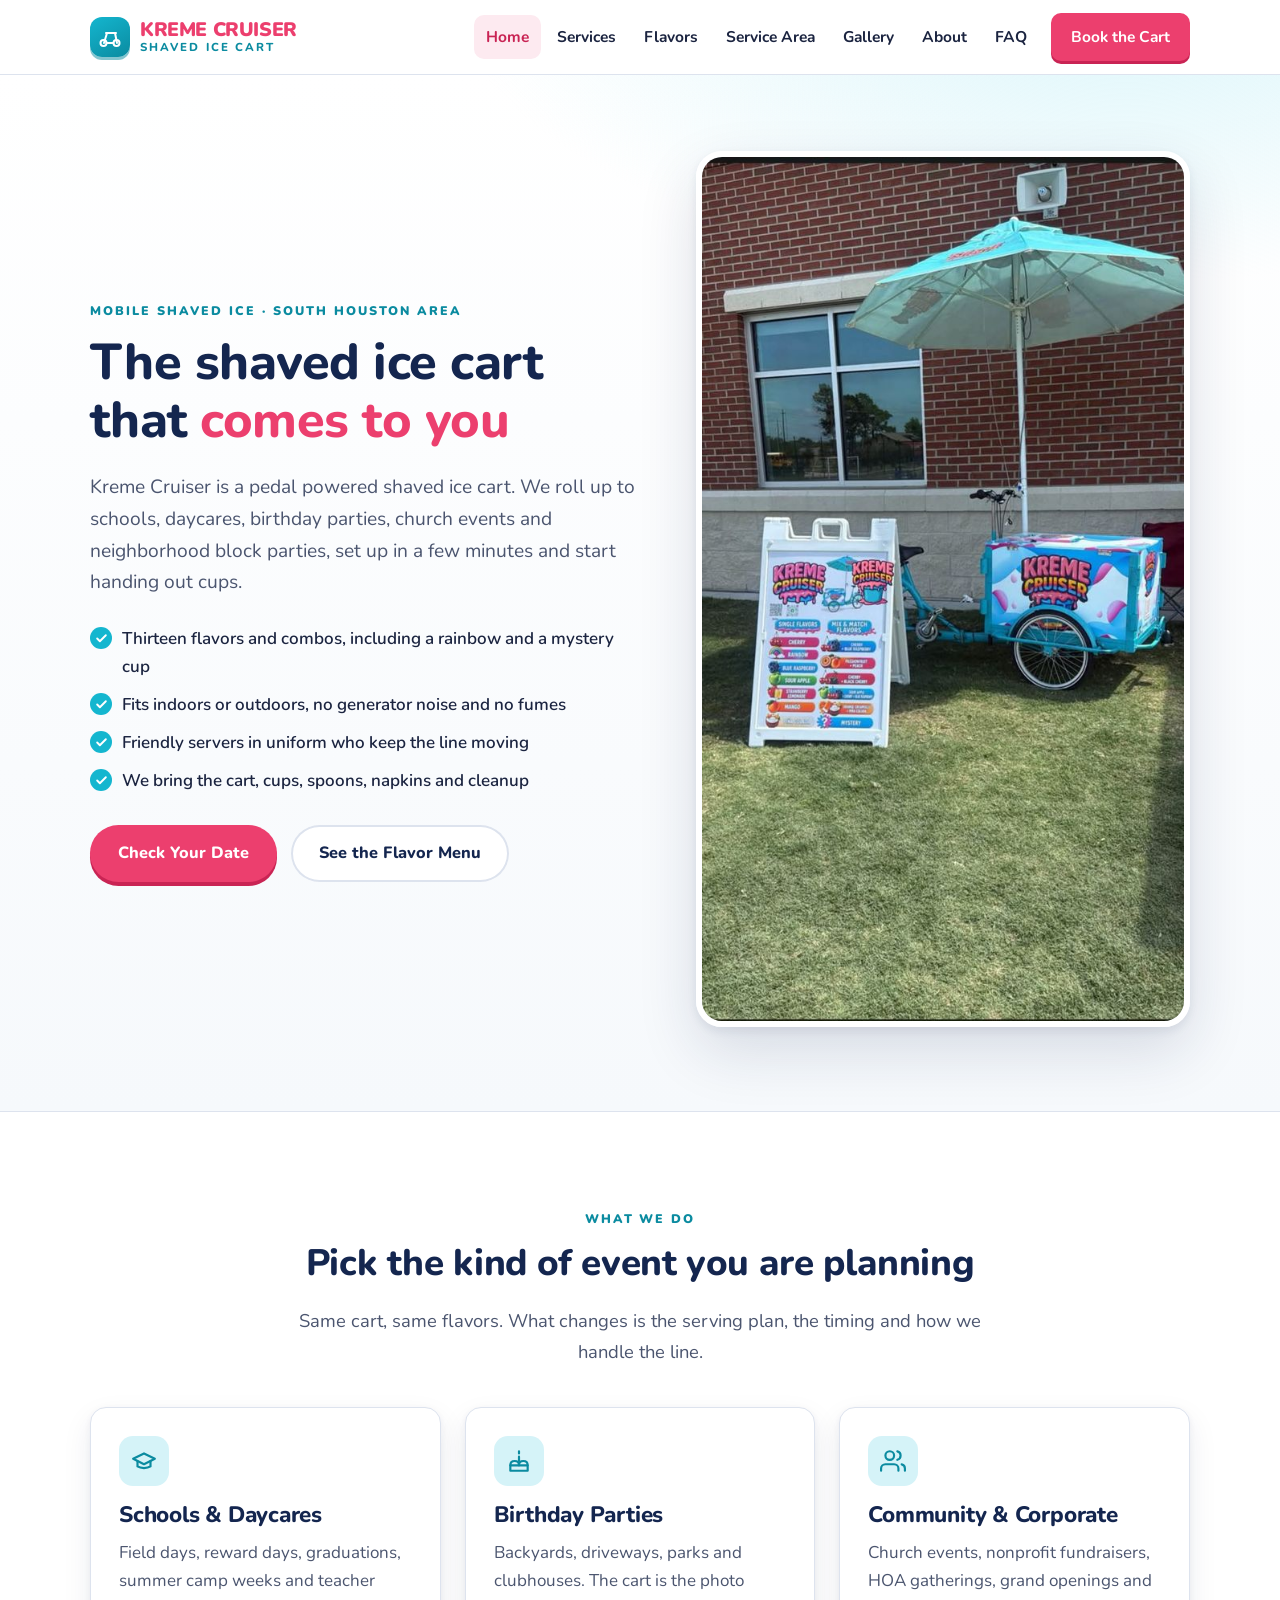
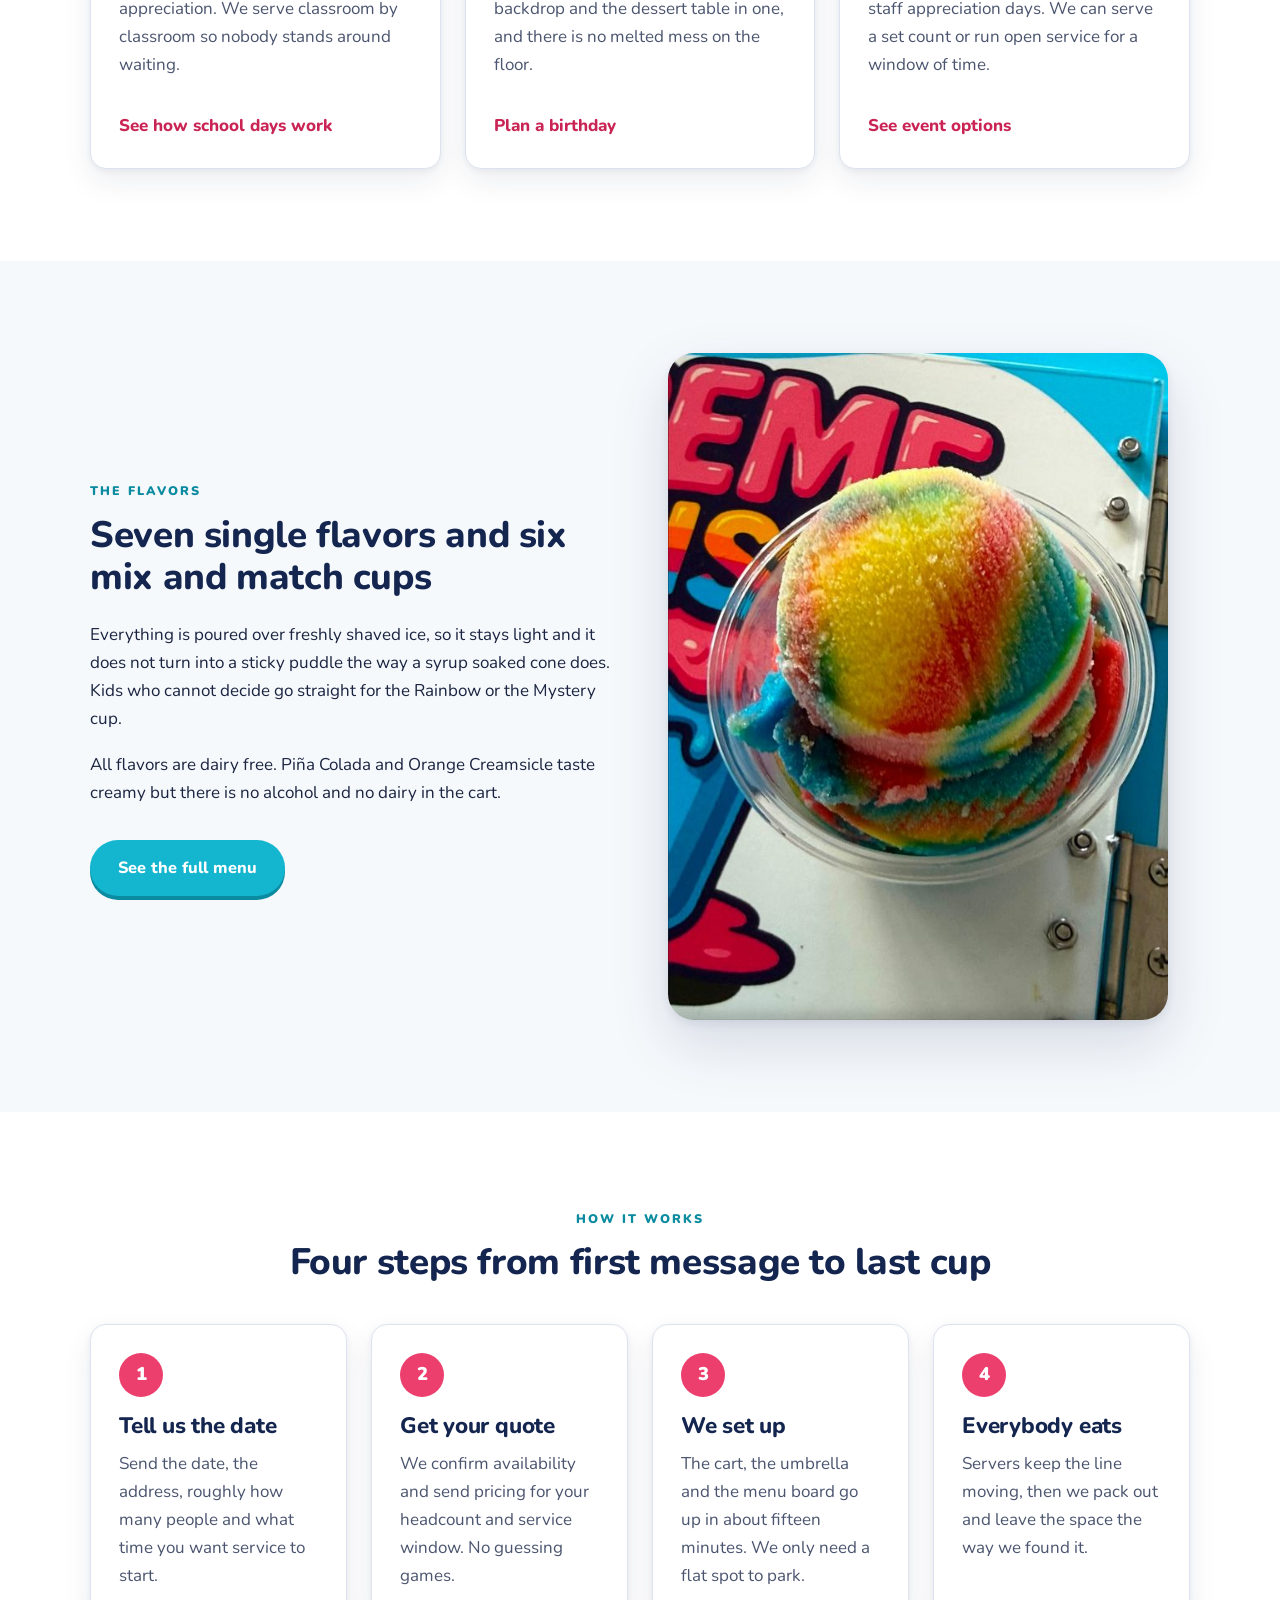
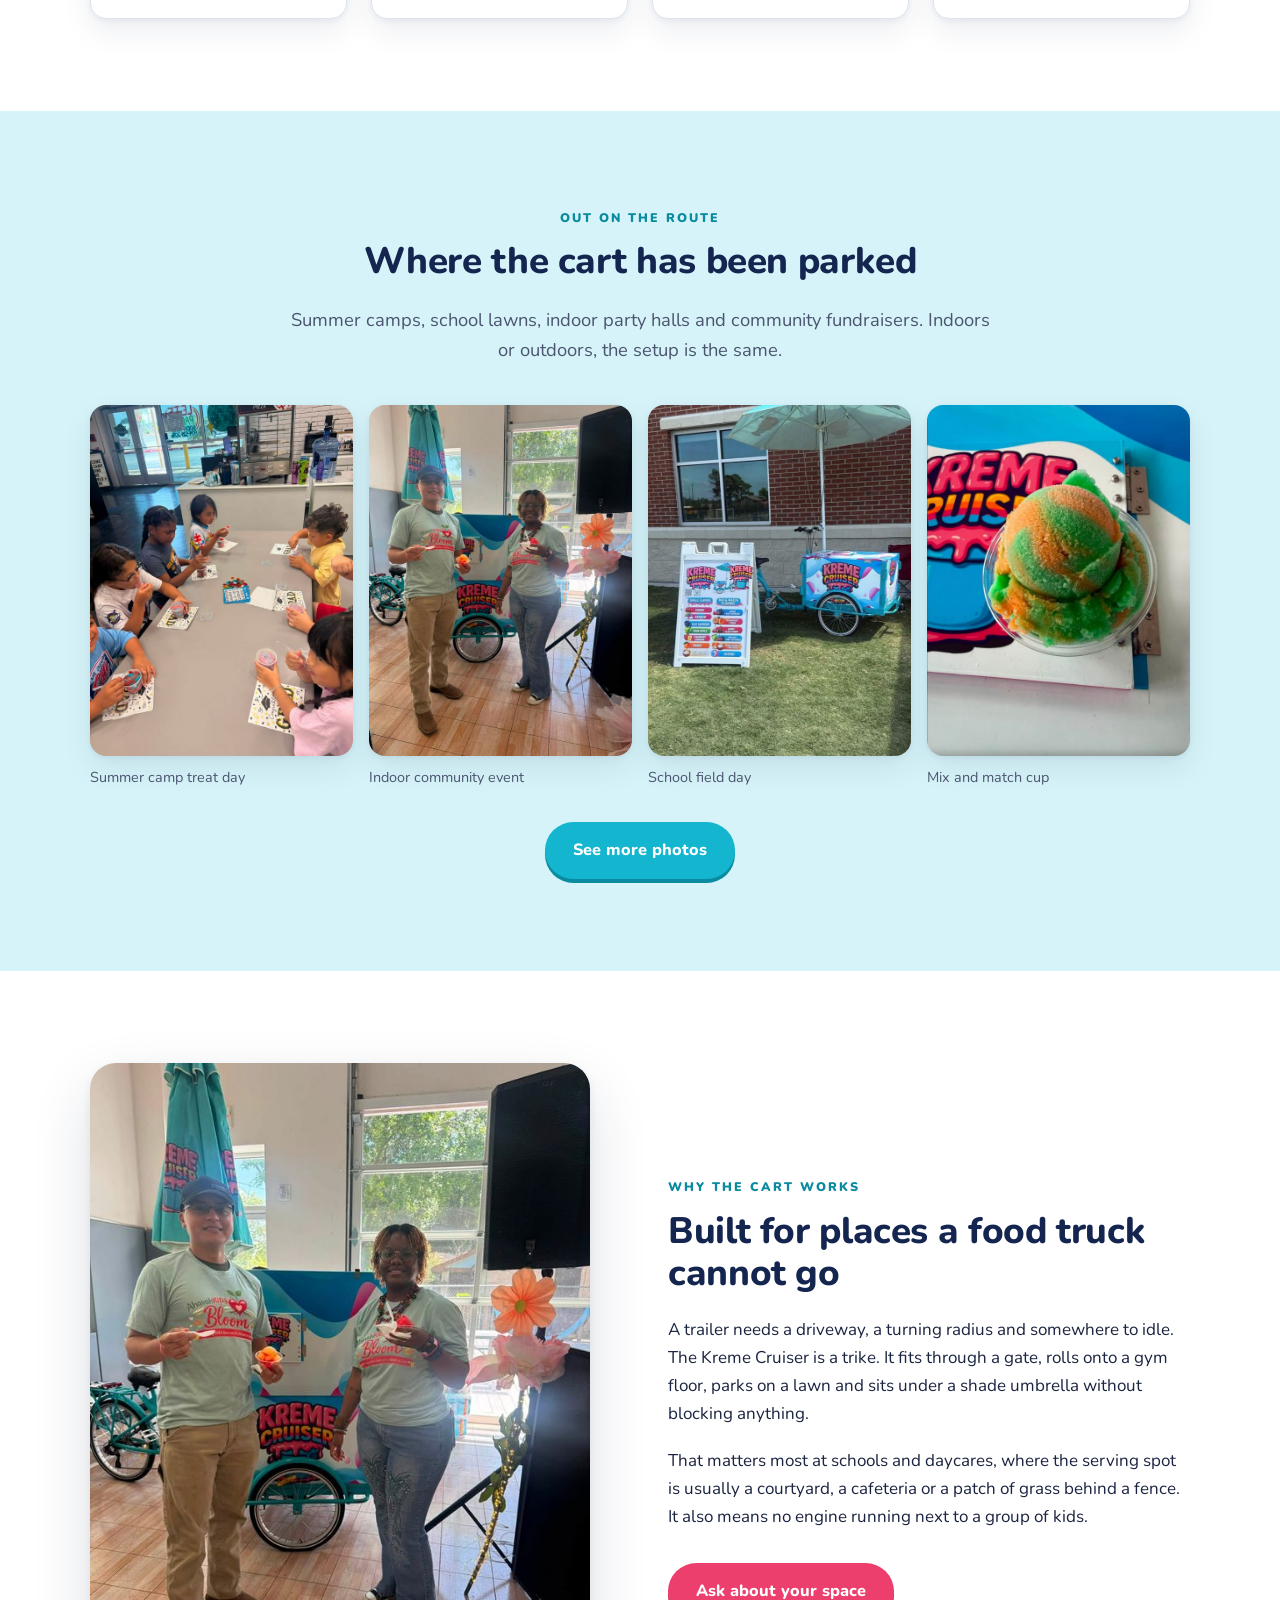
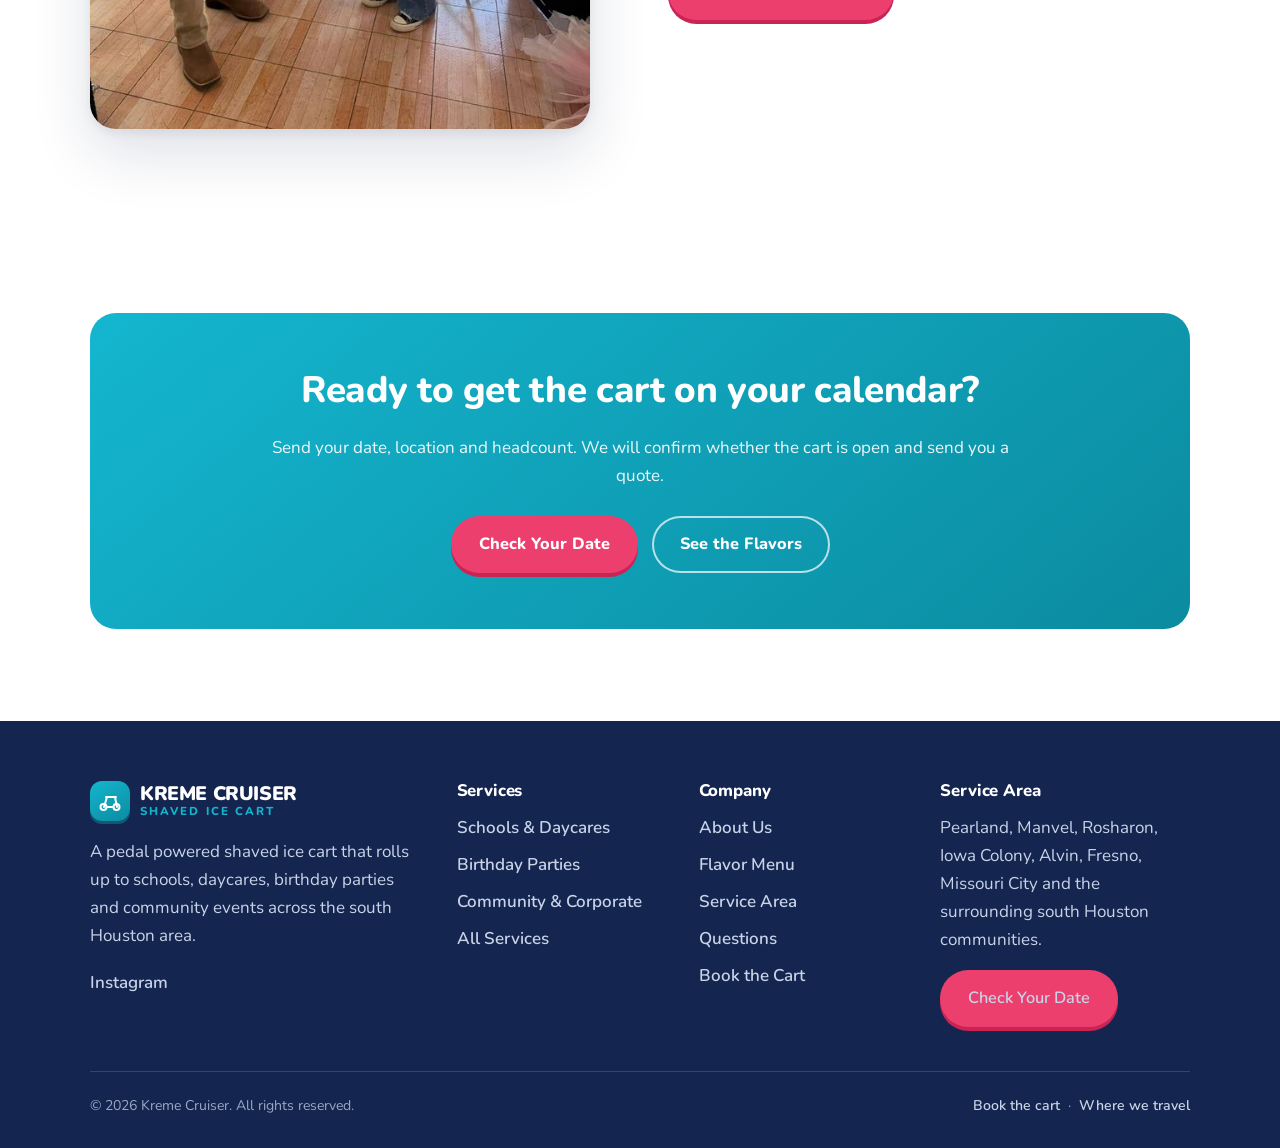
==== index.html @ 11ab8da5 "Point canonical URLs at the live Netlify URL The custom domain is not attached yet, so canonicals, O" ====
<!doctype html>
<html lang="en">
<head>
<meta charset="utf-8">
<meta name="viewport" content="width=device-width, initial-scale=1">
<title>Kreme Cruiser | Mobile Shaved Ice Cart, South Houston</title>
<meta name="description" content="A pedal powered shaved ice cart for schools, daycares, birthdays and community events around Pearland, Manvel and Rosharon. Check your date.">
<link rel="canonical" href="https://kreme-cruiser.netlify.app/">
<meta name="robots" content="index, follow">
<meta property="og:type" content="website">
<meta property="og:site_name" content="Kreme Cruiser">
<meta property="og:title" content="Kreme Cruiser | Mobile Shaved Ice Cart, South Houston">
<meta property="og:description" content="A pedal powered shaved ice cart for schools, daycares, birthdays and community events around Pearland, Manvel and Rosharon. Check your date.">
<meta property="og:url" content="https://kreme-cruiser.netlify.app/">
<meta property="og:image" content="https://kreme-cruiser.netlify.app/assets/img/og-kreme-cruiser.jpg">
<meta property="og:image:width" content="1200">
<meta property="og:image:height" content="630">
<meta property="og:image:alt" content="The Kreme Cruiser shaved ice cart parked under a teal umbrella beside its flavor menu board">
<meta name="twitter:card" content="summary_large_image">
<meta name="theme-color" content="#14b6cf">
<link rel="preconnect" href="https://fonts.googleapis.com">
<link rel="preconnect" href="https://fonts.gstatic.com" crossorigin>
<link rel="stylesheet" href="https://fonts.googleapis.com/css2?family=Nunito:wght@400;600;700;800;900&display=swap">
<link rel="stylesheet" href="assets/css/style.css">
<link rel="icon" href="assets/img/favicon.svg" type="image/svg+xml">
<link rel="apple-touch-icon" href="assets/img/apple-touch-icon.png">
<link rel="manifest" href="site.webmanifest">
<script type="application/ld+json">{
  "@context": "https://schema.org",
  "@type": "FoodEstablishment",
  "@id": "https://kreme-cruiser.netlify.app/#business",
  "name": "Kreme Cruiser",
  "alternateName": "Kreme Cruiser Shaved Ice",
  "description": "Kreme Cruiser is a mobile shaved ice cart serving schools, daycares, birthday parties, church events and community gatherings in the south Houston area of Texas.",
  "url": "https://kreme-cruiser.netlify.app/",
  "image": "https://kreme-cruiser.netlify.app/assets/img/og-kreme-cruiser.jpg",
  "servesCuisine": "Shaved ice",
  "priceRange": "$$",
  "areaServed": [{"@type":"City","name":"Pearland, TX"}, {"@type":"City","name":"Manvel, TX"}, {"@type":"City","name":"Rosharon, TX"}, {"@type":"City","name":"Iowa Colony, TX"}, {"@type":"City","name":"Alvin, TX"}, {"@type":"City","name":"Friendswood, TX"}, {"@type":"City","name":"Fresno, TX"}, {"@type":"City","name":"Missouri City, TX"}, {"@type":"City","name":"Sienna, TX"}, {"@type":"City","name":"Arcola, TX"}, {"@type":"City","name":"League City, TX"}, {"@type":"City","name":"South Houston, TX"}],
  "knowsAbout": ["Shaved ice catering", "School event catering", "Daycare treat days", "Birthday party catering"],
  "makesOffer": {
    "@type": "Offer",
    "itemOffered": {
      "@type": "Service",
      "name": "Mobile shaved ice cart service",
      "serviceType": "Event catering"
    }
  }
}</script>
</head>
<body>
<a class="skip" href="#main">Skip to content</a>
  <header class="site-header">
    <div class="wrap header-inner">
      <a class="logo" href="index.html" aria-label="Kreme Cruiser home">
        <span class="logo-mark" aria-hidden="true">
          <svg viewBox="0 0 24 24" fill="none" stroke="#fff" stroke-width="2" stroke-linecap="round" stroke-linejoin="round">
            <circle cx="5.5" cy="18" r="3"/><circle cx="18.5" cy="18" r="3"/>
            <path d="M8.5 18h7"/><path d="M6 18 9 8h8l2 10"/><path d="M8 8h10"/>
          </svg>
        </span>
        <span class="logo-type"><b>Kreme Cruiser</b><span>Shaved Ice Cart</span></span>
      </a>
      <button class="nav-toggle" type="button" aria-expanded="false" aria-controls="site-nav">
        <svg width="18" height="18" viewBox="0 0 24 24" fill="none" stroke="currentColor" stroke-width="2.5" stroke-linecap="round" aria-hidden="true"><path d="M3 6h18M3 12h18M3 18h18"/></svg>
        Menu
      </button>
      <nav class="site-nav" id="site-nav" aria-label="Main">
        <ul>
            <li><a href="index.html" aria-current="page">Home</a></li>
            <li><a href="services.html">Services</a></li>
            <li><a href="flavors.html">Flavors</a></li>
            <li><a href="service-area.html">Service Area</a></li>
            <li><a href="gallery.html">Gallery</a></li>
            <li><a href="about.html">About</a></li>
            <li><a href="faq.html">FAQ</a></li>
            <li class="nav-cta"><a href="contact.html">Book the Cart</a></li>
        </ul>
      </nav>
    </div>
  </header>
<main id="main">

  <section class="hero">
    <div class="wrap hero-grid">
      <div>
        <span class="eyebrow">Mobile shaved ice &middot; South Houston area</span>
        <h1>The shaved ice cart that <span class="accent">comes to you</span></h1>
        <p class="hero-lede">Kreme Cruiser is a pedal powered shaved ice cart. We roll up to schools, daycares, birthday parties, church events and neighborhood block parties, set up in a few minutes and start handing out cups.</p>
        <ul class="hero-points">
          <li>Thirteen flavors and combos, including a rainbow and a mystery cup</li>
          <li>Fits indoors or outdoors, no generator noise and no fumes</li>
          <li>Friendly servers in uniform who keep the line moving</li>
          <li>We bring the cart, cups, spoons, napkins and cleanup</li>
        </ul>
        <div class="btn-row">
          <a class="btn btn-primary" href="contact.html">Check Your Date</a>
          <a class="btn btn-ghost" href="flavors.html">See the Flavor Menu</a>
        </div>
      </div>
      <div class="hero-photo">
        <img src="assets/img/cart-menu-board-1179.jpg" srcset="assets/img/cart-menu-board-600.jpg 600w, assets/img/cart-menu-board-1000.jpg 1000w, assets/img/cart-menu-board-1179.jpg 1179w" sizes="(max-width: 860px) 90vw, 500px" alt="The Kreme Cruiser shaved ice cart set up on a school lawn under a teal umbrella next to its flavor menu board" loading="eager" decoding="async">
      </div>
    </div>
  </section>

  <section class="section">
    <div class="wrap">
      <div class="section-head center">
        <span class="eyebrow">What we do</span>
        <h2>Pick the kind of event you are planning</h2>
        <p class="lede">Same cart, same flavors. What changes is the serving plan, the timing and how we handle the line.</p>
      </div>
      <div class="grid grid-3">
        <a class="card card-link" href="schools-and-daycares.html">
          <span class="icon-badge" aria-hidden="true"><svg viewBox="0 0 24 24" fill="none" stroke-width="2" stroke-linecap="round" stroke-linejoin="round"><path d="M22 10 12 5 2 10l10 5 10-5Z"/><path d="M6 12v5c3 2 9 2 12 0v-5"/></svg></span>
          <h3>Schools &amp; Daycares</h3>
          <p>Field days, reward days, graduations, summer camp weeks and teacher appreciation. We serve classroom by classroom so nobody stands around waiting.</p>
          <span class="more">See how school days work</span>
        </a>
        <a class="card card-link" href="birthday-parties.html">
          <span class="icon-badge" aria-hidden="true"><svg viewBox="0 0 24 24" fill="none" stroke-width="2" stroke-linecap="round" stroke-linejoin="round"><path d="M4 16h16v5H4z"/><path d="M4 16c0-3 2-4 4-4s4 1 4 4c0-3 2-4 4-4s4 1 4 4"/><path d="M12 8v4M12 3v2"/></svg></span>
          <h3>Birthday Parties</h3>
          <p>Backyards, driveways, parks and clubhouses. The cart is the photo backdrop and the dessert table in one, and there is no melted mess on the floor.</p>
          <span class="more">Plan a birthday</span>
        </a>
        <a class="card card-link" href="community-and-corporate-events.html">
          <span class="icon-badge" aria-hidden="true"><svg viewBox="0 0 24 24" fill="none" stroke-width="2" stroke-linecap="round" stroke-linejoin="round"><path d="M17 21v-2a4 4 0 0 0-4-4H5a4 4 0 0 0-4 4v2"/><circle cx="9" cy="7" r="4"/><path d="M23 21v-2a4 4 0 0 0-3-3.87"/><path d="M16 3.13a4 4 0 0 1 0 7.75"/></svg></span>
          <h3>Community &amp; Corporate</h3>
          <p>Church events, nonprofit fundraisers, HOA gatherings, grand openings and staff appreciation days. We can serve a set count or run open service for a window of time.</p>
          <span class="more">See event options</span>
        </a>
      </div>
    </div>
  </section>

  <section class="section section-shell">
    <div class="wrap">
      <div class="split">
        <div>
          <span class="eyebrow">The flavors</span>
          <h2>Seven single flavors and six mix and match cups</h2>
          <p>Everything is poured over freshly shaved ice, so it stays light and it does not turn into a sticky puddle the way a syrup soaked cone does. Kids who cannot decide go straight for the Rainbow or the Mystery cup.</p>
          <p>All flavors are dairy free. Pi&ntilde;a Colada and Orange Creamsicle taste creamy but there is no alcohol and no dairy in the cart.</p>
          <div class="btn-row mt-32">
            <a class="btn btn-secondary" href="flavors.html">See the full menu</a>
          </div>
        </div>
        <div><img src="assets/img/rainbow-shaved-ice-1179.jpg" srcset="assets/img/rainbow-shaved-ice-600.jpg 600w, assets/img/rainbow-shaved-ice-1000.jpg 1000w, assets/img/rainbow-shaved-ice-1179.jpg 1179w" sizes="(max-width: 860px) 90vw, 500px" alt="A cup of rainbow shaved ice with red, yellow, green and blue layers on the Kreme Cruiser cart" loading="lazy" decoding="async"></div>
      </div>
    </div>
  </section>

  <section class="section">
    <div class="wrap">
      <div class="section-head center">
        <span class="eyebrow">How it works</span>
        <h2>Four steps from first message to last cup</h2>
      </div>
      <div class="grid grid-4">
        <div class="card step"><div class="step-num">1</div><h3>Tell us the date</h3><p>Send the date, the address, roughly how many people and what time you want service to start.</p></div>
        <div class="card step"><div class="step-num">2</div><h3>Get your quote</h3><p>We confirm availability and send pricing for your headcount and service window. No guessing games.</p></div>
        <div class="card step"><div class="step-num">3</div><h3>We set up</h3><p>The cart, the umbrella and the menu board go up in about fifteen minutes. We only need a flat spot to park.</p></div>
        <div class="card step"><div class="step-num">4</div><h3>Everybody eats</h3><p>Servers keep the line moving, then we pack out and leave the space the way we found it.</p></div>
      </div>
    </div>
  </section>

  <section class="section section-teal">
    <div class="wrap">
      <div class="section-head center">
        <span class="eyebrow">Out on the route</span>
        <h2>Where the cart has been parked</h2>
        <p class="lede">Summer camps, school lawns, indoor party halls and community fundraisers. Indoors or outdoors, the setup is the same.</p>
      </div>
      <div class="photo-strip">
        <figure><img src="assets/img/daycare-shaved-ice-party-1000.jpg" srcset="assets/img/daycare-shaved-ice-party-600.jpg 600w, assets/img/daycare-shaved-ice-party-1000.jpg 1000w" sizes="(max-width: 860px) 45vw, 260px" alt="Children seated around a table at a daycare eating cups of shaved ice" loading="lazy" decoding="async"><figcaption>Summer camp treat day</figcaption></figure>
        <figure><img src="assets/img/kreme-cruiser-team-event-1000.jpg" srcset="assets/img/kreme-cruiser-team-event-600.jpg 600w, assets/img/kreme-cruiser-team-event-1000.jpg 1000w" sizes="(max-width: 860px) 45vw, 260px" alt="Two Kreme Cruiser servers in matching shirts holding cups of shaved ice in front of the cart at an indoor event" loading="lazy" decoding="async"><figcaption>Indoor community event</figcaption></figure>
        <figure><img src="assets/img/cart-menu-board-1000.jpg" srcset="assets/img/cart-menu-board-600.jpg 600w, assets/img/cart-menu-board-1000.jpg 1000w" sizes="(max-width: 860px) 45vw, 260px" alt="The Kreme Cruiser cart and A frame flavor menu set up outside a school building" loading="lazy" decoding="async"><figcaption>School field day</figcaption></figure>
        <figure><img src="assets/img/sour-apple-orange-shaved-ice-1000.jpg" srcset="assets/img/sour-apple-orange-shaved-ice-600.jpg 600w, assets/img/sour-apple-orange-shaved-ice-1000.jpg 1000w" sizes="(max-width: 860px) 45vw, 260px" alt="A cup of orange and green shaved ice sitting on the Kreme Cruiser cart" loading="lazy" decoding="async"><figcaption>Mix and match cup</figcaption></figure>
      </div>
      <div class="btn-row mt-32" style="justify-content:center;">
        <a class="btn btn-secondary" href="gallery.html">See more photos</a>
      </div>
    </div>
  </section>

  <section class="section">
    <div class="wrap">
      <div class="split">
        <div><img src="assets/img/kreme-cruiser-team-event-1179.jpg" srcset="assets/img/kreme-cruiser-team-event-600.jpg 600w, assets/img/kreme-cruiser-team-event-1000.jpg 1000w, assets/img/kreme-cruiser-team-event-1179.jpg 1179w" sizes="(max-width: 860px) 90vw, 500px" alt="Kreme Cruiser servers in branded shirts serving shaved ice at an indoor event" loading="lazy" decoding="async"></div>
        <div>
          <span class="eyebrow">Why the cart works</span>
          <h2>Built for places a food truck cannot go</h2>
          <p>A trailer needs a driveway, a turning radius and somewhere to idle. The Kreme Cruiser is a trike. It fits through a gate, rolls onto a gym floor, parks on a lawn and sits under a shade umbrella without blocking anything.</p>
          <p>That matters most at schools and daycares, where the serving spot is usually a courtyard, a cafeteria or a patch of grass behind a fence. It also means no engine running next to a group of kids.</p>
          <div class="btn-row mt-32">
            <a class="btn btn-primary" href="contact.html">Ask about your space</a>
          </div>
        </div>
      </div>
    </div>
  </section>

  <section class="section">
    <div class="wrap">
      <div class="callout">
        <h2>Ready to get the cart on your calendar?</h2>
        <p>Send your date, location and headcount. We will confirm whether the cart is open and send you a quote.</p>
        <div class="btn-row">
          <a class="btn btn-primary" href="contact.html">Check Your Date</a>
          <a class="btn btn-ghost" href="flavors.html">See the Flavors</a>
        </div>
      </div>
    </div>
  </section>

</main>
  <footer class="site-footer">
    <div class="wrap">
      <div class="footer-grid">
        <div>
          <a class="logo" href="index.html" aria-label="Kreme Cruiser home">
        <span class="logo-mark" aria-hidden="true">
          <svg viewBox="0 0 24 24" fill="none" stroke="#fff" stroke-width="2" stroke-linecap="round" stroke-linejoin="round">
            <circle cx="5.5" cy="18" r="3"/><circle cx="18.5" cy="18" r="3"/>
            <path d="M8.5 18h7"/><path d="M6 18 9 8h8l2 10"/><path d="M8 8h10"/>
          </svg>
        </span>
        <span class="logo-type"><b>Kreme Cruiser</b><span>Shaved Ice Cart</span></span>
      </a>
          <p style="margin-top:16px;max-width:34ch;">A pedal powered shaved ice cart that rolls up to schools, daycares, birthday parties and community events across the south Houston area.</p>
          <ul style="margin-top:18px;">
            <li data-contact-item hidden><a data-contact="phone" href="#">Phone</a></li>
            <li data-contact-item hidden><a data-contact="email" href="#">Email</a></li>
            <li data-contact-item hidden><a data-contact="facebook" href="#" rel="noopener">Facebook</a></li>
            <li data-contact-item hidden><a data-contact="instagram" href="#" rel="noopener">Instagram</a></li>
            <li data-contact-item hidden><a data-contact="tiktok" href="#" rel="noopener">TikTok</a></li>
          </ul>
        </div>
        <div>
          <h3>Services</h3>
          <ul><li><a href="schools-and-daycares.html">Schools &amp; Daycares</a></li><li><a href="birthday-parties.html">Birthday Parties</a></li><li><a href="community-and-corporate-events.html">Community &amp; Corporate</a></li><li><a href="services.html">All Services</a></li></ul>
        </div>
        <div>
          <h3>Company</h3>
          <ul><li><a href="about.html">About Us</a></li><li><a href="flavors.html">Flavor Menu</a></li><li><a href="service-area.html">Service Area</a></li><li><a href="faq.html">Questions</a></li><li><a href="contact.html">Book the Cart</a></li></ul>
        </div>
        <div>
          <h3>Service Area</h3>
          <p style="margin-bottom:10px;">Pearland, Manvel, Rosharon, Iowa Colony, Alvin, Fresno, Missouri City and the surrounding south Houston communities.</p>
          <a class="btn btn-primary" href="contact.html" style="margin-top:6px;">Check Your Date</a>
        </div>
      </div>
      <div class="footer-bottom">
        <p class="mb-0">&copy; <span data-year>2026</span> Kreme Cruiser. All rights reserved.</p>
        <p class="mb-0"><a href="contact.html">Book the cart</a> &nbsp;&middot;&nbsp; <a href="service-area.html">Where we travel</a></p>
      </div>
    </div>
  </footer>
<script src="assets/js/site.js"></script>
</body>
</html>
---- assets/css/style.css ----
/* Kreme Cruiser - site styles
   Brand palette taken from the cart wrap and menu board. */

:root {
  --teal:       #14b6cf;
  --teal-deep:  #0b8ba0;
  --teal-soft:  #d5f3f8;
  --pink:       #ec3f6e;
  --pink-deep:  #c92454;
  --orange:     #f58220;
  --yellow:     #ffc629;
  --navy:       #14264f;
  --ink:        #1b2440;
  --ink-soft:   #4b556f;
  --line:       #dde3ee;
  --paper:      #ffffff;
  --shell:      #f6f9fc;

  --radius:     16px;
  --radius-lg:  26px;
  --shadow:     0 2px 6px rgba(20,38,79,.06), 0 12px 30px rgba(20,38,79,.08);
  --shadow-lg:  0 4px 10px rgba(20,38,79,.08), 0 24px 60px rgba(20,38,79,.14);
  --wrap:       1140px;
  --font:       "Nunito", "Trebuchet MS", "Segoe UI", system-ui, -apple-system, sans-serif;
}

*, *::before, *::after { box-sizing: border-box; }

html { scroll-behavior: smooth; }
@media (prefers-reduced-motion: reduce) {
  html { scroll-behavior: auto; }
  * { animation: none !important; transition: none !important; }
}

body {
  margin: 0;
  font-family: var(--font);
  font-size: 1.0625rem;
  line-height: 1.65;
  color: var(--ink);
  background: var(--paper);
  -webkit-font-smoothing: antialiased;
}

img { max-width: 100%; height: auto; display: block; }

h1, h2, h3, h4 {
  font-family: var(--font);
  color: var(--navy);
  line-height: 1.15;
  letter-spacing: -0.01em;
  margin: 0 0 .6em;
  font-weight: 800;
}
h1 { font-size: clamp(2rem, 5.2vw, 3.15rem); }
h2 { font-size: clamp(1.55rem, 3.6vw, 2.3rem); }
h3 { font-size: clamp(1.18rem, 2.2vw, 1.4rem); }
p  { margin: 0 0 1.1em; }
p:last-child, ul:last-child, ol:last-child { margin-bottom: 0; }

a { color: var(--teal-deep); text-decoration-thickness: 2px; text-underline-offset: 3px; }
a:hover { color: var(--pink-deep); }

:focus-visible {
  outline: 3px solid var(--orange);
  outline-offset: 3px;
  border-radius: 4px;
}

.wrap { width: 100%; max-width: var(--wrap); margin: 0 auto; padding: 0 20px; }
.narrow { max-width: 760px; }

.skip {
  position: absolute; left: -9999px; top: 0;
  background: var(--navy); color: #fff; padding: 12px 20px; z-index: 200;
  border-radius: 0 0 10px 0; font-weight: 700;
}
.skip:focus { left: 0; }

/* ---------- Header ---------- */
.site-header {
  position: sticky; top: 0; z-index: 100;
  background: #fff;
  border-bottom: 1px solid var(--line);
}
.header-inner {
  display: flex; align-items: center; justify-content: space-between;
  gap: 16px; min-height: 74px;
}
.logo { display: inline-flex; align-items: center; gap: 10px; text-decoration: none; }
.logo-mark {
  width: 40px; height: 40px; flex: none;
  border-radius: 12px;
  background: linear-gradient(150deg, var(--teal) 0%, var(--teal-deep) 100%);
  display: grid; place-items: center;
  box-shadow: 0 3px 0 rgba(11,139,160,.5);
}
.logo-mark svg { width: 24px; height: 24px; }
.logo-type { display: block; line-height: 1; }
.logo-type b {
  display: block; font-size: 1.22rem; font-weight: 900; letter-spacing: -.02em;
  color: var(--pink); text-transform: uppercase;
}
.logo-type span {
  display: block; font-size: .72rem; font-weight: 800; letter-spacing: .18em;
  color: var(--teal-deep); text-transform: uppercase; margin-top: 2px;
}

.nav-toggle {
  display: none; align-items: center; gap: 8px;
  background: var(--shell); border: 1px solid var(--line); color: var(--navy);
  font: inherit; font-weight: 800; padding: 9px 14px; border-radius: 10px; cursor: pointer;
}
.nav-toggle:hover { background: var(--teal-soft); }

.site-nav ul {
  list-style: none; display: flex; align-items: center; gap: 4px; margin: 0; padding: 0;
}
.site-nav a {
  display: block; padding: 9px 12px; border-radius: 10px;
  font-weight: 700; font-size: .97rem; color: var(--ink); text-decoration: none;
}
.site-nav a:hover { background: var(--teal-soft); color: var(--teal-deep); }
.site-nav a[aria-current="page"] { color: var(--pink-deep); background: #fdeaf0; }
.site-nav .nav-cta a {
  background: var(--pink); color: #fff; margin-left: 8px; padding: 11px 20px;
  box-shadow: 0 3px 0 var(--pink-deep);
}
.site-nav .nav-cta a:hover { background: var(--pink-deep); color: #fff; }

@media (max-width: 900px) {
  .nav-toggle { display: inline-flex; }
  .site-nav {
    display: none; position: absolute; left: 0; right: 0; top: 100%;
    background: #fff; border-bottom: 1px solid var(--line); box-shadow: var(--shadow);
    padding: 10px 20px 18px;
  }
  .site-nav.open { display: block; }
  .site-nav ul { flex-direction: column; align-items: stretch; gap: 2px; }
  .site-nav a { padding: 13px 12px; font-size: 1.05rem; }
  .site-nav .nav-cta a { margin: 8px 0 0; text-align: center; }
  .header-inner { position: relative; }
}

/* ---------- Buttons ---------- */
.btn {
  display: inline-flex; align-items: center; justify-content: center; gap: 8px;
  font-weight: 800; font-size: 1.02rem; text-decoration: none;
  padding: 15px 28px; border-radius: 999px; border: 0; cursor: pointer;
  transition: transform .12s ease, background .12s ease;
}
.btn:hover { transform: translateY(-1px); }
.btn:active { transform: translateY(1px); }
.btn-primary { background: var(--pink); color: #fff; box-shadow: 0 4px 0 var(--pink-deep); }
.btn-primary:hover { background: var(--pink-deep); color: #fff; }
.btn-secondary { background: var(--teal); color: #fff; box-shadow: 0 4px 0 var(--teal-deep); }
.btn-secondary:hover { background: var(--teal-deep); color: #fff; }
.btn-ghost { background: #fff; color: var(--navy); box-shadow: inset 0 0 0 2px var(--line); }
.btn-ghost:hover { background: var(--shell); color: var(--navy); box-shadow: inset 0 0 0 2px var(--teal); }
.btn-row { display: flex; flex-wrap: wrap; gap: 14px; }

/* ---------- Sections ---------- */
.section { padding: clamp(52px, 8vw, 92px) 0; }
.section-shell { background: var(--shell); }
.section-teal { background: var(--teal-soft); }
.section-head { max-width: 720px; margin-bottom: 40px; }
.section-head.center { margin-left: auto; margin-right: auto; text-align: center; }
.eyebrow {
  display: inline-block; font-size: .78rem; font-weight: 900; letter-spacing: .16em;
  text-transform: uppercase; color: var(--teal-deep); margin-bottom: 12px;
}
.lede { font-size: 1.15rem; color: var(--ink-soft); }

/* ---------- Hero ---------- */
.hero {
  background:
    radial-gradient(1100px 500px at 88% -10%, #d9f5fa 0%, rgba(217,245,250,0) 62%),
    linear-gradient(180deg, #ffffff 0%, var(--shell) 100%);
  padding: clamp(44px, 6vw, 76px) 0 clamp(52px, 7vw, 84px);
  border-bottom: 1px solid var(--line);
}
.hero-grid {
  display: grid; grid-template-columns: 1.05fr .95fr; gap: clamp(28px, 5vw, 60px);
  align-items: center;
}
.hero h1 { margin-bottom: .45em; }
.hero h1 .accent { color: var(--pink); }
.hero-lede { font-size: 1.2rem; color: var(--ink-soft); max-width: 34em; }
.hero-photo {
  border-radius: var(--radius-lg); overflow: hidden;
  box-shadow: var(--shadow-lg); border: 6px solid #fff;
}
.hero-points { list-style: none; margin: 26px 0 30px; padding: 0; display: grid; gap: 10px; }
.hero-points li { display: flex; gap: 10px; align-items: flex-start; font-weight: 600; }
.hero-points li::before {
  content: ""; flex: none; width: 22px; height: 22px; margin-top: 2px; border-radius: 50%;
  background: var(--teal) url("data:image/svg+xml,%3Csvg xmlns='http://www.w3.org/2000/svg' viewBox='0 0 24 24' fill='none' stroke='%23fff' stroke-width='3.5' stroke-linecap='round' stroke-linejoin='round'%3E%3Cpolyline points='20 6 9 17 4 12'/%3E%3C/svg%3E") center/13px no-repeat;
}
@media (max-width: 860px) {
  .hero-grid { grid-template-columns: 1fr; }
  .hero-photo { max-width: 460px; margin: 0 auto; }
}

/* ---------- Cards ---------- */
.grid { display: grid; gap: 24px; }
.grid-2 { grid-template-columns: repeat(2, 1fr); }
.grid-3 { grid-template-columns: repeat(3, 1fr); }
.grid-4 { grid-template-columns: repeat(4, 1fr); }
@media (max-width: 900px) { .grid-3, .grid-4 { grid-template-columns: repeat(2, 1fr); } }
@media (max-width: 620px) { .grid-2, .grid-3, .grid-4 { grid-template-columns: 1fr; } }

.card {
  background: #fff; border: 1px solid var(--line); border-radius: var(--radius);
  padding: 28px; box-shadow: var(--shadow);
}
.card h3 { margin-bottom: .5em; }
.card p { color: var(--ink-soft); }
.card-link {
  display: block; text-decoration: none; color: inherit;
  transition: transform .14s ease, box-shadow .14s ease;
}
.card-link:hover { transform: translateY(-3px); box-shadow: var(--shadow-lg); color: inherit; }
.card-link .more { display: inline-block; margin-top: 14px; font-weight: 800; color: var(--pink-deep); }
.card-link:hover .more { text-decoration: underline; }

.icon-badge {
  width: 50px; height: 50px; border-radius: 14px; display: grid; place-items: center;
  background: var(--teal-soft); margin-bottom: 16px;
}
.icon-badge svg { width: 26px; height: 26px; stroke: var(--teal-deep); }

.step { counter-increment: step; }
.step-num {
  width: 44px; height: 44px; border-radius: 50%; display: grid; place-items: center;
  background: var(--pink); color: #fff; font-weight: 900; font-size: 1.15rem; margin-bottom: 16px;
}

/* ---------- Flavor menu ---------- */
.flavor-cols { display: grid; grid-template-columns: 1fr 1fr; gap: 28px; }
@media (max-width: 760px) { .flavor-cols { grid-template-columns: 1fr; } }
.flavor-list { list-style: none; margin: 0; padding: 0; display: grid; gap: 10px; }
.flavor-list li {
  display: flex; align-items: center; gap: 12px;
  background: #fff; border: 1px solid var(--line); border-radius: 999px;
  padding: 12px 20px; font-weight: 800; color: var(--navy);
  box-shadow: 0 1px 3px rgba(20,38,79,.05);
}
.flavor-list li .dot {
  width: 18px; height: 18px; border-radius: 50%; flex: none;
  box-shadow: inset 0 0 0 2px rgba(255,255,255,.65);
}
.flavor-list li small { display: block; font-weight: 600; color: var(--ink-soft); font-size: .84rem; }

/* ---------- Photo strip ---------- */
.photo-strip { display: grid; grid-template-columns: repeat(4, 1fr); gap: 16px; }
@media (max-width: 860px) { .photo-strip { grid-template-columns: repeat(2, 1fr); } }
.photo-strip figure { margin: 0; }
.photo-strip img {
  border-radius: var(--radius); box-shadow: var(--shadow);
  aspect-ratio: 3 / 4; object-fit: cover; width: 100%;
}
.photo-strip figcaption { font-size: .9rem; color: var(--ink-soft); margin-top: 10px; }

/* ---------- Split ---------- */
.split { display: grid; grid-template-columns: 1fr 1fr; gap: clamp(28px, 5vw, 56px); align-items: center; }
@media (max-width: 860px) { .split { grid-template-columns: 1fr; } }
.split img { border-radius: var(--radius-lg); box-shadow: var(--shadow-lg); }

/* ---------- FAQ ---------- */
.faq { display: grid; gap: 14px; }
.faq details {
  background: #fff; border: 1px solid var(--line); border-radius: var(--radius); padding: 4px 24px;
  box-shadow: var(--shadow);
}
.faq summary {
  cursor: pointer; font-weight: 800; color: var(--navy); padding: 18px 30px 18px 0;
  list-style: none; position: relative; font-size: 1.06rem;
}
.faq summary::-webkit-details-marker { display: none; }
.faq summary::after {
  content: "+"; position: absolute; right: 0; top: 50%; transform: translateY(-50%);
  font-size: 1.6rem; color: var(--teal-deep); font-weight: 700; line-height: 1;
}
.faq details[open] summary::after { content: "\2212"; }
.faq details > div { padding-bottom: 20px; color: var(--ink-soft); }

/* ---------- Callout ---------- */
.callout {
  background: linear-gradient(140deg, var(--teal) 0%, var(--teal-deep) 100%);
  color: #fff; border-radius: var(--radius-lg); padding: clamp(32px, 5vw, 56px);
  text-align: center;
}
.callout h2 { color: #fff; }
.callout p { color: rgba(255,255,255,.92); max-width: 46em; margin-left: auto; margin-right: auto; }
.callout .btn-row { justify-content: center; margin-top: 26px; }
.callout .btn-ghost { box-shadow: inset 0 0 0 2px rgba(255,255,255,.7); background: transparent; color: #fff; }
.callout .btn-ghost:hover { background: rgba(255,255,255,.14); color: #fff; box-shadow: inset 0 0 0 2px #fff; }

/* ---------- Forms ---------- */
.form-grid { display: grid; grid-template-columns: 1fr 1fr; gap: 20px; }
@media (max-width: 700px) { .form-grid { grid-template-columns: 1fr; } }
.field { display: grid; gap: 7px; }
.field.full { grid-column: 1 / -1; }
.field label { font-weight: 800; color: var(--navy); font-size: .95rem; }
.field .hint { font-size: .85rem; color: var(--ink-soft); font-weight: 600; }
.field input, .field select, .field textarea {
  font: inherit; color: var(--ink); background: #fff;
  border: 2px solid var(--line); border-radius: 12px; padding: 13px 15px; width: 100%;
}
.field input:focus, .field select:focus, .field textarea:focus {
  border-color: var(--teal); outline: none; box-shadow: 0 0 0 4px var(--teal-soft);
}
.field textarea { min-height: 130px; resize: vertical; }
.req { color: var(--pink-deep); }
.hp { position: absolute; left: -9999px; }

/* ---------- Areas ---------- */
.area-list { list-style: none; margin: 0; padding: 0; display: flex; flex-wrap: wrap; gap: 10px; }
.area-list li {
  background: #fff; border: 1px solid var(--line); border-radius: 999px;
  padding: 9px 18px; font-weight: 700; color: var(--navy); font-size: .96rem;
}

/* ---------- Tables ---------- */
.table-wrap { overflow-x: auto; }
table { border-collapse: collapse; width: 100%; background: #fff; }
th, td { text-align: left; padding: 14px 16px; border-bottom: 1px solid var(--line); }
th { background: var(--shell); color: var(--navy); font-weight: 800; }

/* ---------- Breadcrumbs ---------- */
.crumbs { padding: 16px 0 0; font-size: .9rem; color: var(--ink-soft); }
.crumbs ol { list-style: none; display: flex; flex-wrap: wrap; gap: 8px; margin: 0; padding: 0; }
.crumbs li + li::before { content: "/"; margin-right: 8px; color: var(--line); }

/* ---------- Page header ---------- */
.page-head {
  background: linear-gradient(180deg, #fff 0%, var(--shell) 100%);
  padding: 10px 0 clamp(40px, 6vw, 64px);
  border-bottom: 1px solid var(--line);
}
.page-head h1 { margin-top: 18px; }
.page-head .lede { max-width: 46em; }

/* ---------- Footer ---------- */
.site-footer { background: var(--navy); color: #c9d3e8; padding: 60px 0 30px; margin-top: 0; }
.site-footer h2, .site-footer h3 { color: #fff; font-size: 1.05rem; margin-bottom: 14px; }
.footer-grid { display: grid; grid-template-columns: 1.6fr 1fr 1fr 1.2fr; gap: 34px; }
@media (max-width: 900px) { .footer-grid { grid-template-columns: 1fr 1fr; } }
@media (max-width: 560px) { .footer-grid { grid-template-columns: 1fr; } }
.site-footer ul { list-style: none; margin: 0; padding: 0; display: grid; gap: 9px; }
.site-footer a { color: #c9d3e8; text-decoration: none; font-weight: 600; }
.site-footer a:hover { color: #fff; text-decoration: underline; }
.site-footer .logo-type b { color: #fff; }
.site-footer .logo-type span { color: var(--teal); }
.footer-bottom {
  margin-top: 44px; padding-top: 22px; border-top: 1px solid rgba(255,255,255,.14);
  display: flex; flex-wrap: wrap; gap: 12px; justify-content: space-between;
  font-size: .88rem; color: #9aa7c4;
}

/* ---------- Utilities ---------- */
.center { text-align: center; }
.mt-0 { margin-top: 0; }
.mt-32 { margin-top: 32px; }
.mb-0 { margin-bottom: 0; }
.visually-hidden {
  position: absolute; width: 1px; height: 1px; overflow: hidden;
  clip: rect(0 0 0 0); white-space: nowrap;
}
.note {
  background: #fff8e6; border: 1px solid #f5dfa5; border-left: 5px solid var(--yellow);
  border-radius: 12px; padding: 18px 22px; color: #6b5410;
}
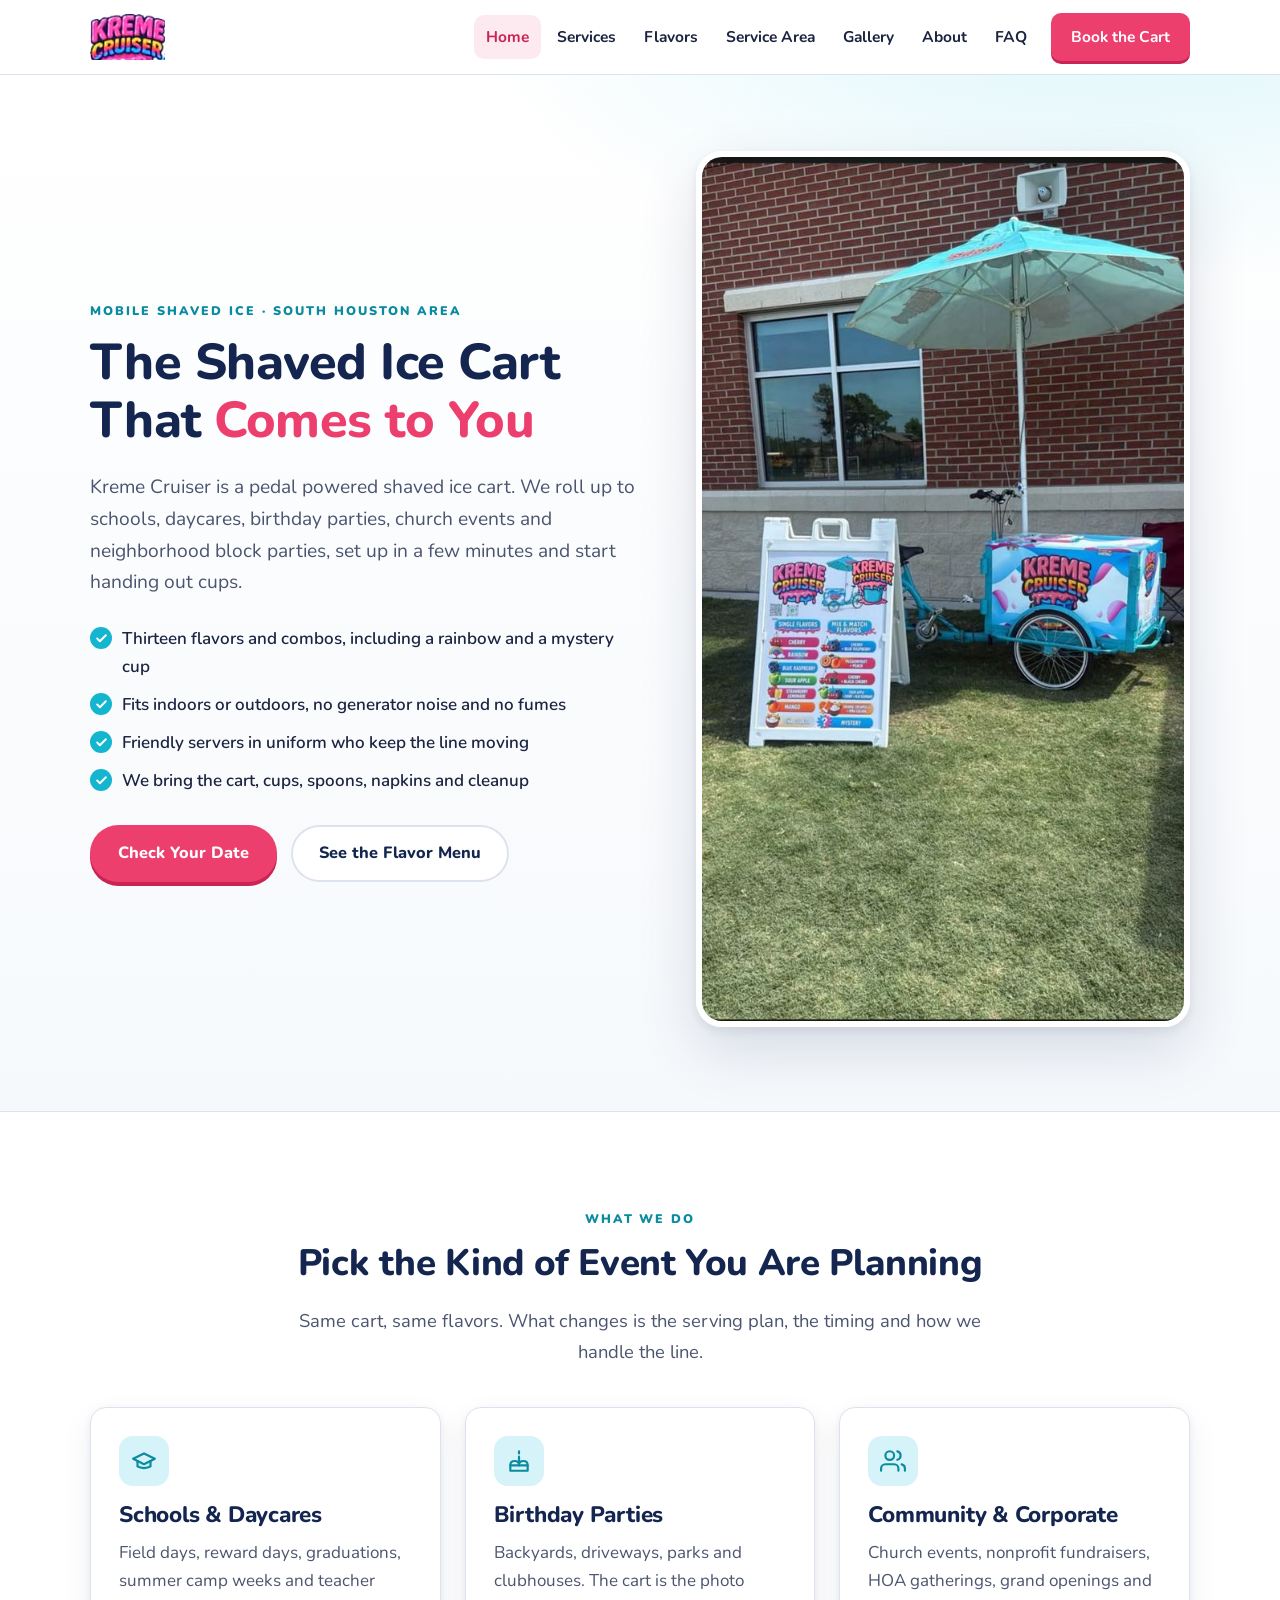
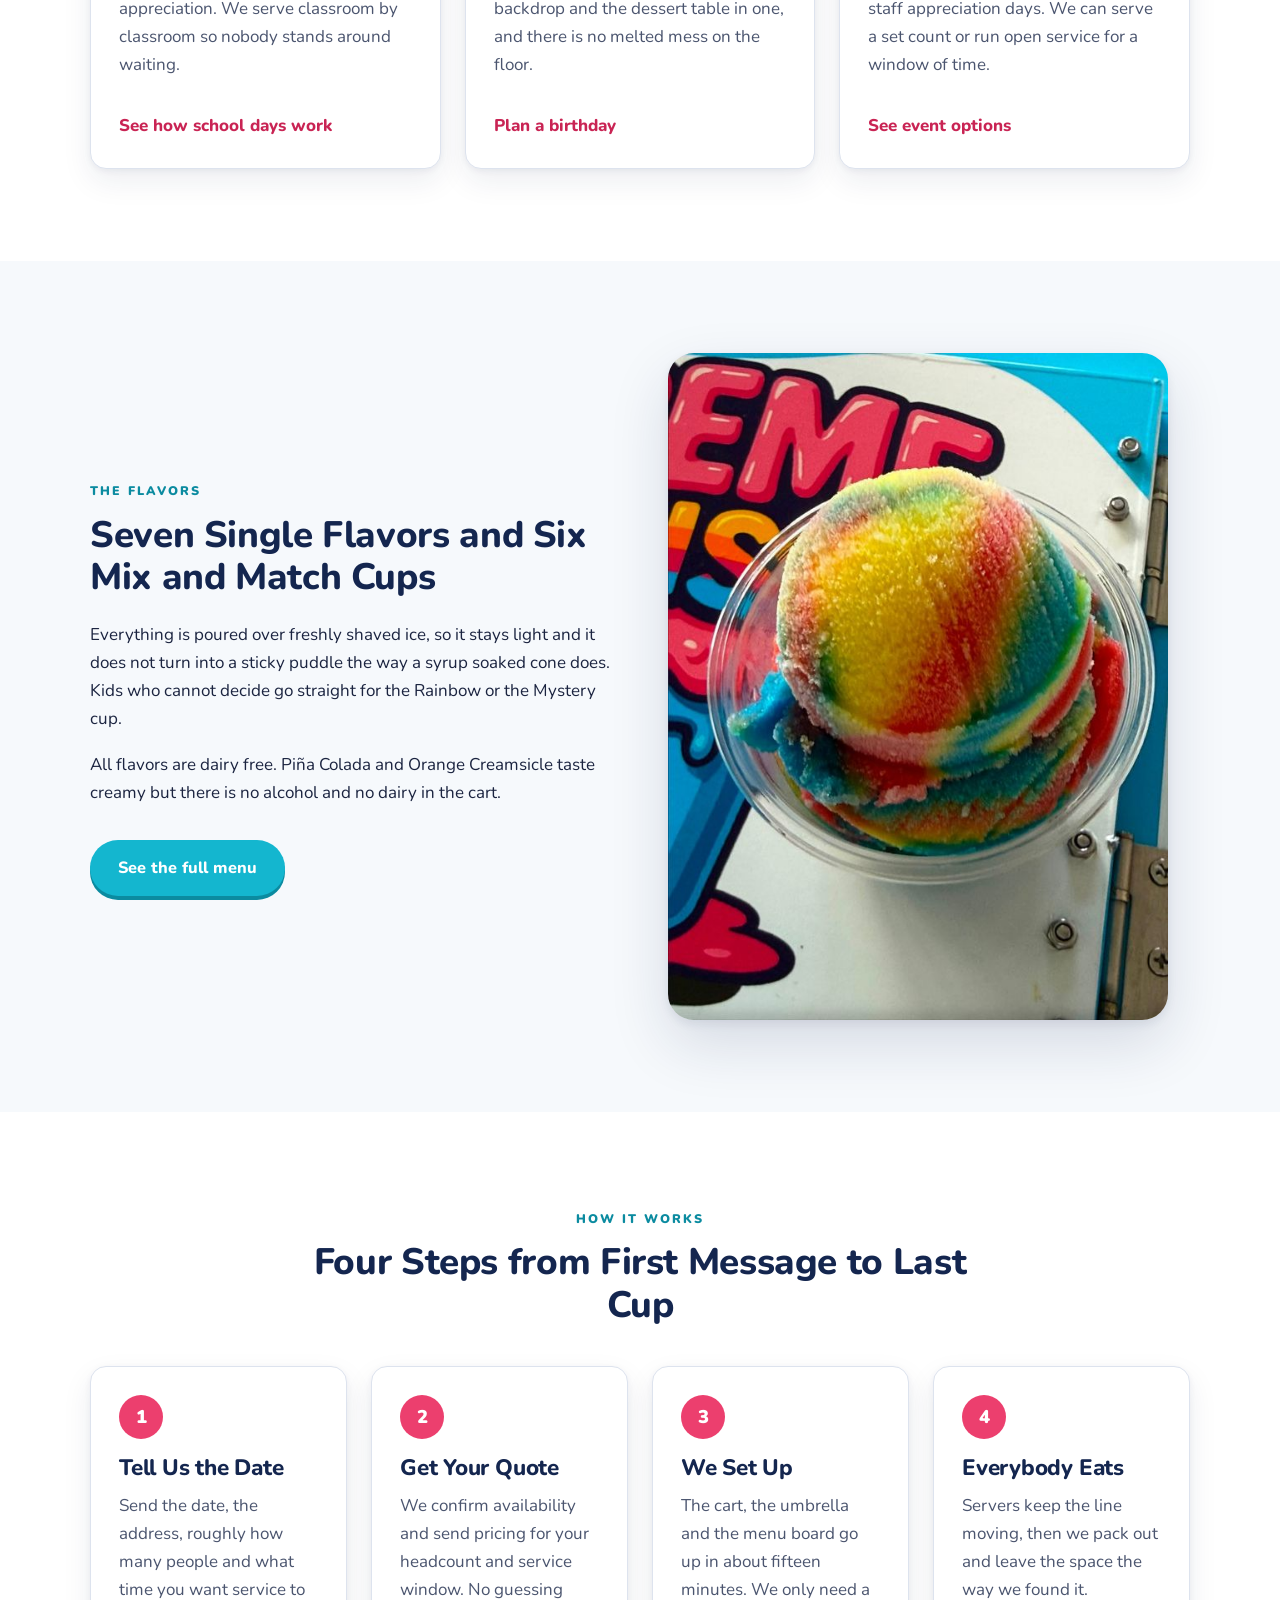
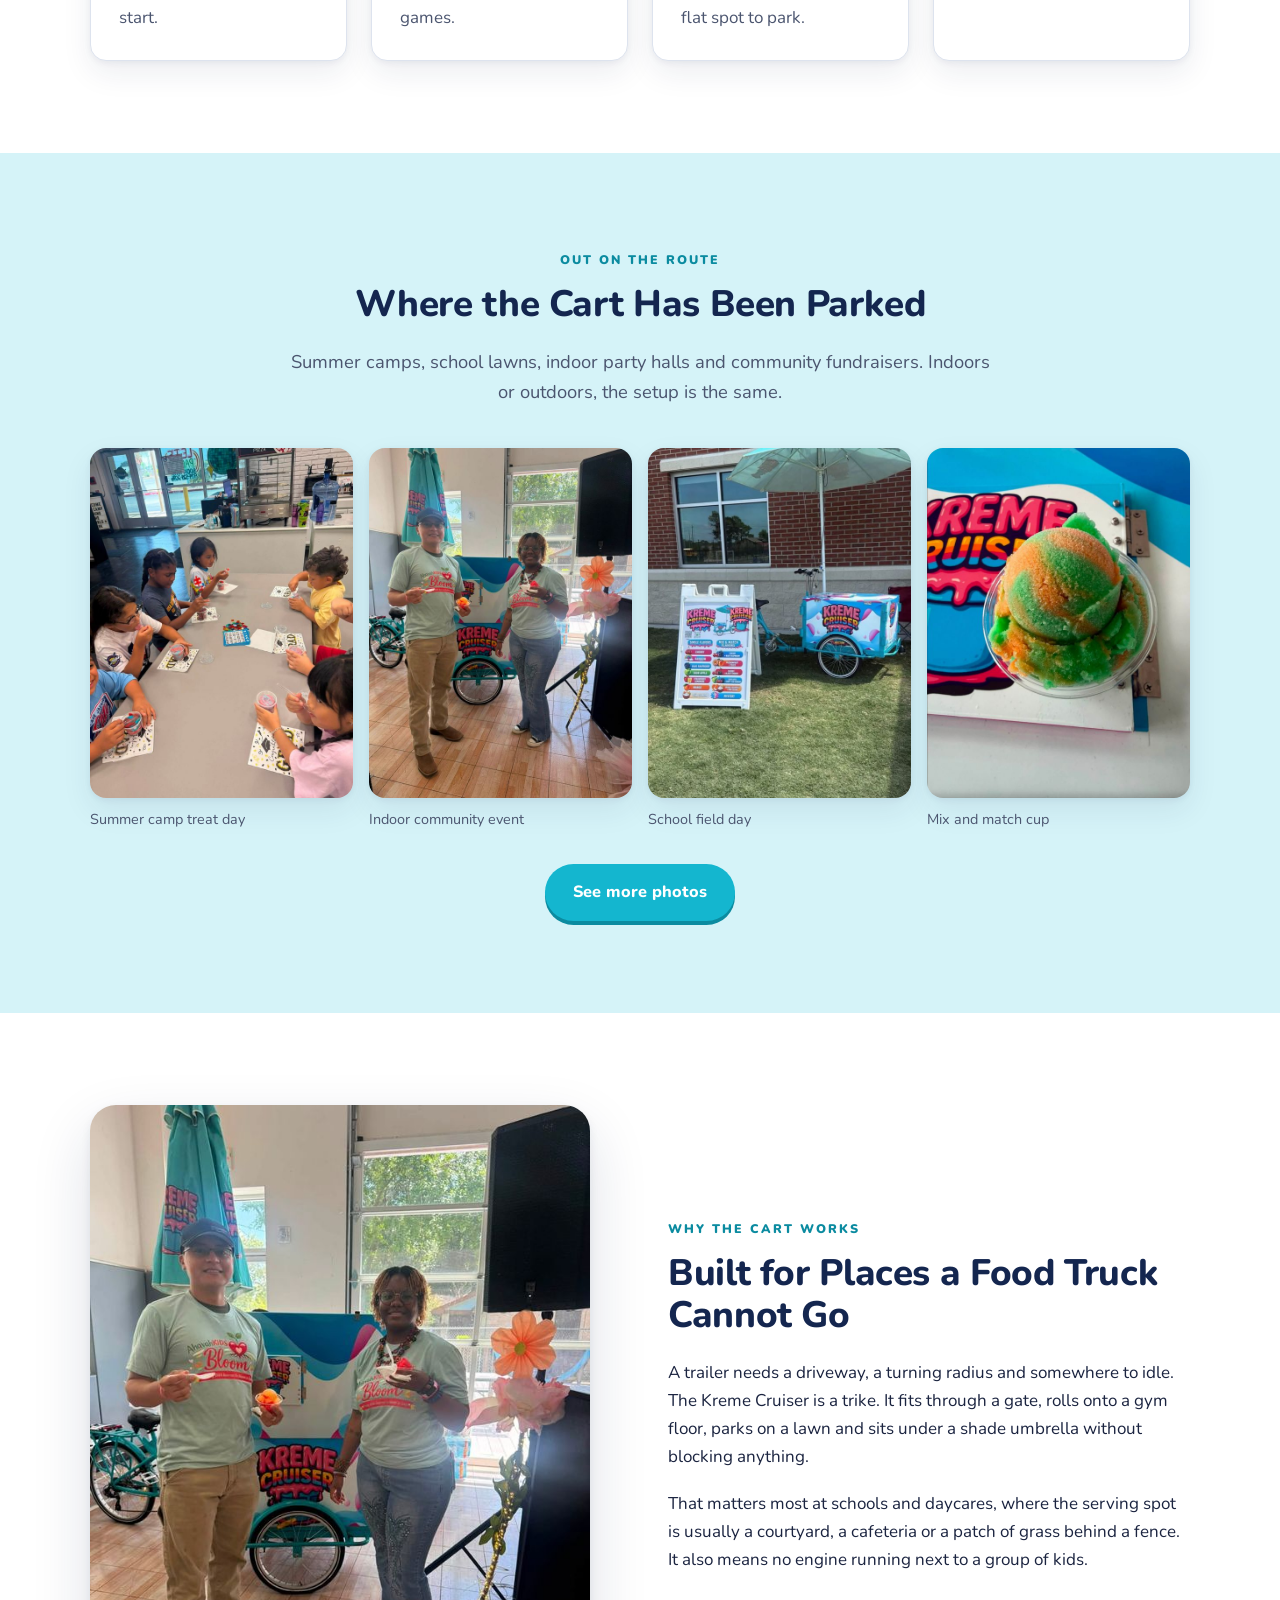
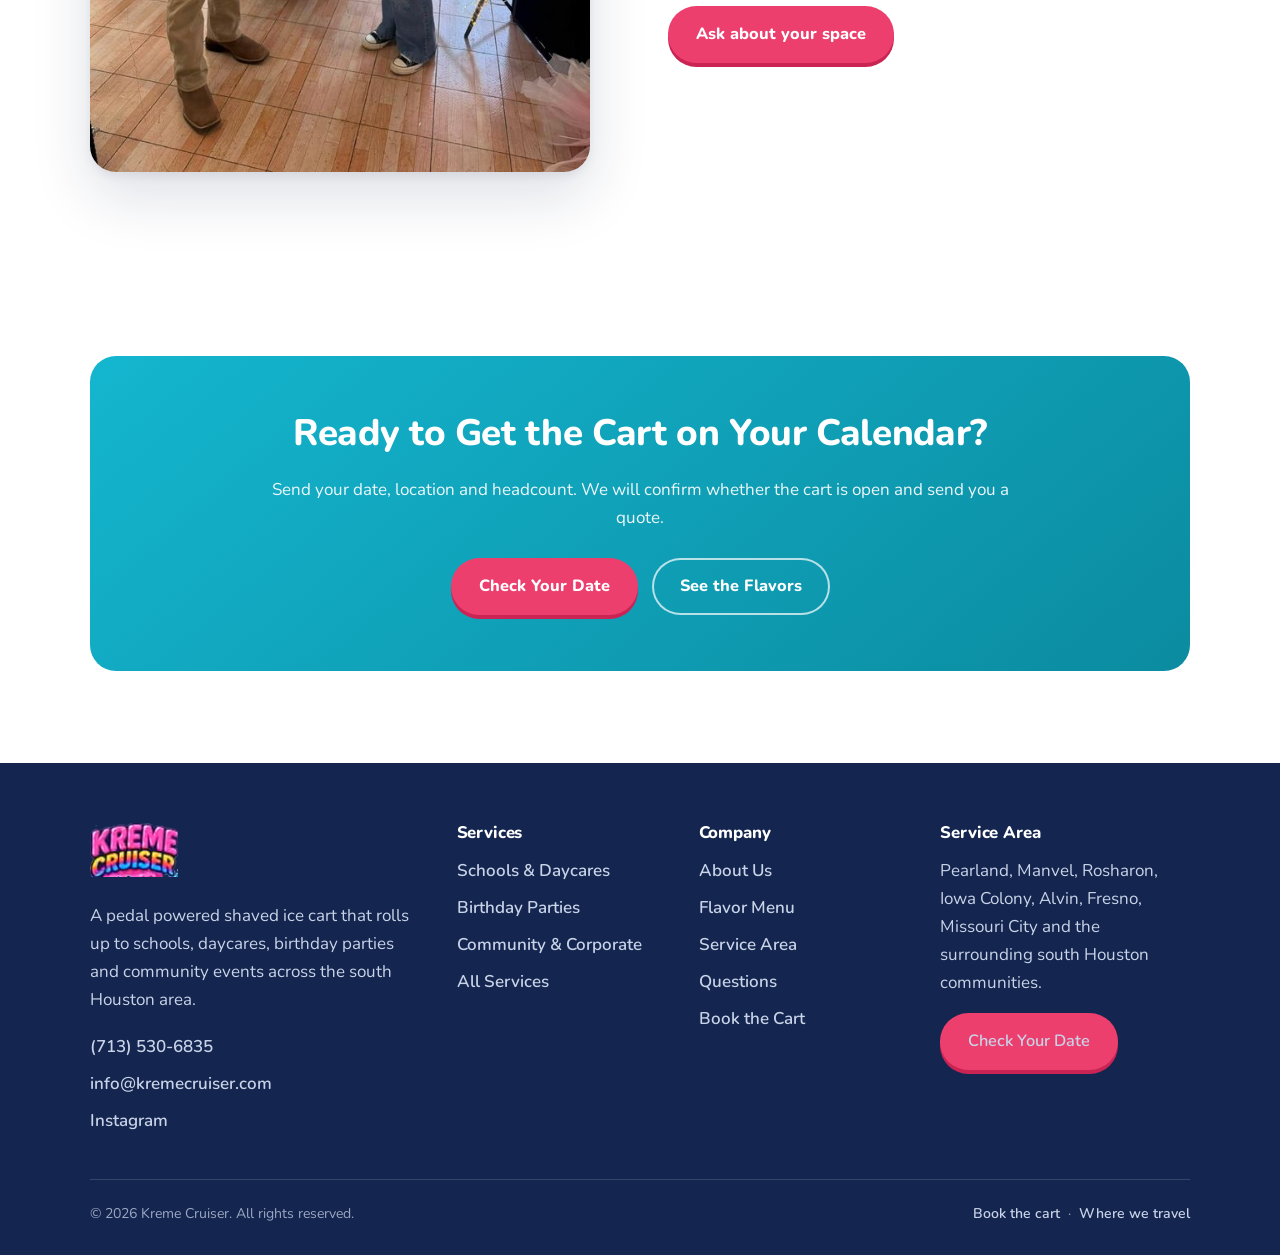
==== commit 12c9b125: "Use the real logo in the header and title case all headings - Replace the placeholder trike icon and" ====
--- a/index.html
+++ b/index.html
@@ -33,6 +33,9 @@
   "alternateName": "Kreme Cruiser Shaved Ice",
   "description": "Kreme Cruiser is a mobile shaved ice cart serving schools, daycares, birthday parties, church events and community gatherings in the south Houston area of Texas.",
   "url": "https://kreme-cruiser.netlify.app/",
+  "telephone": "+1-713-530-6835",
+  "email": "info@kremecruiser.com",
+  "sameAs": ["https://www.instagram.com/kreme_cruiser/"],
   "image": "https://kreme-cruiser.netlify.app/assets/img/og-kreme-cruiser.jpg",
   "servesCuisine": "Shaved ice",
   "priceRange": "$$",
@@ -52,14 +55,10 @@
 <a class="skip" href="#main">Skip to content</a>
   <header class="site-header">
     <div class="wrap header-inner">
-      <a class="logo" href="index.html" aria-label="Kreme Cruiser home">
-        <span class="logo-mark" aria-hidden="true">
-          <svg viewBox="0 0 24 24" fill="none" stroke="#fff" stroke-width="2" stroke-linecap="round" stroke-linejoin="round">
-            <circle cx="5.5" cy="18" r="3"/><circle cx="18.5" cy="18" r="3"/>
-            <path d="M8.5 18h7"/><path d="M6 18 9 8h8l2 10"/><path d="M8 8h10"/>
-          </svg>
-        </span>
-        <span class="logo-type"><b>Kreme Cruiser</b><span>Shaved Ice Cart</span></span>
+      <a class="logo" href="index.html">
+        <img src="assets/img/kreme-cruiser-logo.png"
+             srcset="assets/img/kreme-cruiser-logo.png 1x, assets/img/kreme-cruiser-logo@2x.png 2x, assets/img/kreme-cruiser-logo@3x.png 3x"
+             width="91" height="56" alt="Kreme Cruiser" decoding="async">
       </a>
       <button class="nav-toggle" type="button" aria-expanded="false" aria-controls="site-nav">
         <svg width="18" height="18" viewBox="0 0 24 24" fill="none" stroke="currentColor" stroke-width="2.5" stroke-linecap="round" aria-hidden="true"><path d="M3 6h18M3 12h18M3 18h18"/></svg>
@@ -85,7 +84,7 @@
     <div class="wrap hero-grid">
       <div>
         <span class="eyebrow">Mobile shaved ice &middot; South Houston area</span>
-        <h1>The shaved ice cart that <span class="accent">comes to you</span></h1>
+        <h1>The Shaved Ice Cart That <span class="accent">Comes to You</span></h1>
         <p class="hero-lede">Kreme Cruiser is a pedal powered shaved ice cart. We roll up to schools, daycares, birthday parties, church events and neighborhood block parties, set up in a few minutes and start handing out cups.</p>
         <ul class="hero-points">
           <li>Thirteen flavors and combos, including a rainbow and a mystery cup</li>
@@ -108,7 +107,7 @@
     <div class="wrap">
       <div class="section-head center">
         <span class="eyebrow">What we do</span>
-        <h2>Pick the kind of event you are planning</h2>
+        <h2>Pick the Kind of Event You Are Planning</h2>
         <p class="lede">Same cart, same flavors. What changes is the serving plan, the timing and how we handle the line.</p>
       </div>
       <div class="grid grid-3">
@@ -139,7 +138,7 @@
       <div class="split">
         <div>
           <span class="eyebrow">The flavors</span>
-          <h2>Seven single flavors and six mix and match cups</h2>
+          <h2>Seven Single Flavors and Six Mix and Match Cups</h2>
           <p>Everything is poured over freshly shaved ice, so it stays light and it does not turn into a sticky puddle the way a syrup soaked cone does. Kids who cannot decide go straight for the Rainbow or the Mystery cup.</p>
           <p>All flavors are dairy free. Pi&ntilde;a Colada and Orange Creamsicle taste creamy but there is no alcohol and no dairy in the cart.</p>
           <div class="btn-row mt-32">
@@ -155,13 +154,13 @@
     <div class="wrap">
       <div class="section-head center">
         <span class="eyebrow">How it works</span>
-        <h2>Four steps from first message to last cup</h2>
+        <h2>Four Steps from First Message to Last Cup</h2>
       </div>
       <div class="grid grid-4">
-        <div class="card step"><div class="step-num">1</div><h3>Tell us the date</h3><p>Send the date, the address, roughly how many people and what time you want service to start.</p></div>
-        <div class="card step"><div class="step-num">2</div><h3>Get your quote</h3><p>We confirm availability and send pricing for your headcount and service window. No guessing games.</p></div>
-        <div class="card step"><div class="step-num">3</div><h3>We set up</h3><p>The cart, the umbrella and the menu board go up in about fifteen minutes. We only need a flat spot to park.</p></div>
-        <div class="card step"><div class="step-num">4</div><h3>Everybody eats</h3><p>Servers keep the line moving, then we pack out and leave the space the way we found it.</p></div>
+        <div class="card step"><div class="step-num">1</div><h3>Tell Us the Date</h3><p>Send the date, the address, roughly how many people and what time you want service to start.</p></div>
+        <div class="card step"><div class="step-num">2</div><h3>Get Your Quote</h3><p>We confirm availability and send pricing for your headcount and service window. No guessing games.</p></div>
+        <div class="card step"><div class="step-num">3</div><h3>We Set Up</h3><p>The cart, the umbrella and the menu board go up in about fifteen minutes. We only need a flat spot to park.</p></div>
+        <div class="card step"><div class="step-num">4</div><h3>Everybody Eats</h3><p>Servers keep the line moving, then we pack out and leave the space the way we found it.</p></div>
       </div>
     </div>
   </section>
@@ -170,7 +169,7 @@
     <div class="wrap">
       <div class="section-head center">
         <span class="eyebrow">Out on the route</span>
-        <h2>Where the cart has been parked</h2>
+        <h2>Where the Cart Has Been Parked</h2>
         <p class="lede">Summer camps, school lawns, indoor party halls and community fundraisers. Indoors or outdoors, the setup is the same.</p>
       </div>
       <div class="photo-strip">
@@ -191,7 +190,7 @@
         <div><img src="assets/img/kreme-cruiser-team-event-1179.jpg" srcset="assets/img/kreme-cruiser-team-event-600.jpg 600w, assets/img/kreme-cruiser-team-event-1000.jpg 1000w, assets/img/kreme-cruiser-team-event-1179.jpg 1179w" sizes="(max-width: 860px) 90vw, 500px" alt="Kreme Cruiser servers in branded shirts serving shaved ice at an indoor event" loading="lazy" decoding="async"></div>
         <div>
           <span class="eyebrow">Why the cart works</span>
-          <h2>Built for places a food truck cannot go</h2>
+          <h2>Built for Places a Food Truck Cannot Go</h2>
           <p>A trailer needs a driveway, a turning radius and somewhere to idle. The Kreme Cruiser is a trike. It fits through a gate, rolls onto a gym floor, parks on a lawn and sits under a shade umbrella without blocking anything.</p>
           <p>That matters most at schools and daycares, where the serving spot is usually a courtyard, a cafeteria or a patch of grass behind a fence. It also means no engine running next to a group of kids.</p>
           <div class="btn-row mt-32">
@@ -205,7 +204,7 @@
   <section class="section">
     <div class="wrap">
       <div class="callout">
-        <h2>Ready to get the cart on your calendar?</h2>
+        <h2>Ready to Get the Cart on Your Calendar?</h2>
         <p>Send your date, location and headcount. We will confirm whether the cart is open and send you a quote.</p>
         <div class="btn-row">
           <a class="btn btn-primary" href="contact.html">Check Your Date</a>
@@ -220,14 +219,10 @@
     <div class="wrap">
       <div class="footer-grid">
         <div>
-          <a class="logo" href="index.html" aria-label="Kreme Cruiser home">
-        <span class="logo-mark" aria-hidden="true">
-          <svg viewBox="0 0 24 24" fill="none" stroke="#fff" stroke-width="2" stroke-linecap="round" stroke-linejoin="round">
-            <circle cx="5.5" cy="18" r="3"/><circle cx="18.5" cy="18" r="3"/>
-            <path d="M8.5 18h7"/><path d="M6 18 9 8h8l2 10"/><path d="M8 8h10"/>
-          </svg>
-        </span>
-        <span class="logo-type"><b>Kreme Cruiser</b><span>Shaved Ice Cart</span></span>
+          <a class="logo" href="index.html">
+        <img src="assets/img/kreme-cruiser-logo.png"
+             srcset="assets/img/kreme-cruiser-logo.png 1x, assets/img/kreme-cruiser-logo@2x.png 2x, assets/img/kreme-cruiser-logo@3x.png 3x"
+             width="91" height="56" alt="Kreme Cruiser" decoding="async">
       </a>
           <p style="margin-top:16px;max-width:34ch;">A pedal powered shaved ice cart that rolls up to schools, daycares, birthday parties and community events across the south Houston area.</p>
           <ul style="margin-top:18px;">
--- a/assets/css/style.css
+++ b/assets/css/style.css
@@ -87,24 +87,9 @@
   display: flex; align-items: center; justify-content: space-between;
   gap: 16px; min-height: 74px;
 }
-.logo { display: inline-flex; align-items: center; gap: 10px; text-decoration: none; }
-.logo-mark {
-  width: 40px; height: 40px; flex: none;
-  border-radius: 12px;
-  background: linear-gradient(150deg, var(--teal) 0%, var(--teal-deep) 100%);
-  display: grid; place-items: center;
-  box-shadow: 0 3px 0 rgba(11,139,160,.5);
-}
-.logo-mark svg { width: 24px; height: 24px; }
-.logo-type { display: block; line-height: 1; }
-.logo-type b {
-  display: block; font-size: 1.22rem; font-weight: 900; letter-spacing: -.02em;
-  color: var(--pink); text-transform: uppercase;
-}
-.logo-type span {
-  display: block; font-size: .72rem; font-weight: 800; letter-spacing: .18em;
-  color: var(--teal-deep); text-transform: uppercase; margin-top: 2px;
-}
+.logo { display: inline-flex; align-items: center; text-decoration: none; }
+.logo img { display: block; height: 46px; width: auto; }
+@media (max-width: 520px) { .logo img { height: 38px; } }
 
 .nav-toggle {
   display: none; align-items: center; gap: 8px;
@@ -350,8 +335,7 @@
 .site-footer ul { list-style: none; margin: 0; padding: 0; display: grid; gap: 9px; }
 .site-footer a { color: #c9d3e8; text-decoration: none; font-weight: 600; }
 .site-footer a:hover { color: #fff; text-decoration: underline; }
-.site-footer .logo-type b { color: #fff; }
-.site-footer .logo-type span { color: var(--teal); }
+.site-footer .logo img { height: 54px; }
 .footer-bottom {
   margin-top: 44px; padding-top: 22px; border-top: 1px solid rgba(255,255,255,.14);
   display: flex; flex-wrap: wrap; gap: 12px; justify-content: space-between;
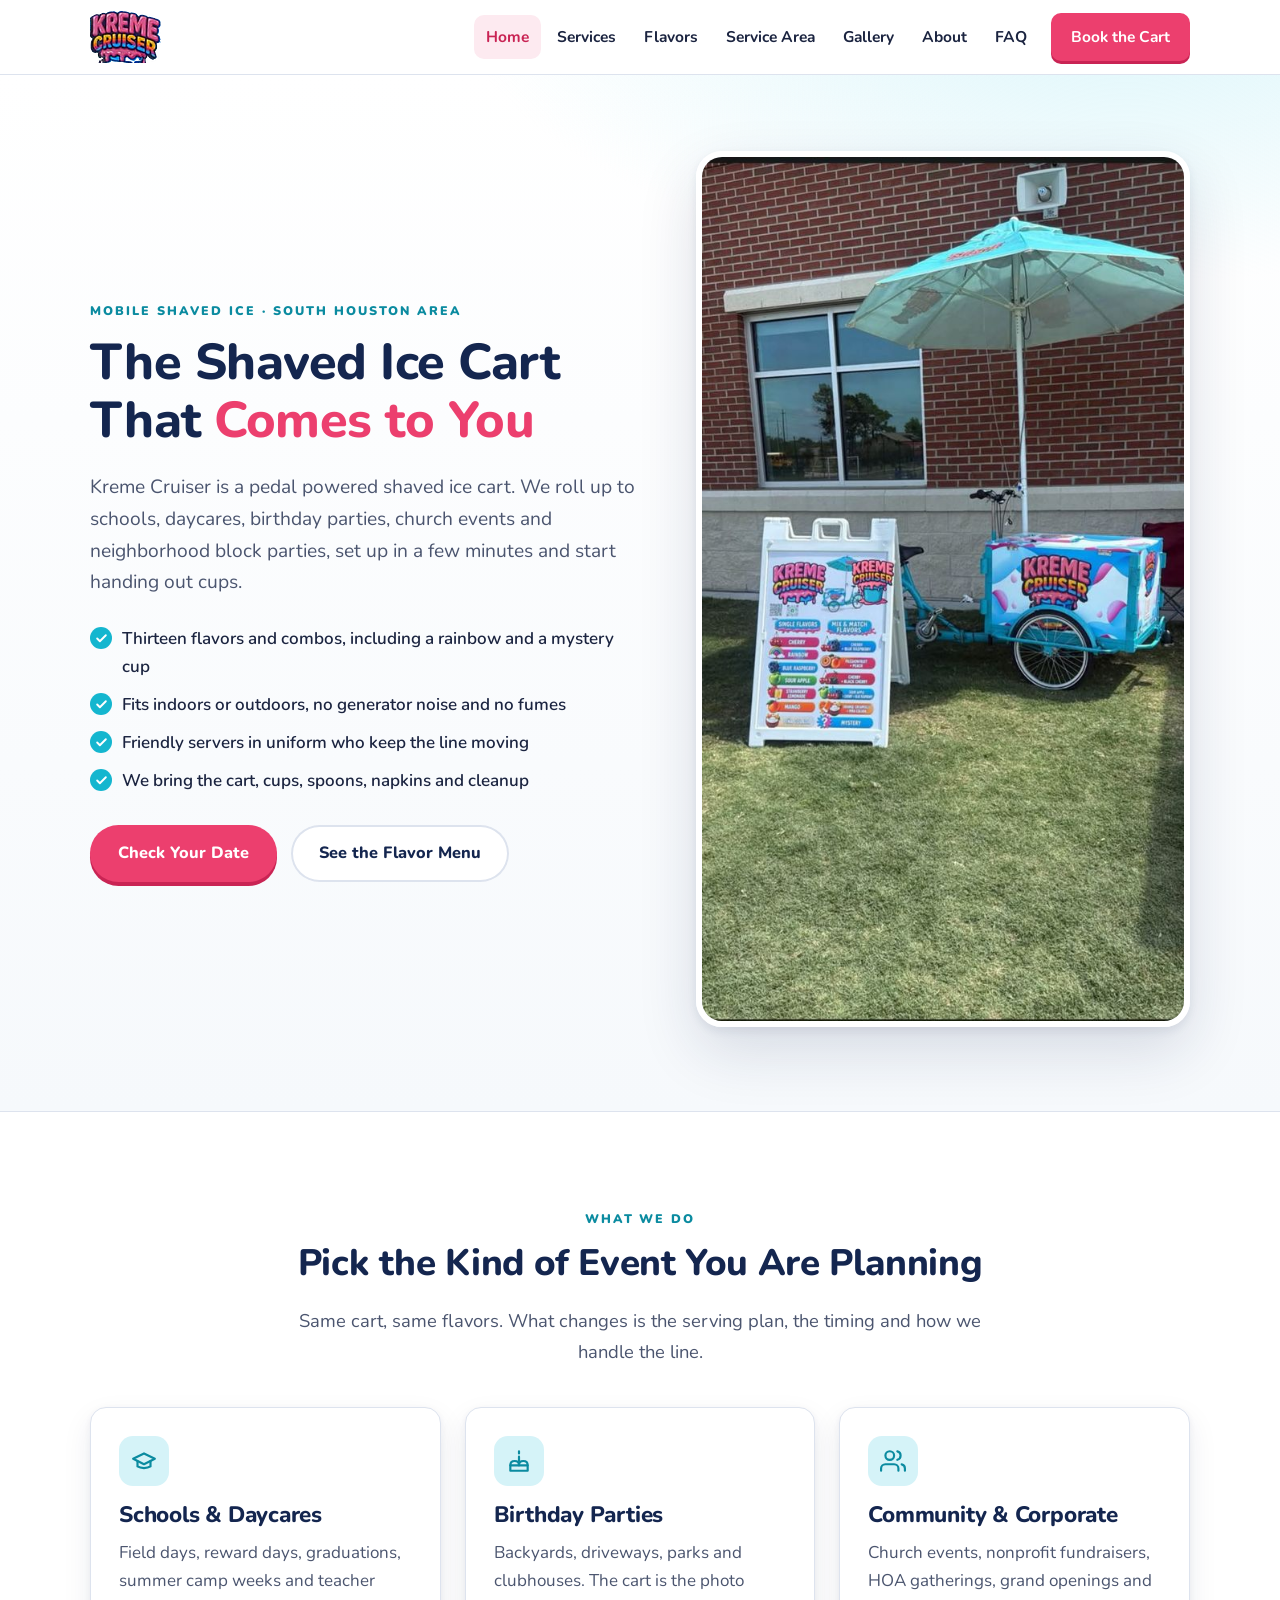
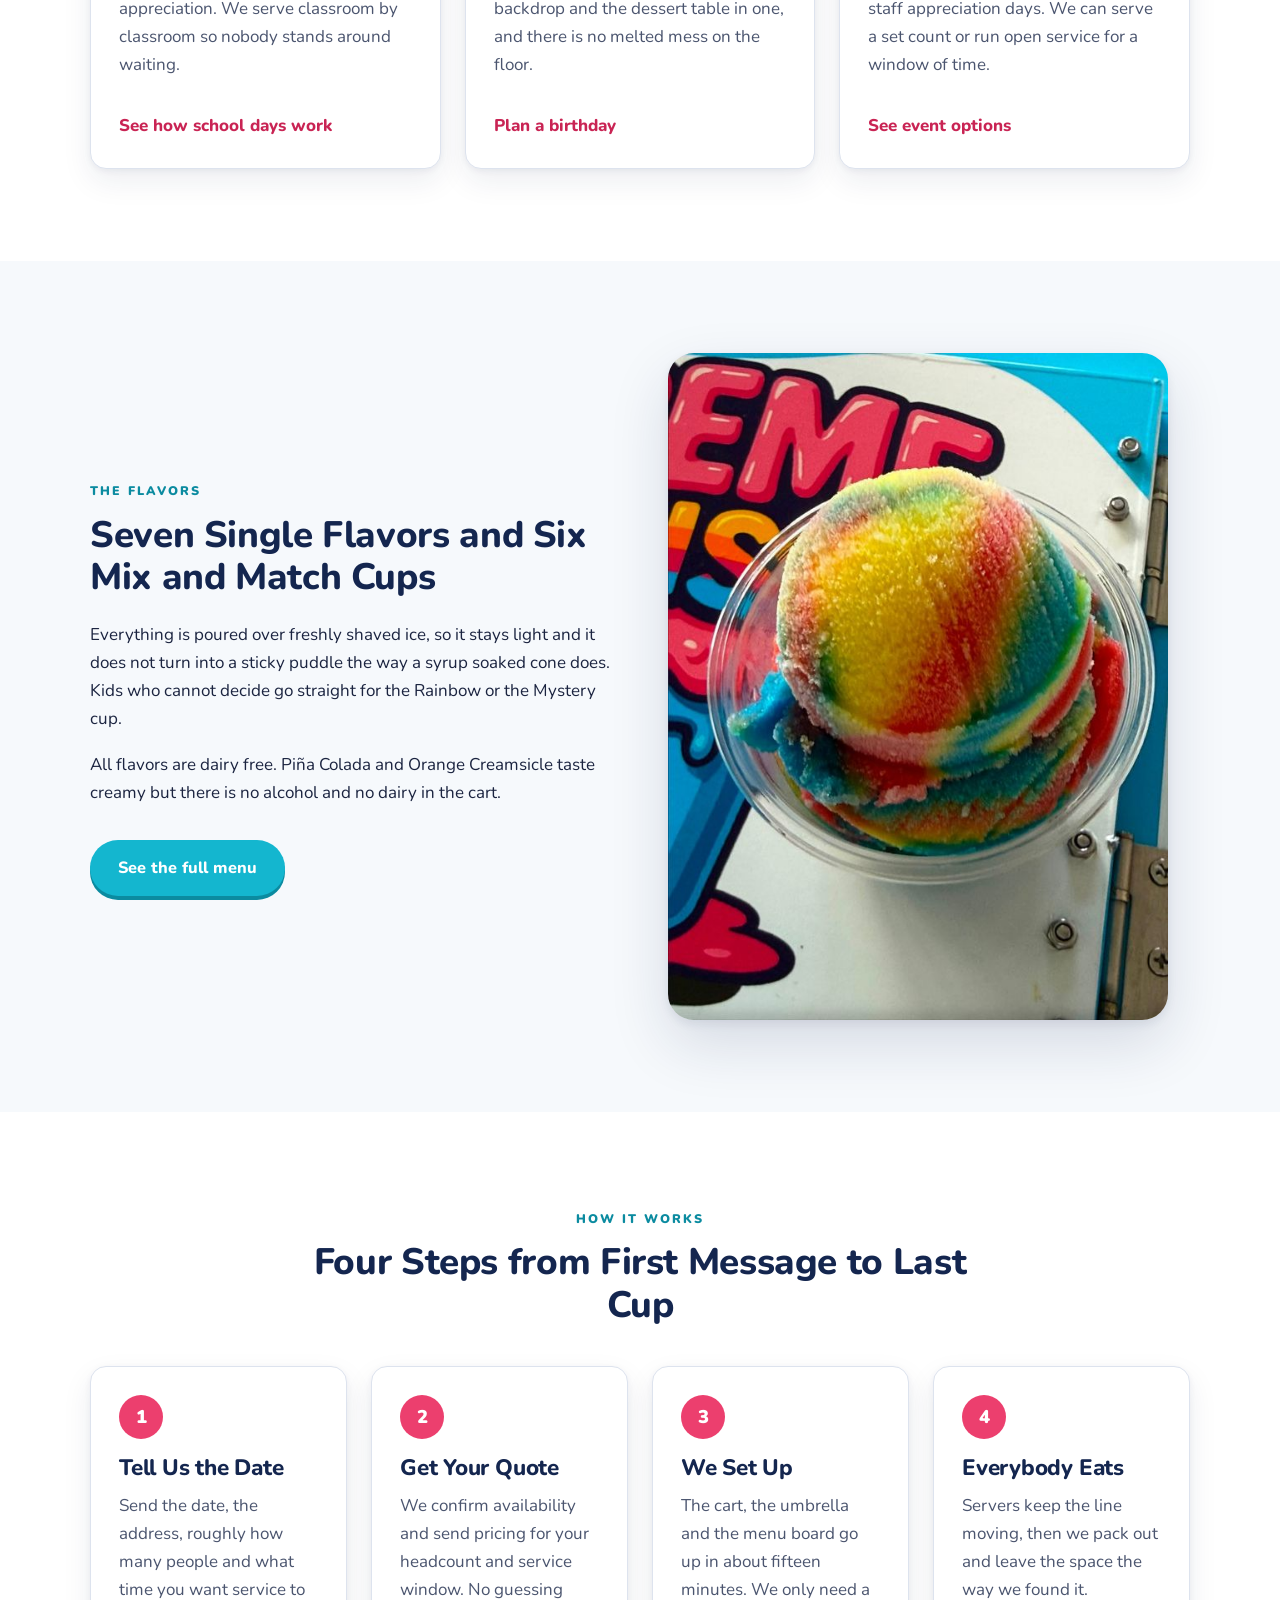
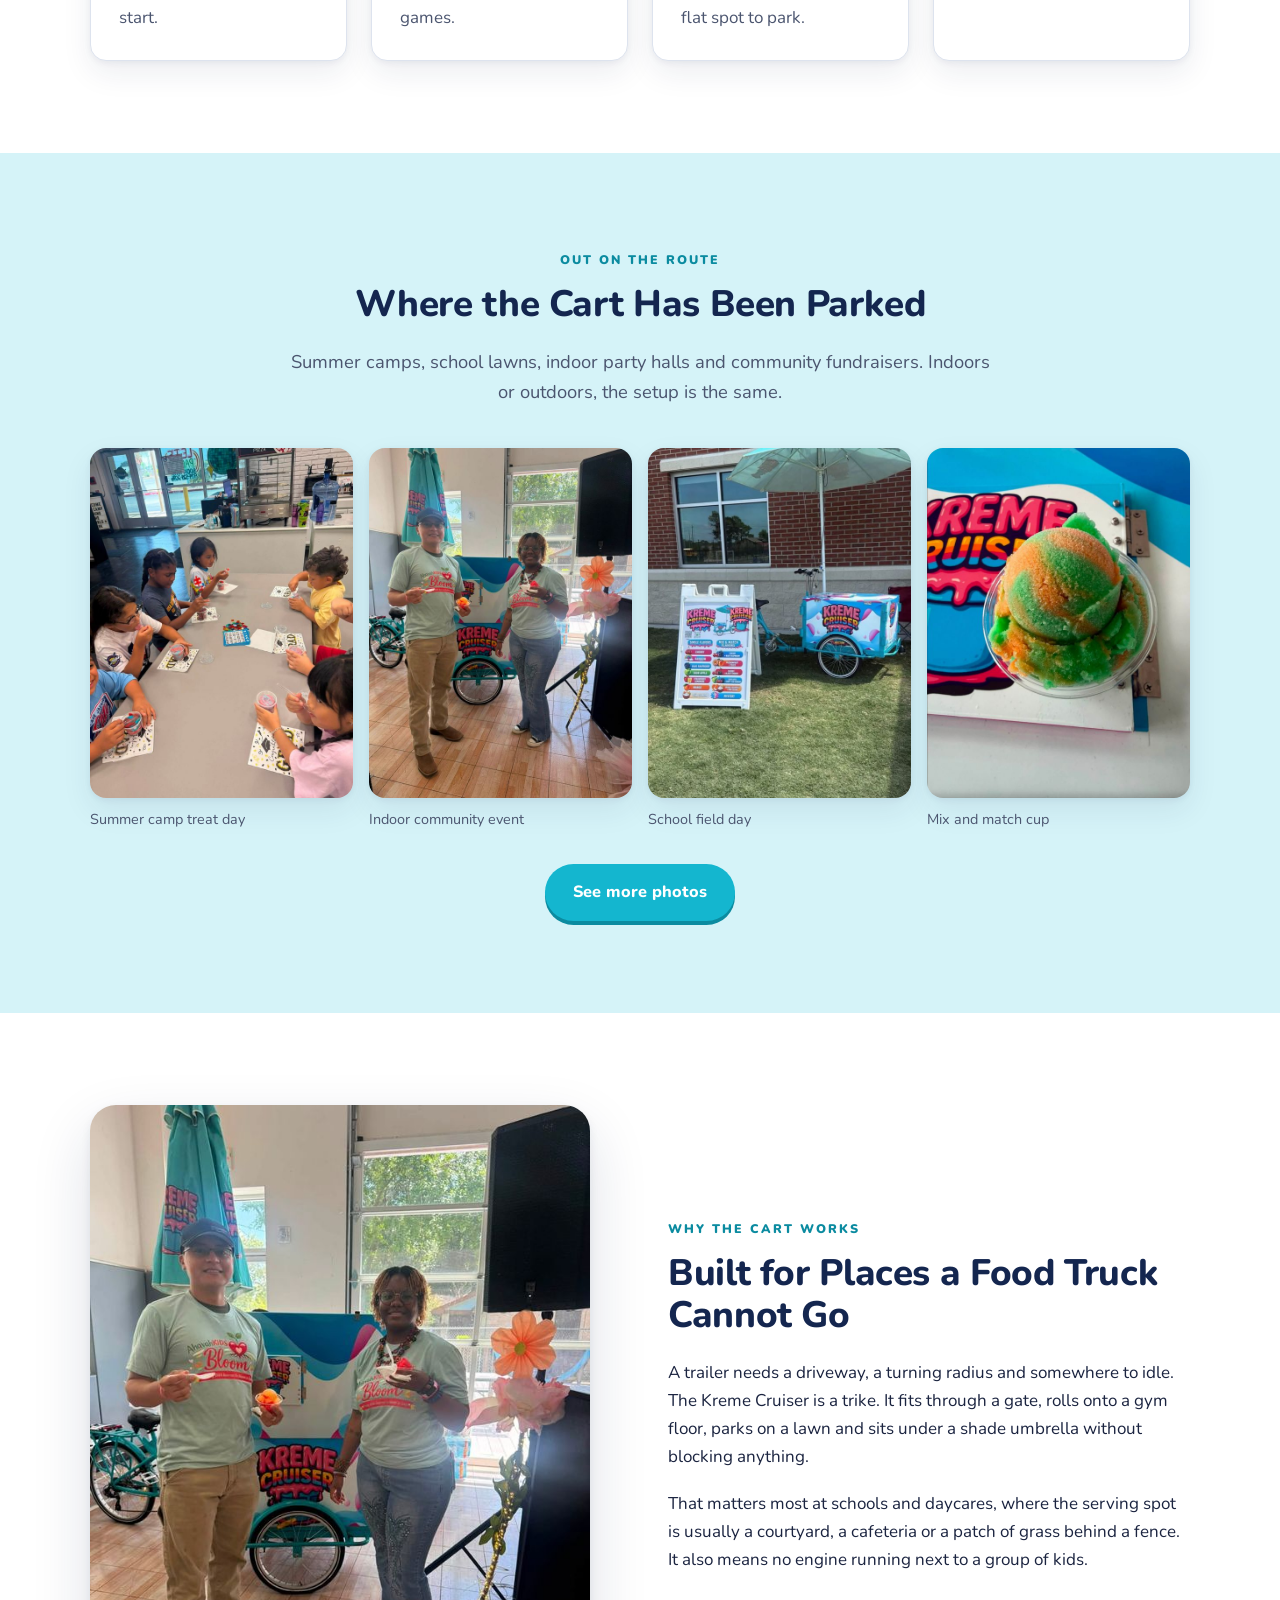
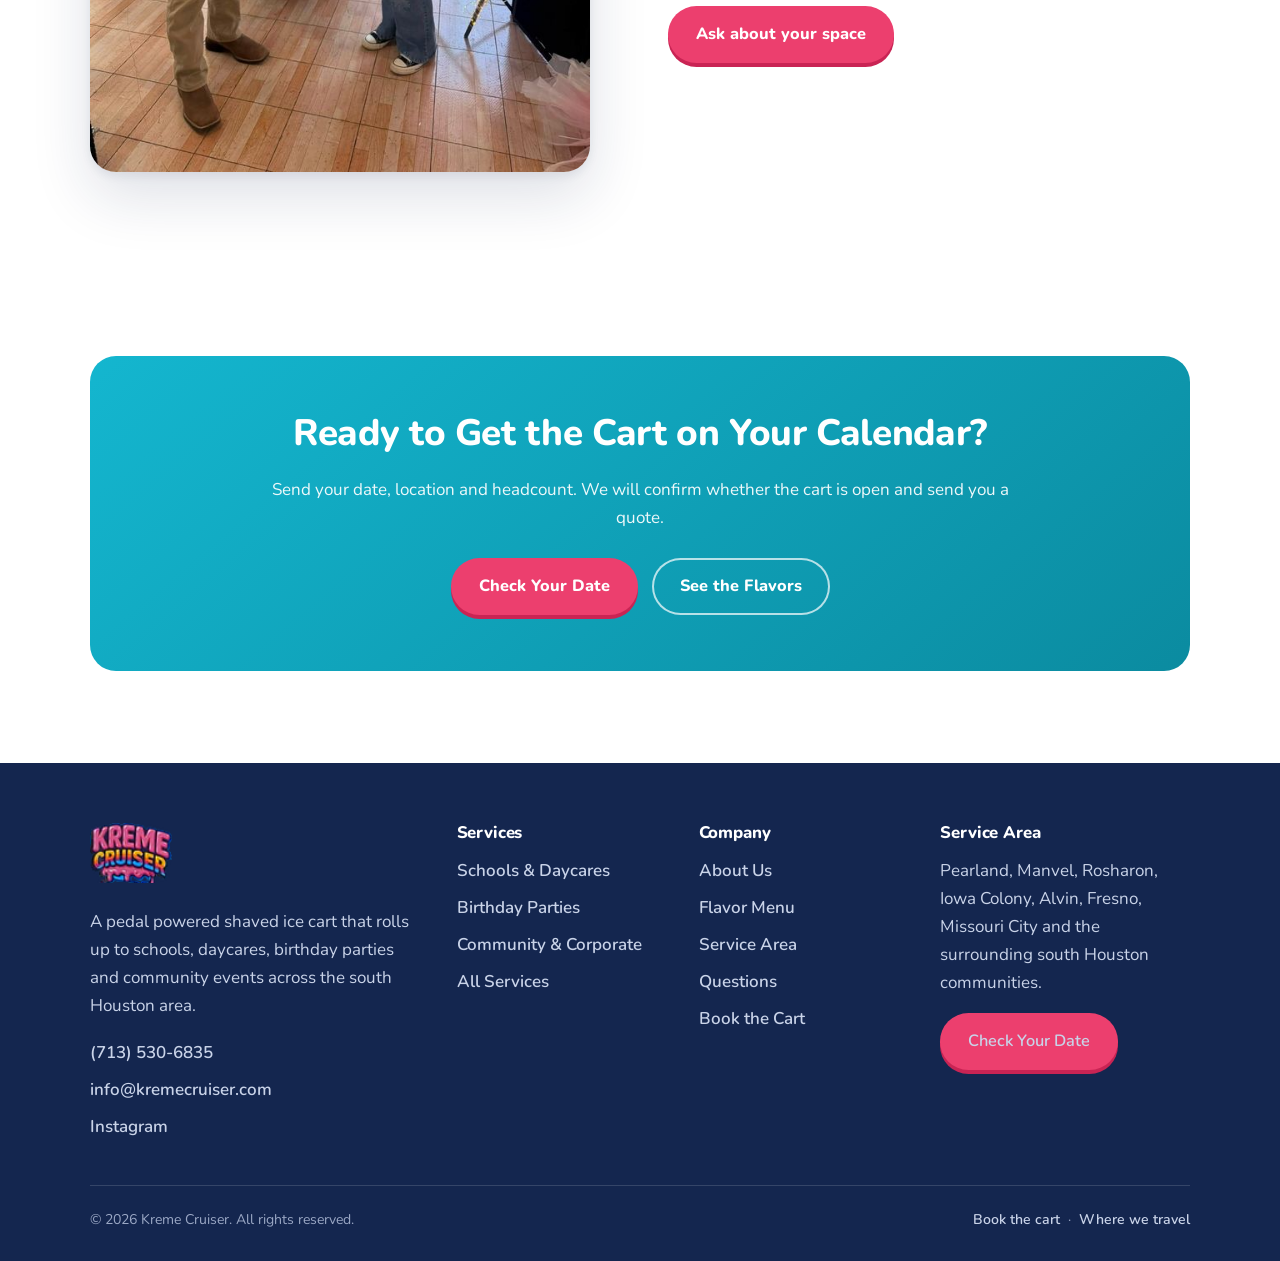
==== commit 26fa2075: "Match the catering inquiry form, real flavors and pricing - Rebuild the booking page as a catering i" ====
--- a/index.html
+++ b/index.html
@@ -58,7 +58,7 @@
       <a class="logo" href="index.html">
         <img src="assets/img/kreme-cruiser-logo.png"
              srcset="assets/img/kreme-cruiser-logo.png 1x, assets/img/kreme-cruiser-logo@2x.png 2x, assets/img/kreme-cruiser-logo@3x.png 3x"
-             width="91" height="56" alt="Kreme Cruiser" decoding="async">
+             width="71" height="52" alt="Kreme Cruiser" decoding="async">
       </a>
       <button class="nav-toggle" type="button" aria-expanded="false" aria-controls="site-nav">
         <svg width="18" height="18" viewBox="0 0 24 24" fill="none" stroke="currentColor" stroke-width="2.5" stroke-linecap="round" aria-hidden="true"><path d="M3 6h18M3 12h18M3 18h18"/></svg>
@@ -222,7 +222,7 @@
           <a class="logo" href="index.html">
         <img src="assets/img/kreme-cruiser-logo.png"
              srcset="assets/img/kreme-cruiser-logo.png 1x, assets/img/kreme-cruiser-logo@2x.png 2x, assets/img/kreme-cruiser-logo@3x.png 3x"
-             width="91" height="56" alt="Kreme Cruiser" decoding="async">
+             width="71" height="52" alt="Kreme Cruiser" decoding="async">
       </a>
           <p style="margin-top:16px;max-width:34ch;">A pedal powered shaved ice cart that rolls up to schools, daycares, birthday parties and community events across the south Houston area.</p>
           <ul style="margin-top:18px;">
--- a/assets/css/style.css
+++ b/assets/css/style.css
@@ -88,8 +88,8 @@
   gap: 16px; min-height: 74px;
 }
 .logo { display: inline-flex; align-items: center; text-decoration: none; }
-.logo img { display: block; height: 46px; width: auto; }
-@media (max-width: 520px) { .logo img { height: 38px; } }
+.logo img { display: block; height: 52px; width: auto; }
+@media (max-width: 520px) { .logo img { height: 42px; } }
 
 .nav-toggle {
   display: none; align-items: center; gap: 8px;
@@ -335,7 +335,7 @@
 .site-footer ul { list-style: none; margin: 0; padding: 0; display: grid; gap: 9px; }
 .site-footer a { color: #c9d3e8; text-decoration: none; font-weight: 600; }
 .site-footer a:hover { color: #fff; text-decoration: underline; }
-.site-footer .logo img { height: 54px; }
+.site-footer .logo img { height: 60px; }
 .footer-bottom {
   margin-top: 44px; padding-top: 22px; border-top: 1px solid rgba(255,255,255,.14);
   display: flex; flex-wrap: wrap; gap: 12px; justify-content: space-between;
@@ -355,3 +355,45 @@
   background: #fff8e6; border: 1px solid #f5dfa5; border-left: 5px solid var(--yellow);
   border-radius: 12px; padding: 18px 22px; color: #6b5410;
 }
+
+/* ---------- Inquiry form ---------- */
+form fieldset {
+  border: 0; padding: 0; margin: 0 0 34px;
+}
+form > fieldset > legend {
+  font-size: 1.15rem; font-weight: 900; color: var(--navy);
+  padding: 0 0 14px; margin-bottom: 6px; width: 100%;
+  border-bottom: 2px solid var(--line);
+}
+.label-text { font-weight: 800; color: var(--navy); font-size: .95rem; display: block; }
+
+.choice-set { margin: 22px 0 0; }
+.choice-set legend {
+  font-weight: 800; color: var(--navy); font-size: .95rem; padding: 0 0 10px;
+}
+.choice-row { display: flex; flex-wrap: wrap; gap: 10px; }
+
+.choice-grid {
+  display: grid; grid-template-columns: repeat(auto-fill, minmax(190px, 1fr));
+  gap: 8px; margin-top: 12px;
+}
+
+.check {
+  display: flex; align-items: center; gap: 10px;
+  background: #fff; border: 2px solid var(--line); border-radius: 12px;
+  padding: 11px 15px; font-weight: 700; color: var(--ink);
+  cursor: pointer; font-size: .95rem; line-height: 1.35;
+}
+.check.start { align-items: flex-start; font-weight: 600; }
+.check:hover { border-color: var(--teal); background: var(--teal-soft); }
+.check input { accent-color: var(--pink); width: 18px; height: 18px; flex: none; margin: 0; }
+.check.start input { margin-top: 2px; }
+.check:has(input:checked) { border-color: var(--pink); background: #fdeaf0; }
+.check:has(input:focus-visible) { outline: 3px solid var(--orange); outline-offset: 2px; }
+
+.signature-input {
+  font-family: "Brush Script MT", "Segoe Script", cursive;
+  font-size: 1.5rem; letter-spacing: .01em;
+}
+.split-form { grid-template-columns: 1.62fr 1fr; }
+@media (max-width: 940px) { .split-form { grid-template-columns: 1fr; } }
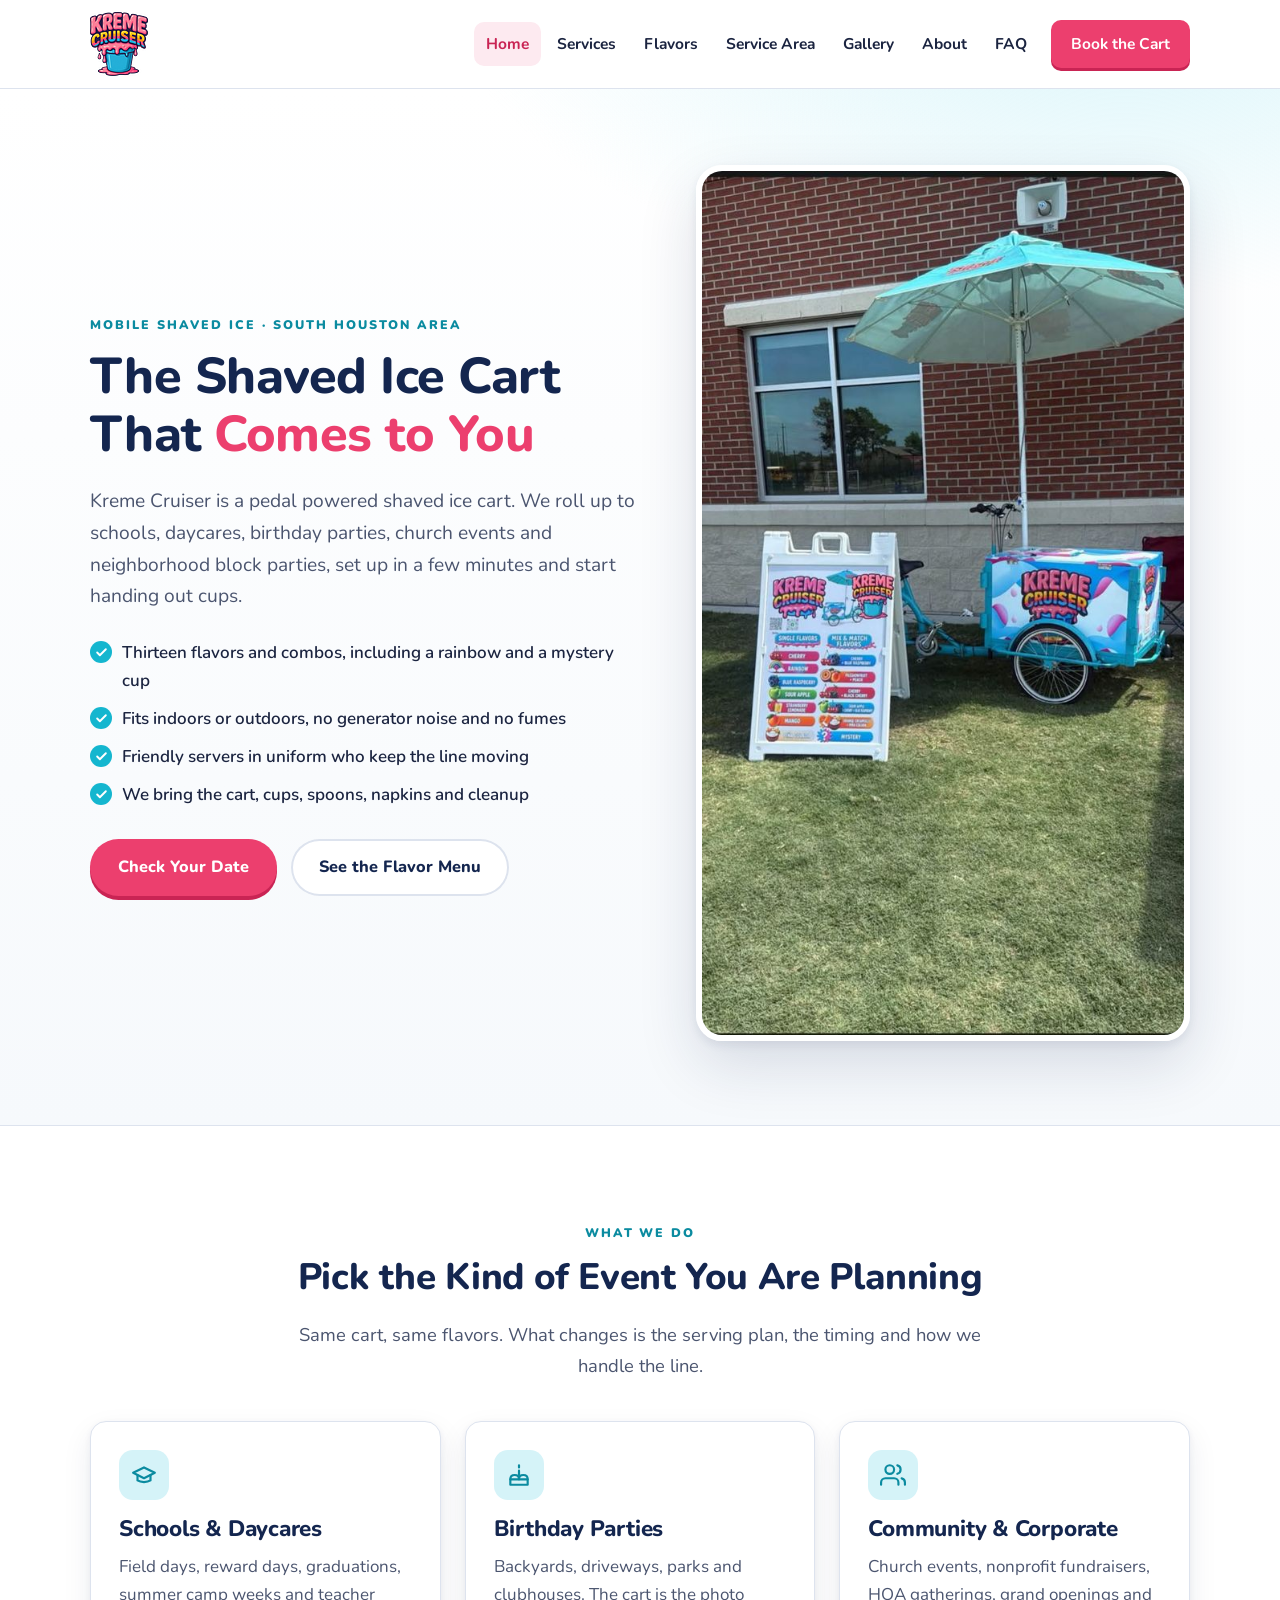
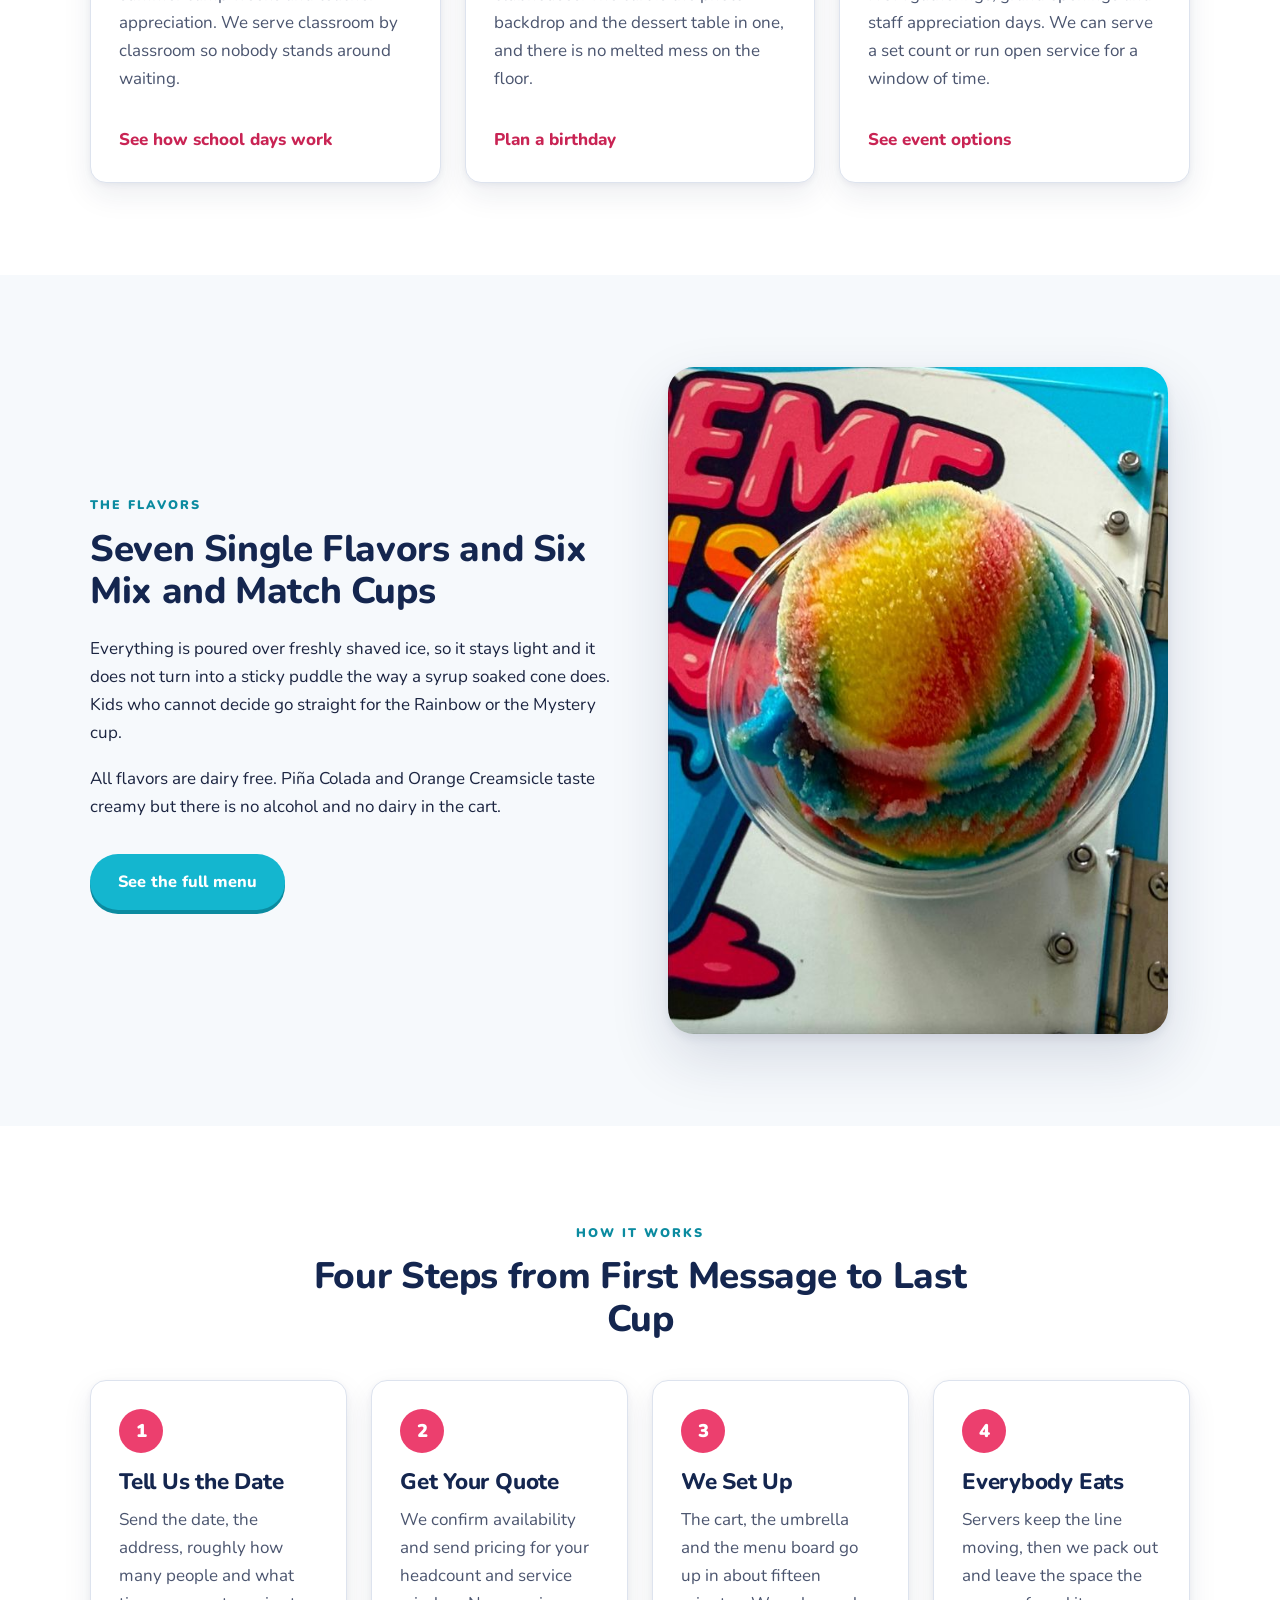
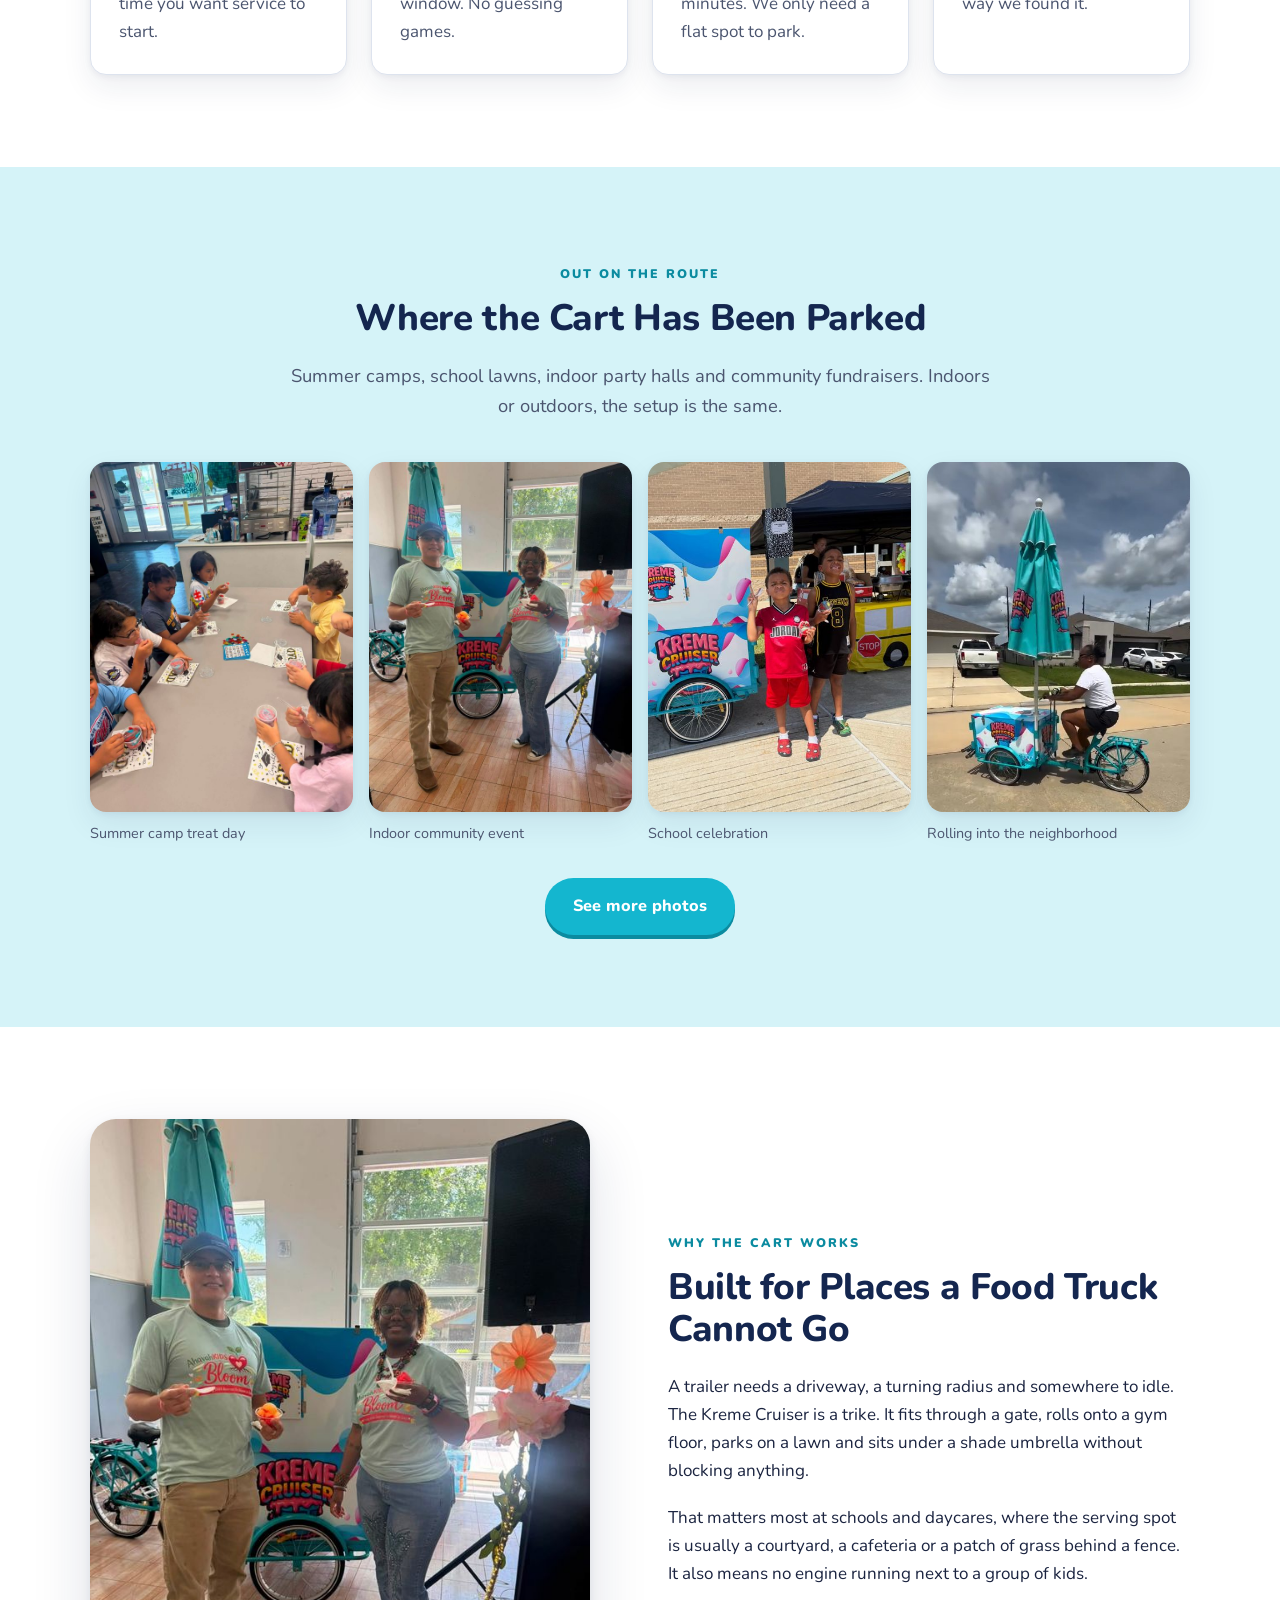
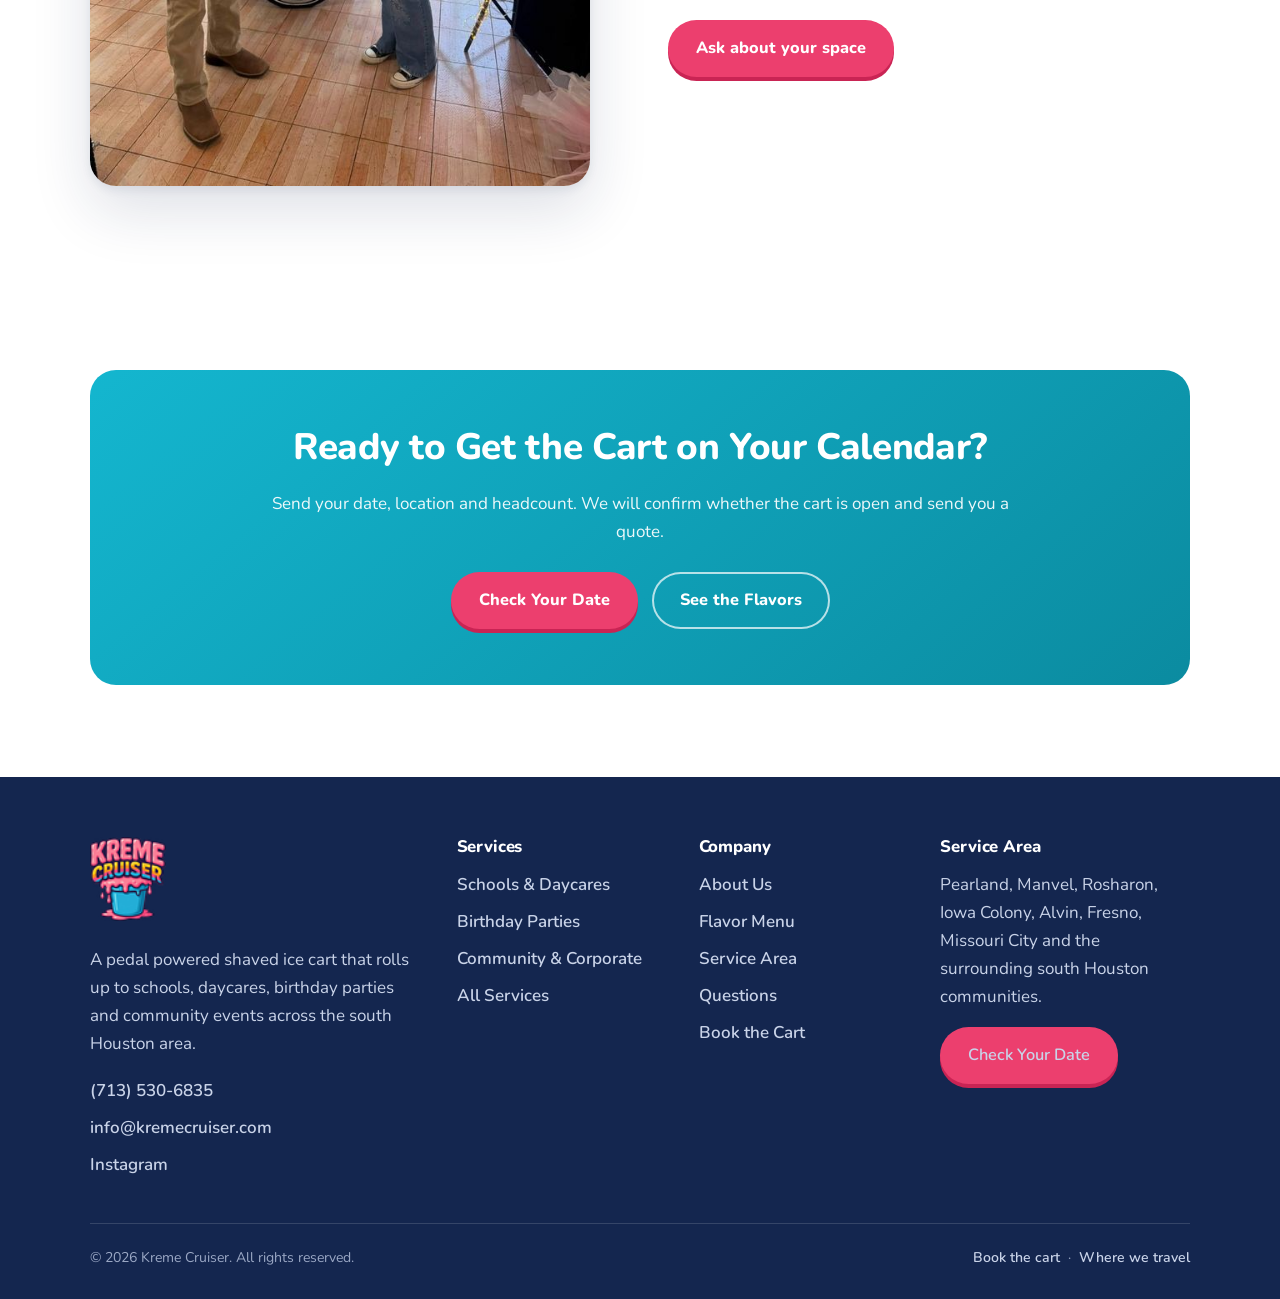
==== commit 47b67071: "Use the real logo artwork, add event photos, fix dropdown options - Swap in the supplied logo, key o" ====
--- a/index.html
+++ b/index.html
@@ -22,7 +22,8 @@
 <link rel="preconnect" href="https://fonts.gstatic.com" crossorigin>
 <link rel="stylesheet" href="https://fonts.googleapis.com/css2?family=Nunito:wght@400;600;700;800;900&display=swap">
 <link rel="stylesheet" href="assets/css/style.css">
-<link rel="icon" href="assets/img/favicon.svg" type="image/svg+xml">
+<link rel="icon" href="assets/img/favicon-32.png" sizes="32x32" type="image/png">
+<link rel="icon" href="assets/img/favicon-192.png" sizes="192x192" type="image/png">
 <link rel="apple-touch-icon" href="assets/img/apple-touch-icon.png">
 <link rel="manifest" href="site.webmanifest">
 <script type="application/ld+json">{
@@ -58,7 +59,7 @@
       <a class="logo" href="index.html">
         <img src="assets/img/kreme-cruiser-logo.png"
              srcset="assets/img/kreme-cruiser-logo.png 1x, assets/img/kreme-cruiser-logo@2x.png 2x, assets/img/kreme-cruiser-logo@3x.png 3x"
-             width="71" height="52" alt="Kreme Cruiser" decoding="async">
+             width="58" height="64" alt="Kreme Cruiser" decoding="async">
       </a>
       <button class="nav-toggle" type="button" aria-expanded="false" aria-controls="site-nav">
         <svg width="18" height="18" viewBox="0 0 24 24" fill="none" stroke="currentColor" stroke-width="2.5" stroke-linecap="round" aria-hidden="true"><path d="M3 6h18M3 12h18M3 18h18"/></svg>
@@ -175,8 +176,8 @@
       <div class="photo-strip">
         <figure><img src="assets/img/daycare-shaved-ice-party-1000.jpg" srcset="assets/img/daycare-shaved-ice-party-600.jpg 600w, assets/img/daycare-shaved-ice-party-1000.jpg 1000w" sizes="(max-width: 860px) 45vw, 260px" alt="Children seated around a table at a daycare eating cups of shaved ice" loading="lazy" decoding="async"><figcaption>Summer camp treat day</figcaption></figure>
         <figure><img src="assets/img/kreme-cruiser-team-event-1000.jpg" srcset="assets/img/kreme-cruiser-team-event-600.jpg 600w, assets/img/kreme-cruiser-team-event-1000.jpg 1000w" sizes="(max-width: 860px) 45vw, 260px" alt="Two Kreme Cruiser servers in matching shirts holding cups of shaved ice in front of the cart at an indoor event" loading="lazy" decoding="async"><figcaption>Indoor community event</figcaption></figure>
-        <figure><img src="assets/img/cart-menu-board-1000.jpg" srcset="assets/img/cart-menu-board-600.jpg 600w, assets/img/cart-menu-board-1000.jpg 1000w" sizes="(max-width: 860px) 45vw, 260px" alt="The Kreme Cruiser cart and A frame flavor menu set up outside a school building" loading="lazy" decoding="async"><figcaption>School field day</figcaption></figure>
-        <figure><img src="assets/img/sour-apple-orange-shaved-ice-1000.jpg" srcset="assets/img/sour-apple-orange-shaved-ice-600.jpg 600w, assets/img/sour-apple-orange-shaved-ice-1000.jpg 1000w" sizes="(max-width: 860px) 45vw, 260px" alt="A cup of orange and green shaved ice sitting on the Kreme Cruiser cart" loading="lazy" decoding="async"><figcaption>Mix and match cup</figcaption></figure>
+        <figure><img src="assets/img/kids-school-event-725.jpg" srcset="assets/img/kids-school-event-600.jpg 600w, assets/img/kids-school-event-725.jpg 725w" sizes="(max-width: 860px) 45vw, 260px" alt="Two boys holding cups of water ice in front of the Kreme Cruiser cart at a school event" loading="lazy" decoding="async"><figcaption>School celebration</figcaption></figure>
+        <figure><img src="assets/img/cart-neighborhood-ride-546.jpg" srcset="assets/img/cart-neighborhood-ride-546.jpg 546w" sizes="(max-width: 860px) 45vw, 260px" alt="The Kreme Cruiser cart being pedaled down a residential street" loading="lazy" decoding="async"><figcaption>Rolling into the neighborhood</figcaption></figure>
       </div>
       <div class="btn-row mt-32" style="justify-content:center;">
         <a class="btn btn-secondary" href="gallery.html">See more photos</a>
@@ -222,7 +223,7 @@
           <a class="logo" href="index.html">
         <img src="assets/img/kreme-cruiser-logo.png"
              srcset="assets/img/kreme-cruiser-logo.png 1x, assets/img/kreme-cruiser-logo@2x.png 2x, assets/img/kreme-cruiser-logo@3x.png 3x"
-             width="71" height="52" alt="Kreme Cruiser" decoding="async">
+             width="58" height="64" alt="Kreme Cruiser" decoding="async">
       </a>
           <p style="margin-top:16px;max-width:34ch;">A pedal powered shaved ice cart that rolls up to schools, daycares, birthday parties and community events across the south Houston area.</p>
           <ul style="margin-top:18px;">
--- a/assets/css/style.css
+++ b/assets/css/style.css
@@ -85,11 +85,11 @@
 }
 .header-inner {
   display: flex; align-items: center; justify-content: space-between;
-  gap: 16px; min-height: 74px;
+  gap: 16px; min-height: 88px;
 }
 .logo { display: inline-flex; align-items: center; text-decoration: none; }
-.logo img { display: block; height: 52px; width: auto; }
-@media (max-width: 520px) { .logo img { height: 42px; } }
+.logo img { display: block; height: 64px; width: auto; }
+@media (max-width: 520px) { .logo img { height: 52px; } }
 
 .nav-toggle {
   display: none; align-items: center; gap: 8px;
@@ -335,7 +335,7 @@
 .site-footer ul { list-style: none; margin: 0; padding: 0; display: grid; gap: 9px; }
 .site-footer a { color: #c9d3e8; text-decoration: none; font-weight: 600; }
 .site-footer a:hover { color: #fff; text-decoration: underline; }
-.site-footer .logo img { height: 60px; }
+.site-footer .logo img { height: 84px; }
 .footer-bottom {
   margin-top: 44px; padding-top: 22px; border-top: 1px solid rgba(255,255,255,.14);
   display: flex; flex-wrap: wrap; gap: 12px; justify-content: space-between;
@@ -397,3 +397,14 @@
 }
 .split-form { grid-template-columns: 1.62fr 1fr; }
 @media (max-width: 940px) { .split-form { grid-template-columns: 1fr; } }
+
+/* ---------- Gallery ---------- */
+.gallery-grid { display: grid; grid-template-columns: repeat(3, 1fr); gap: 26px; }
+@media (max-width: 900px) { .gallery-grid { grid-template-columns: repeat(2, 1fr); } }
+@media (max-width: 560px) { .gallery-grid { grid-template-columns: 1fr; } }
+.gallery-grid figure { margin: 0; }
+.gallery-grid img {
+  width: 100%; aspect-ratio: 4 / 5; object-fit: cover;
+  border-radius: var(--radius); box-shadow: var(--shadow);
+}
+.gallery-grid figcaption { margin-top: 12px; color: var(--ink-soft); font-size: .93rem; }
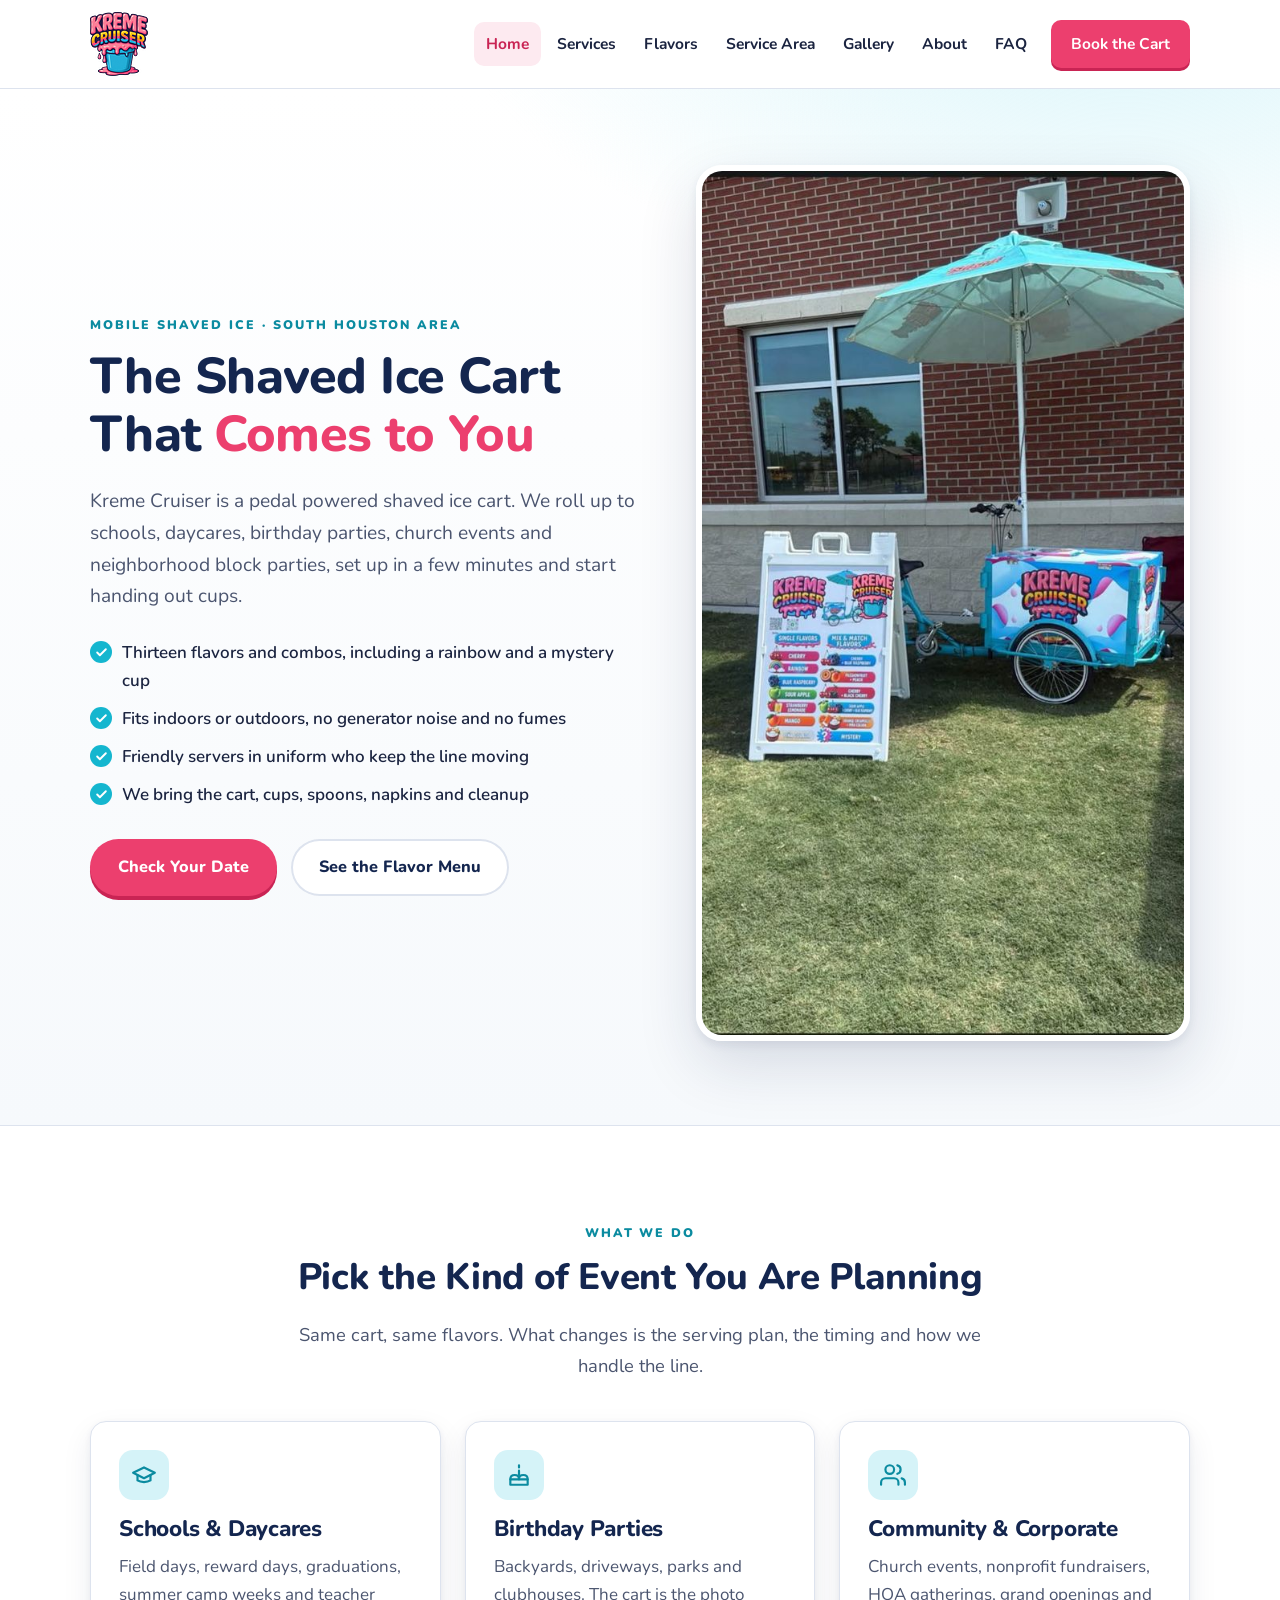
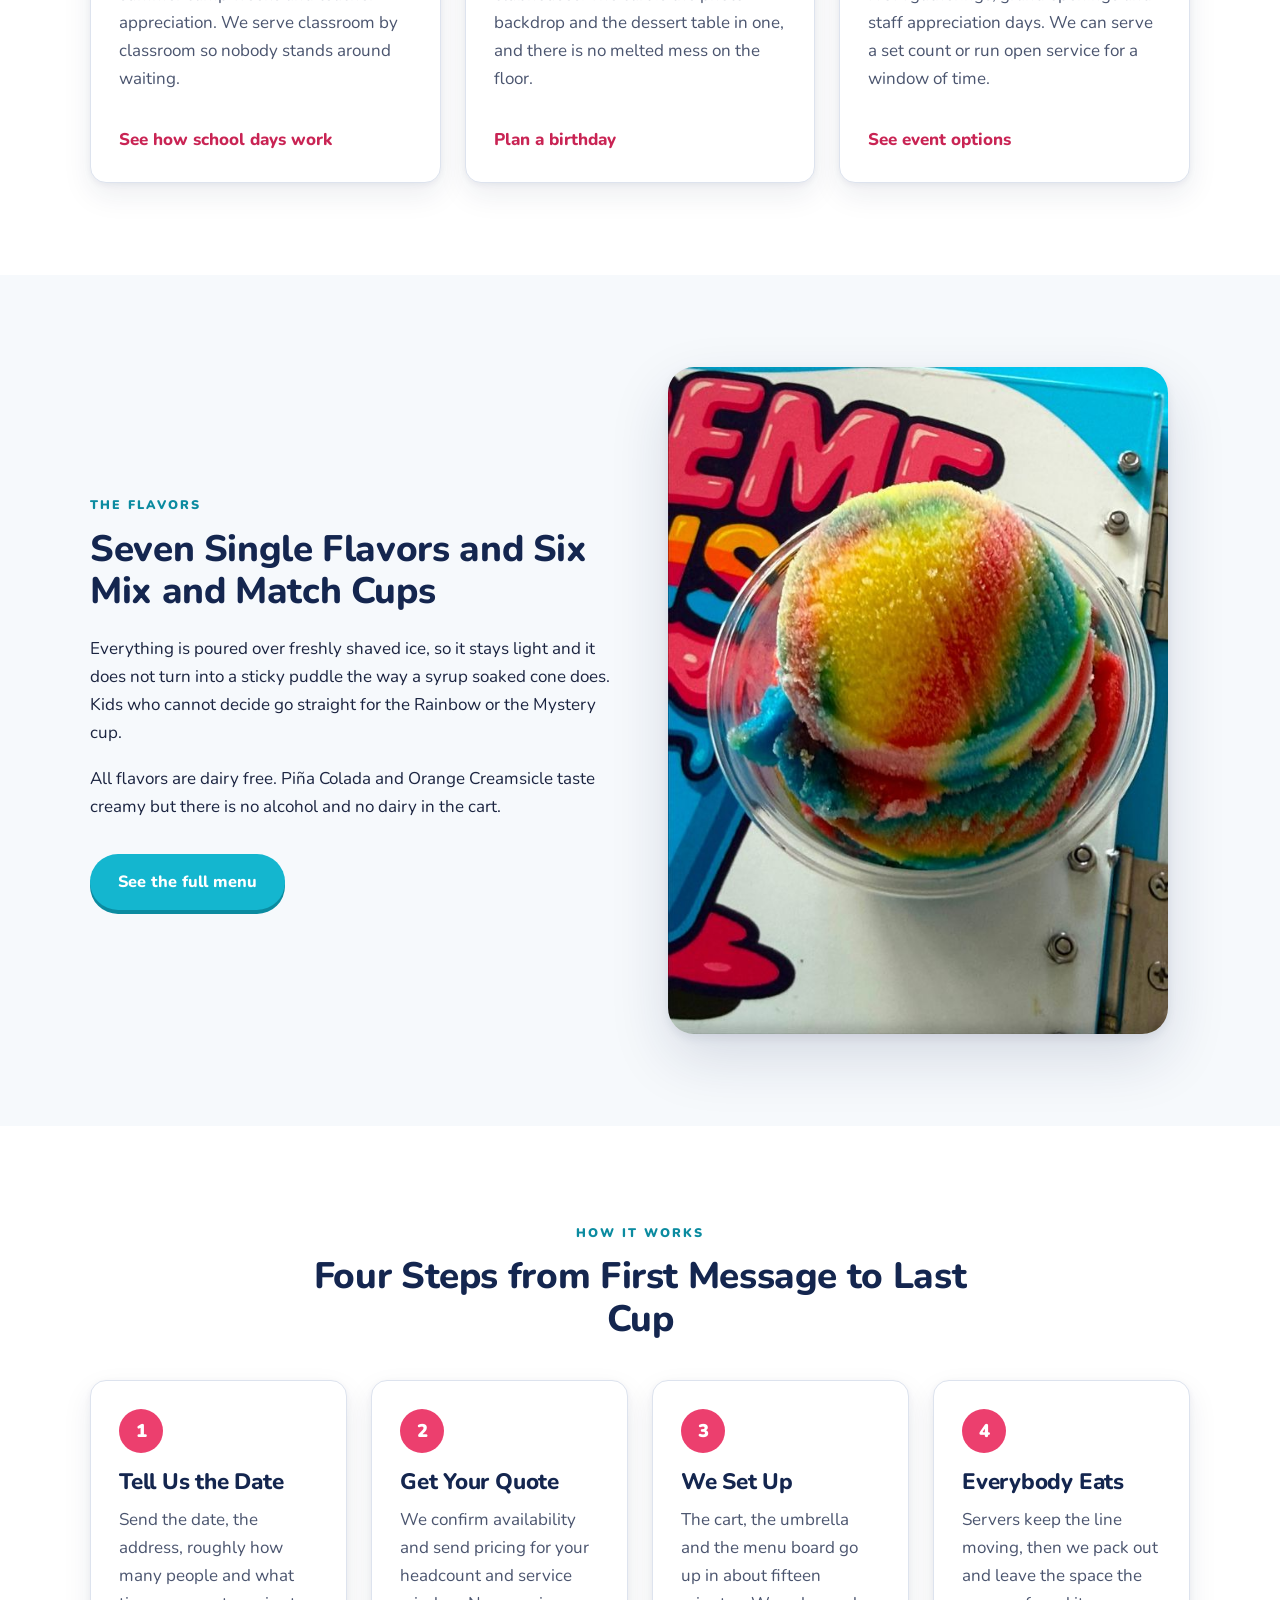
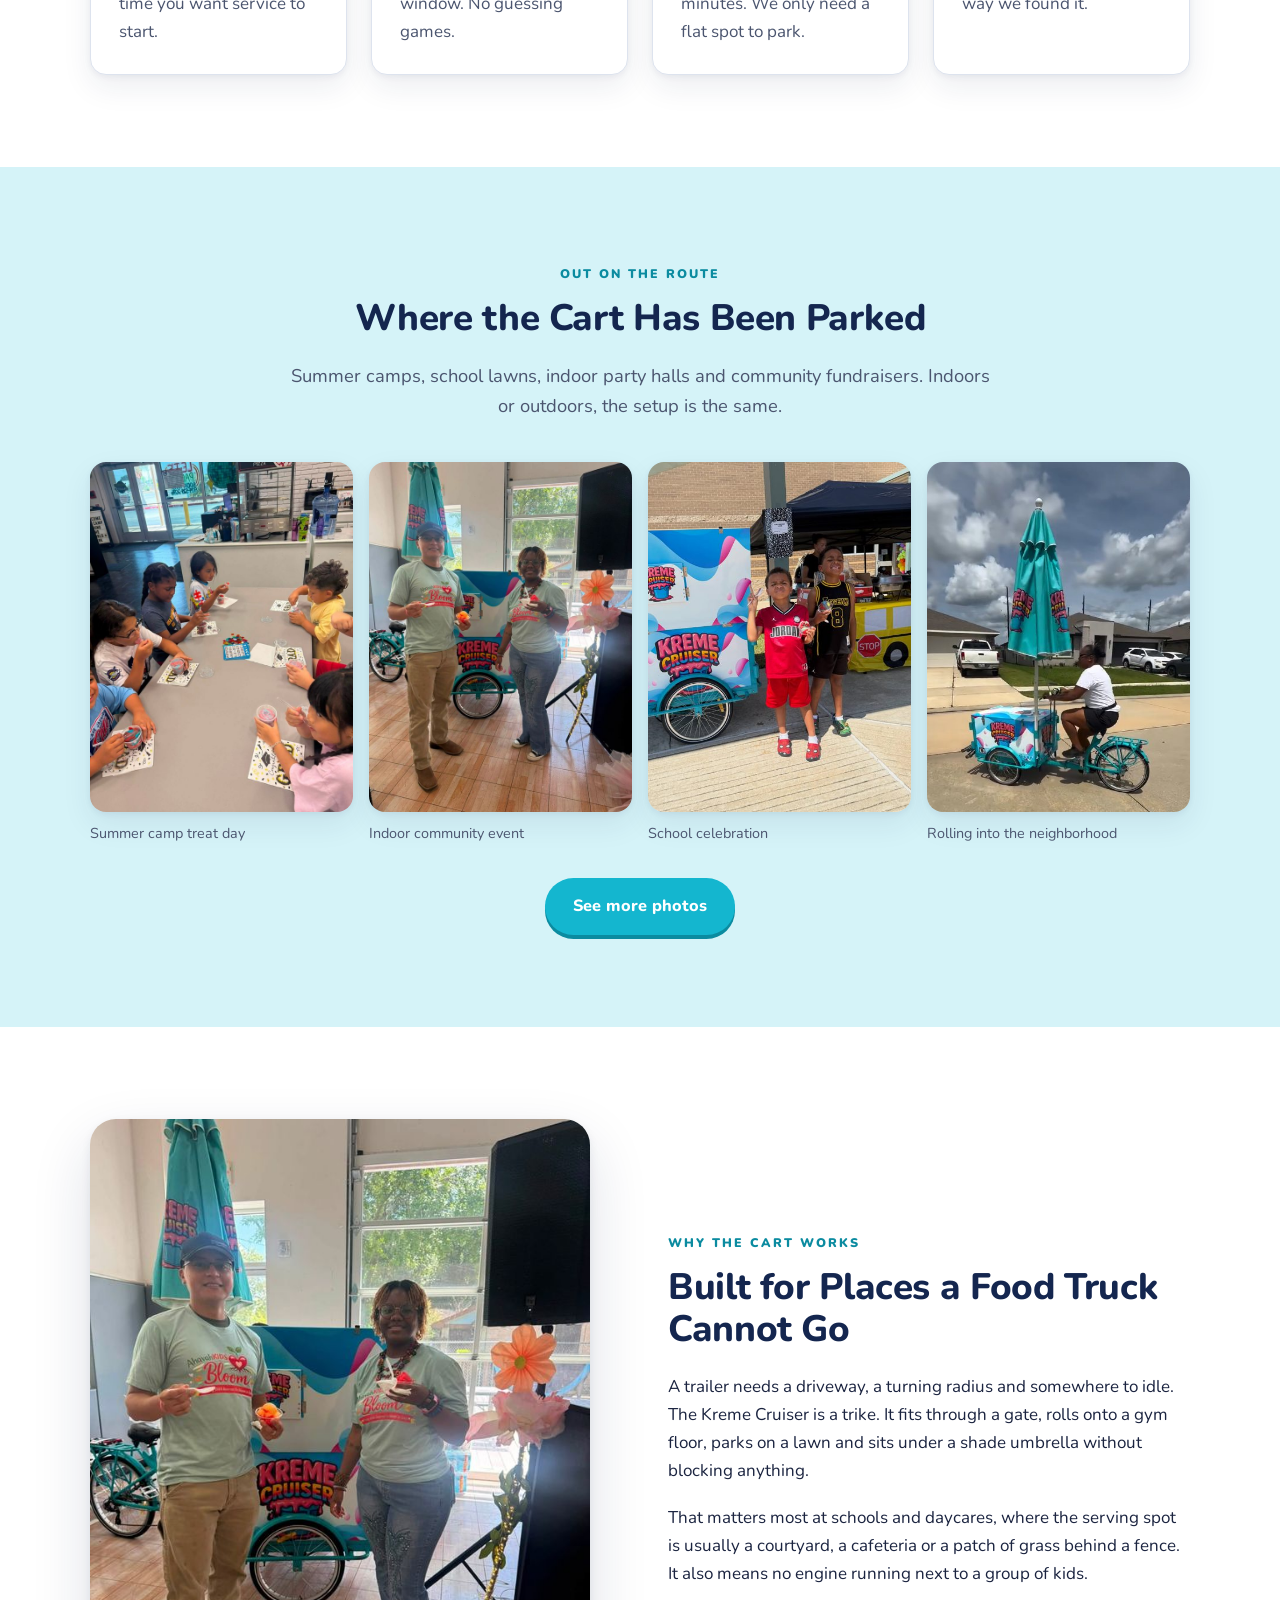
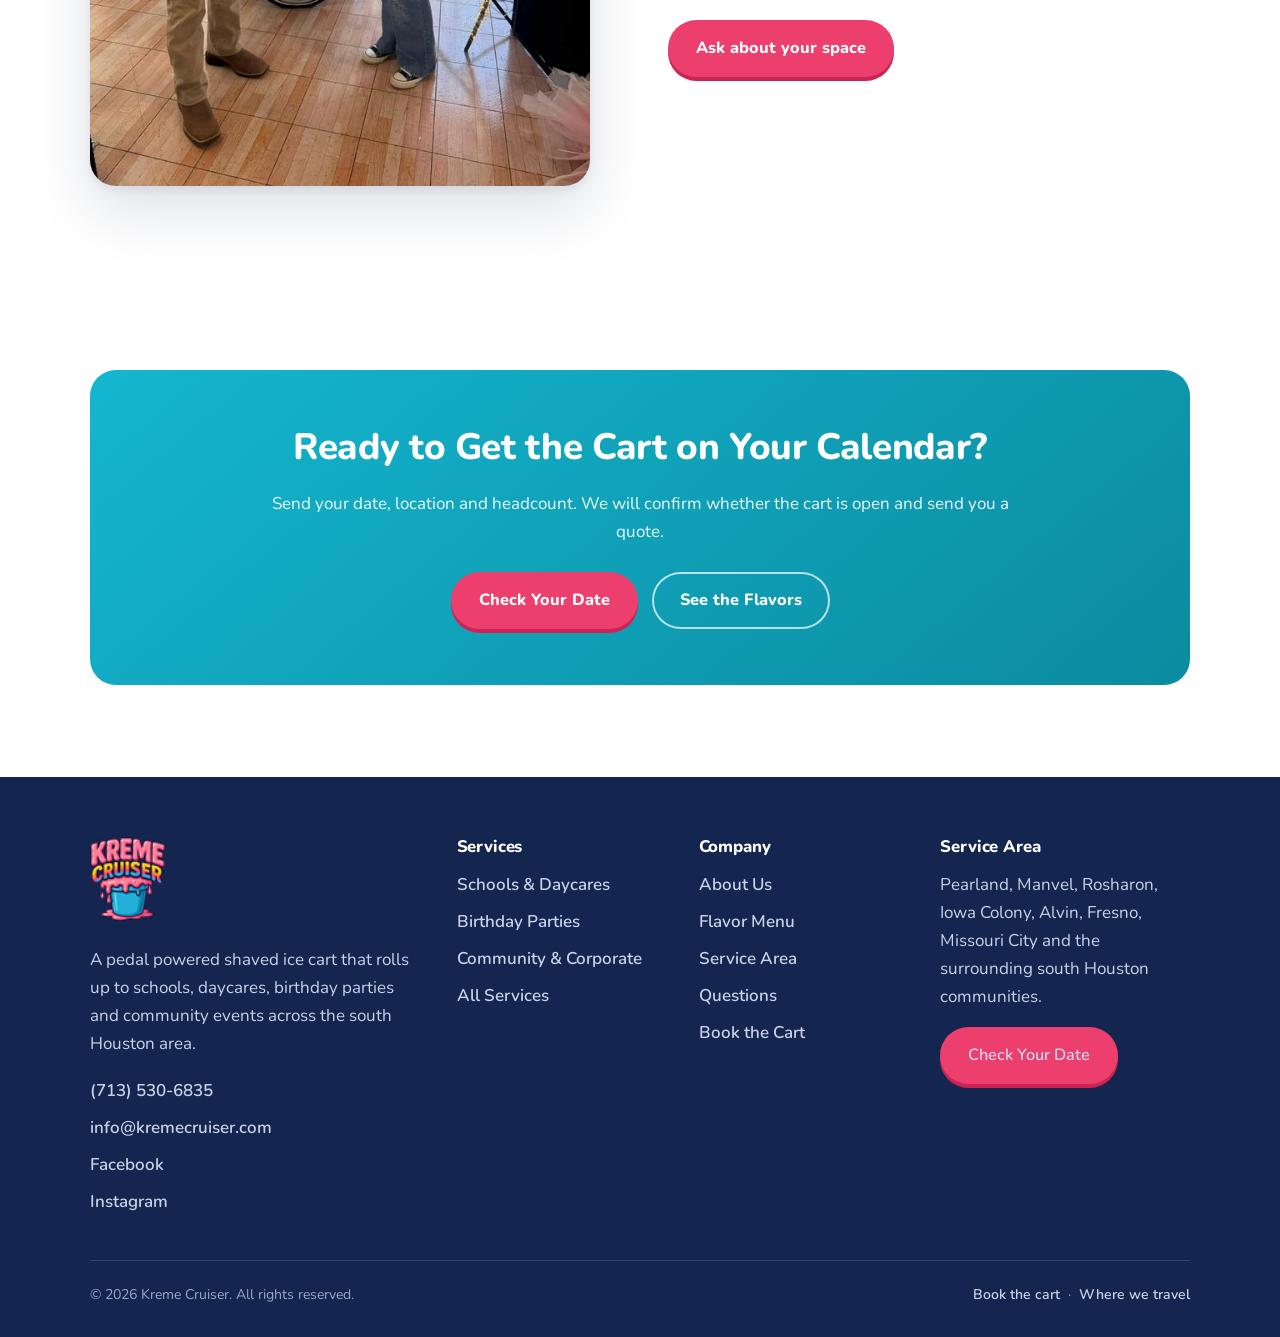
==== commit 0bbfb1e9: "Add the Facebook page and confirm the flavor list - Add the Facebook page URL, which lights up the l" ====
--- a/index.html
+++ b/index.html
@@ -36,7 +36,7 @@
   "url": "https://kreme-cruiser.netlify.app/",
   "telephone": "+1-713-530-6835",
   "email": "info@kremecruiser.com",
-  "sameAs": ["https://www.instagram.com/kreme_cruiser/"],
+  "sameAs": ["https://www.instagram.com/kreme_cruiser/", "https://www.facebook.com/p/Kreme-Cruiser-61588605541964/"],
   "image": "https://kreme-cruiser.netlify.app/assets/img/og-kreme-cruiser.jpg",
   "servesCuisine": "Shaved ice",
   "priceRange": "$$",
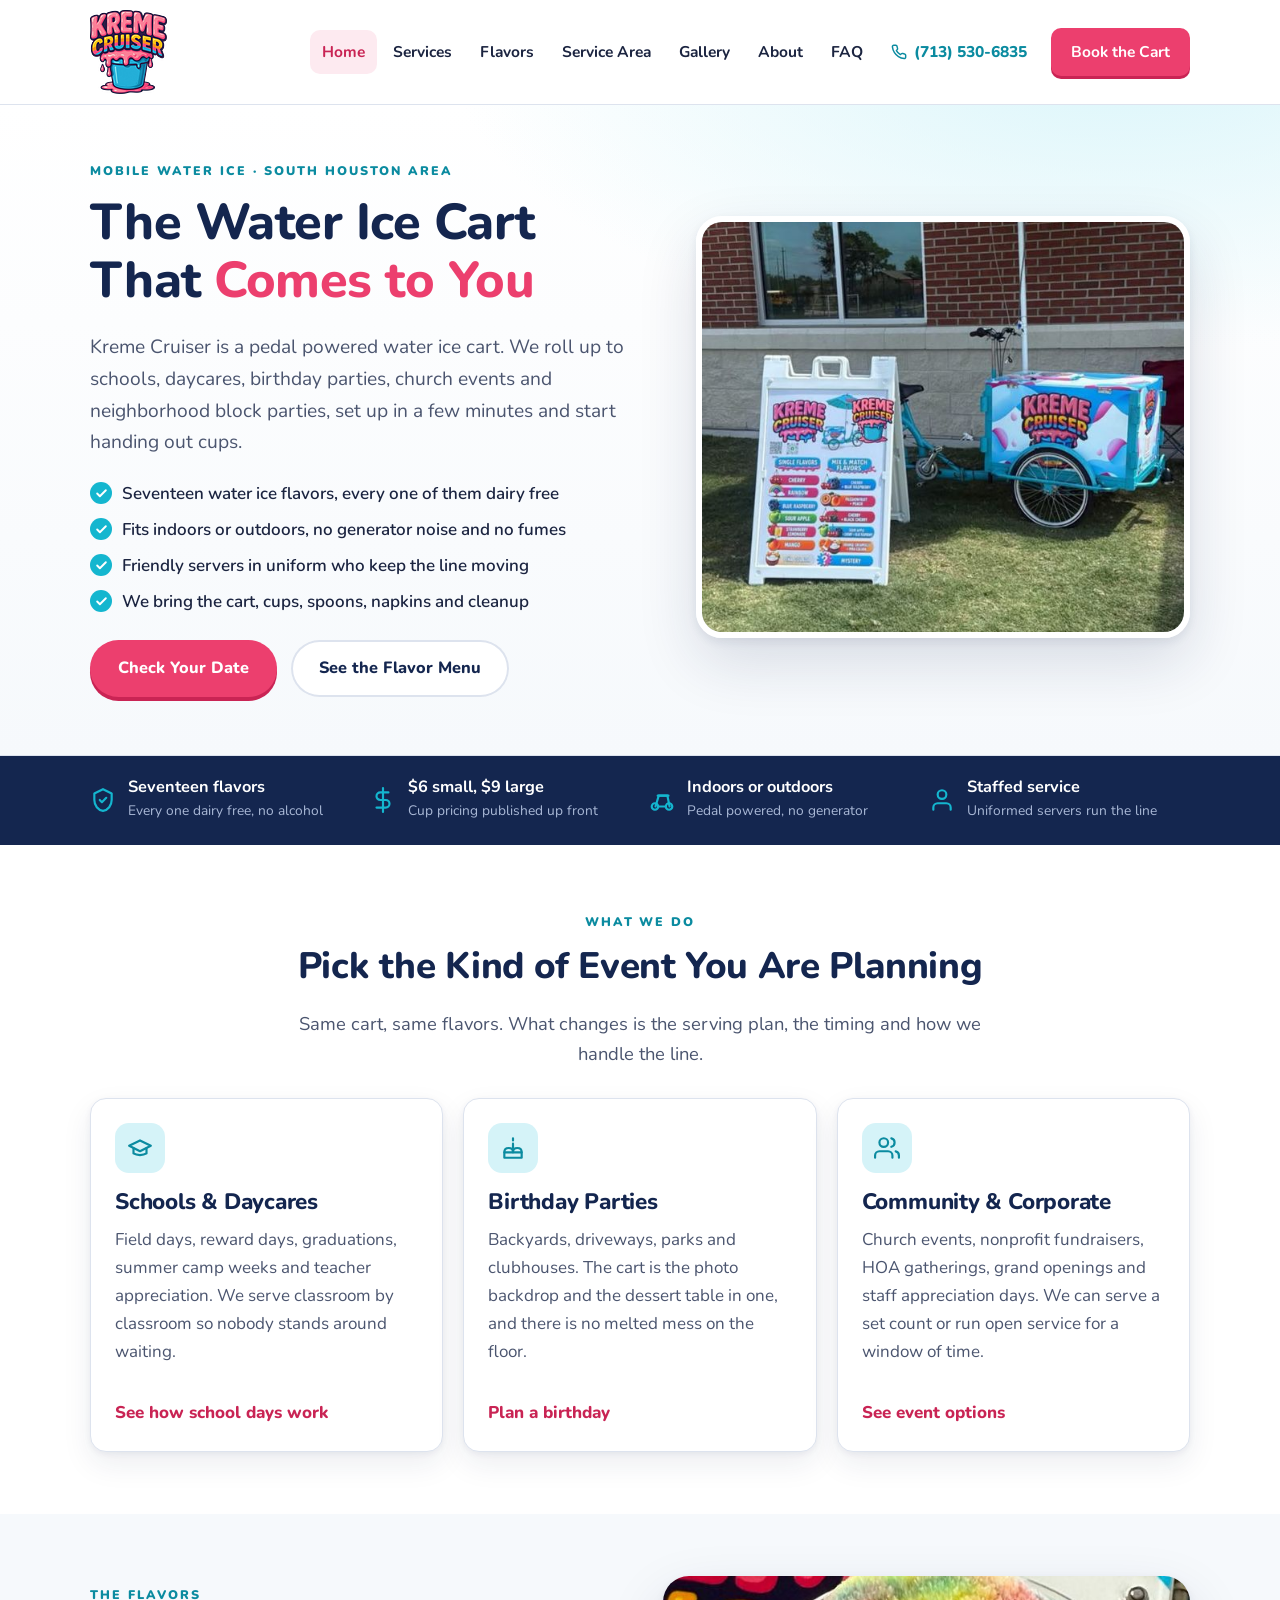
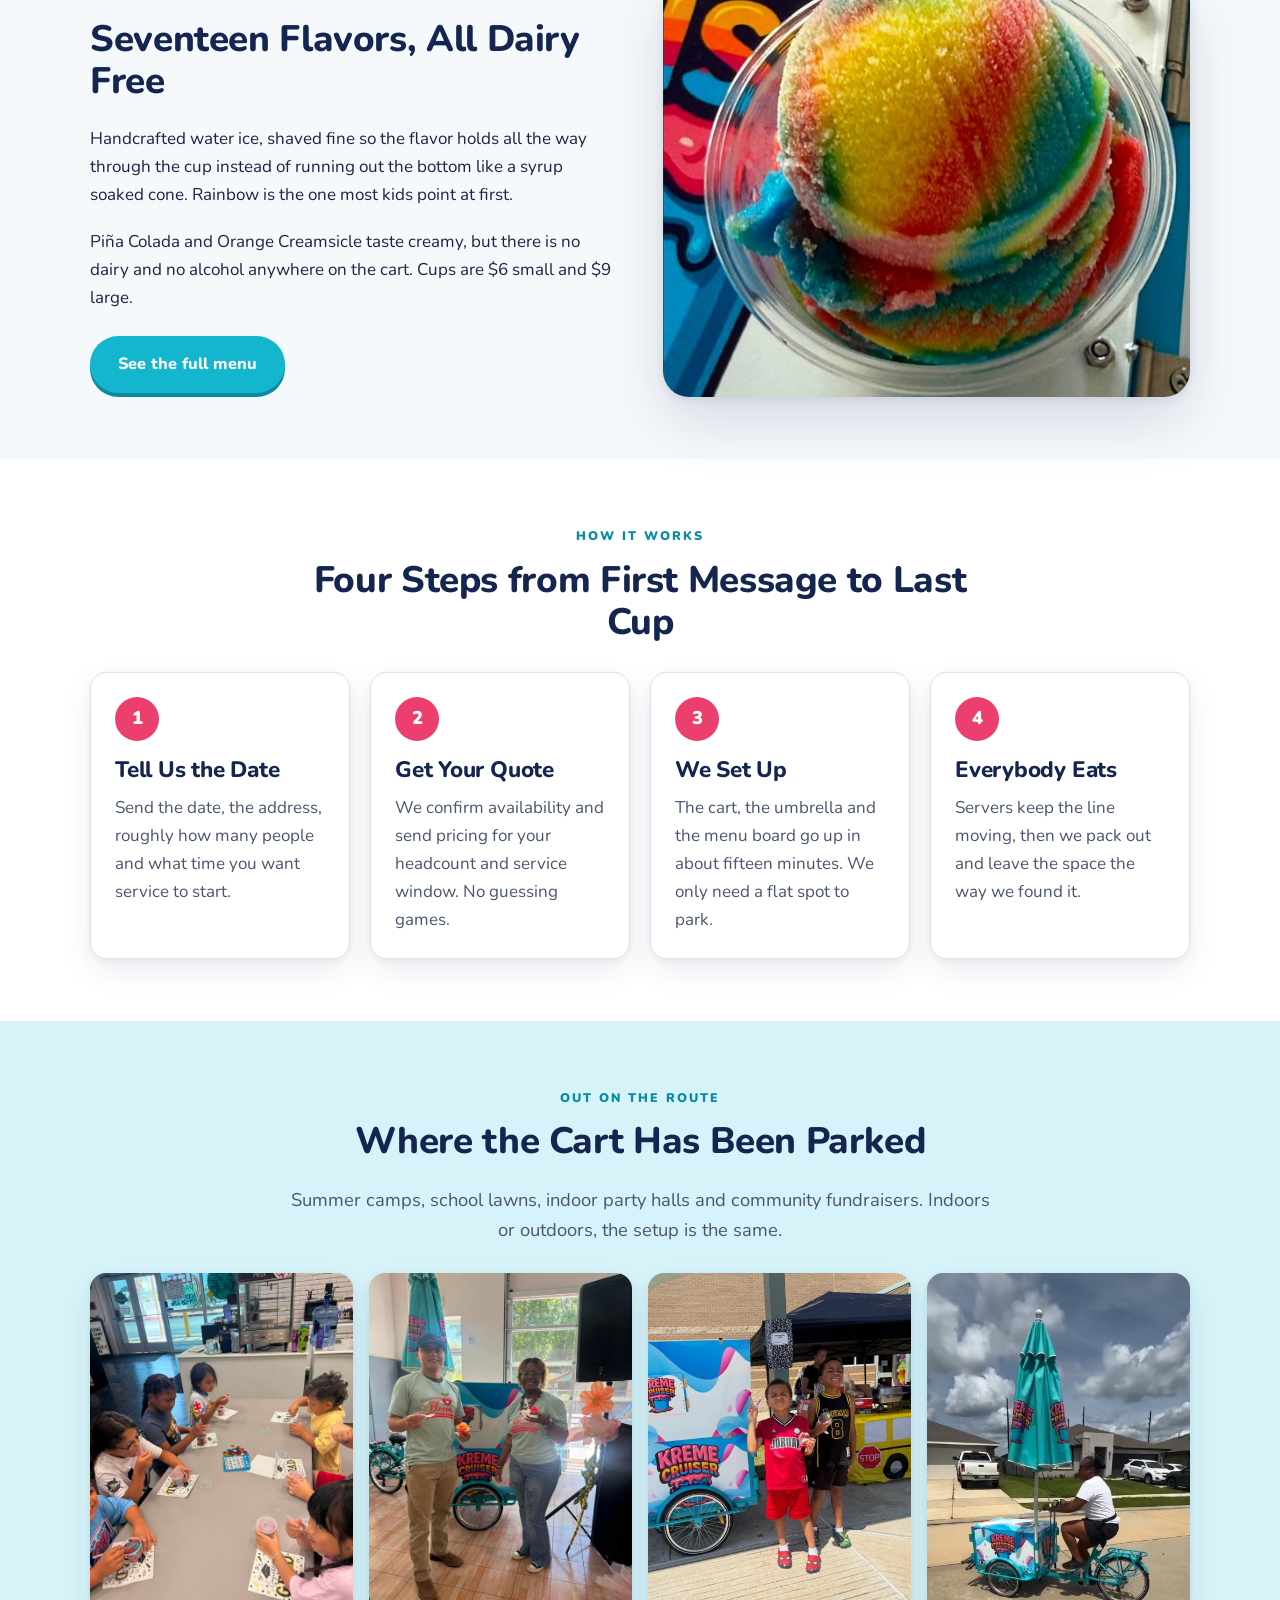
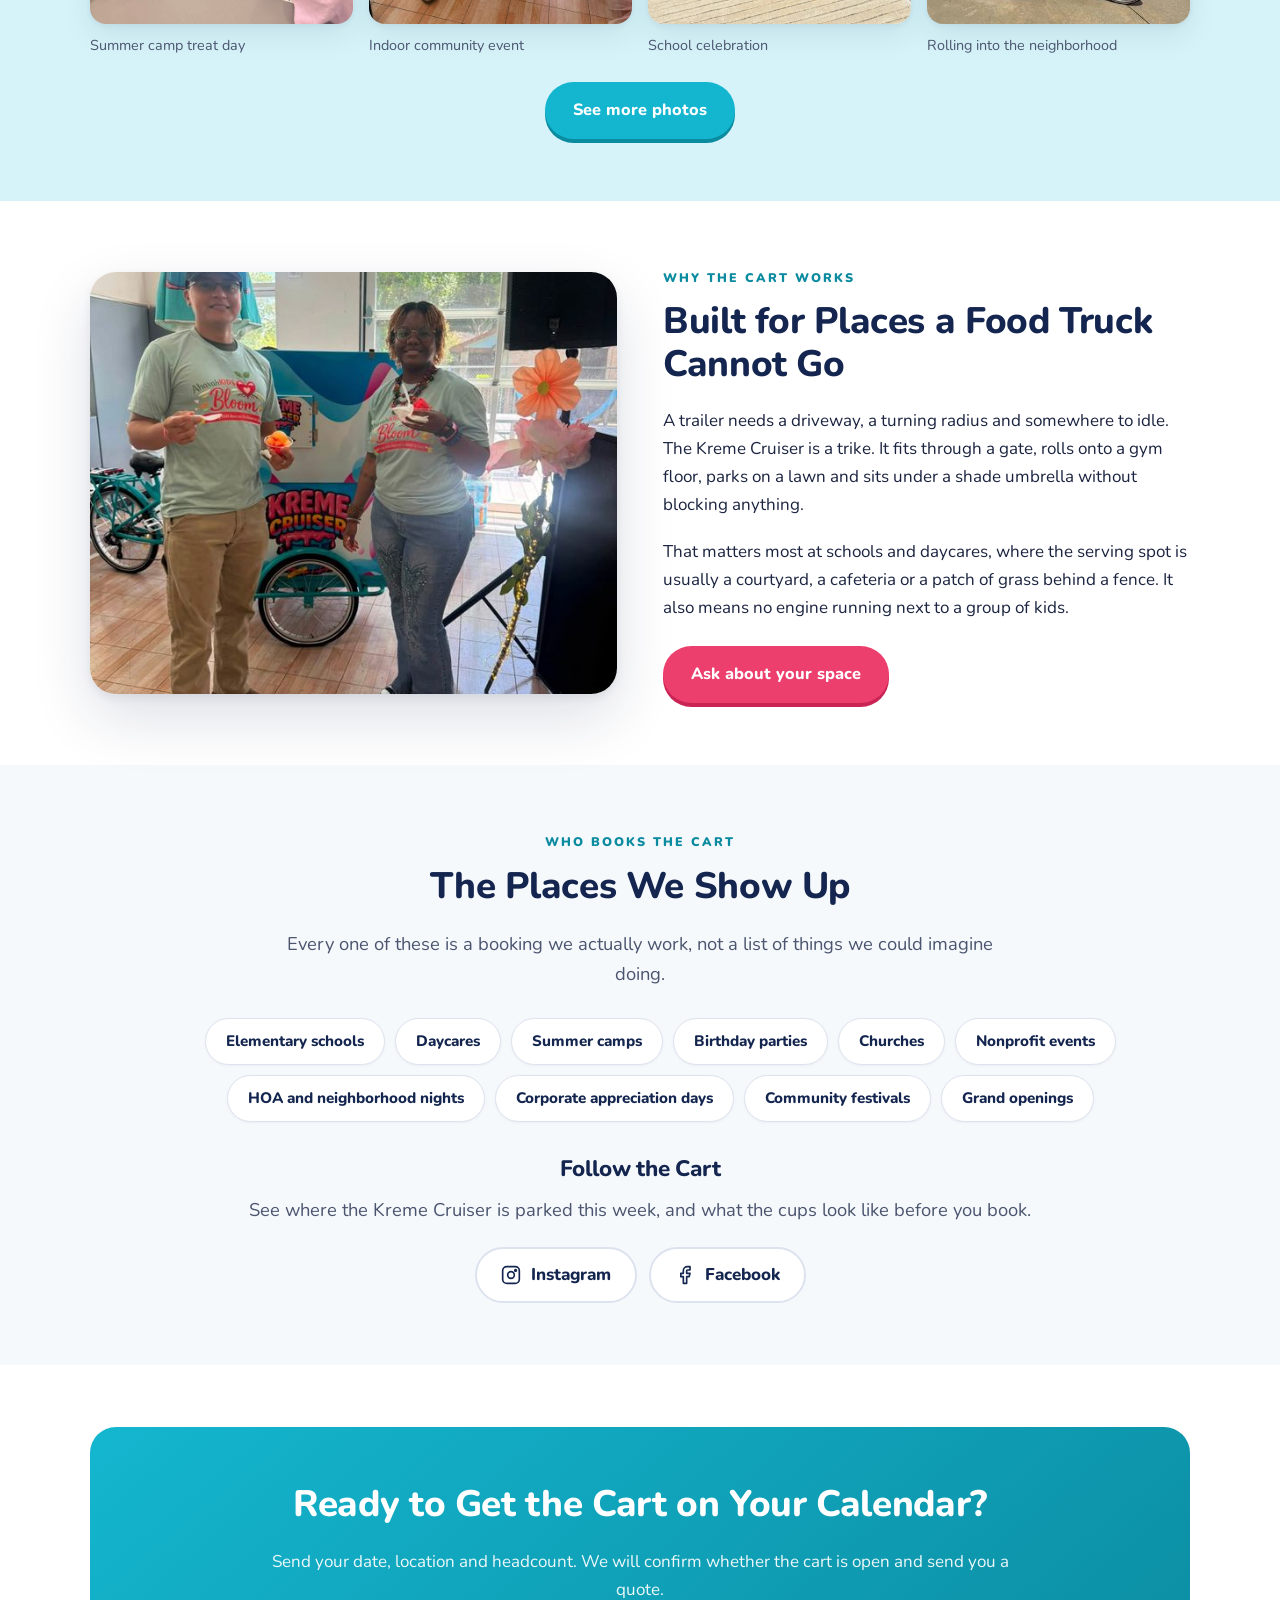
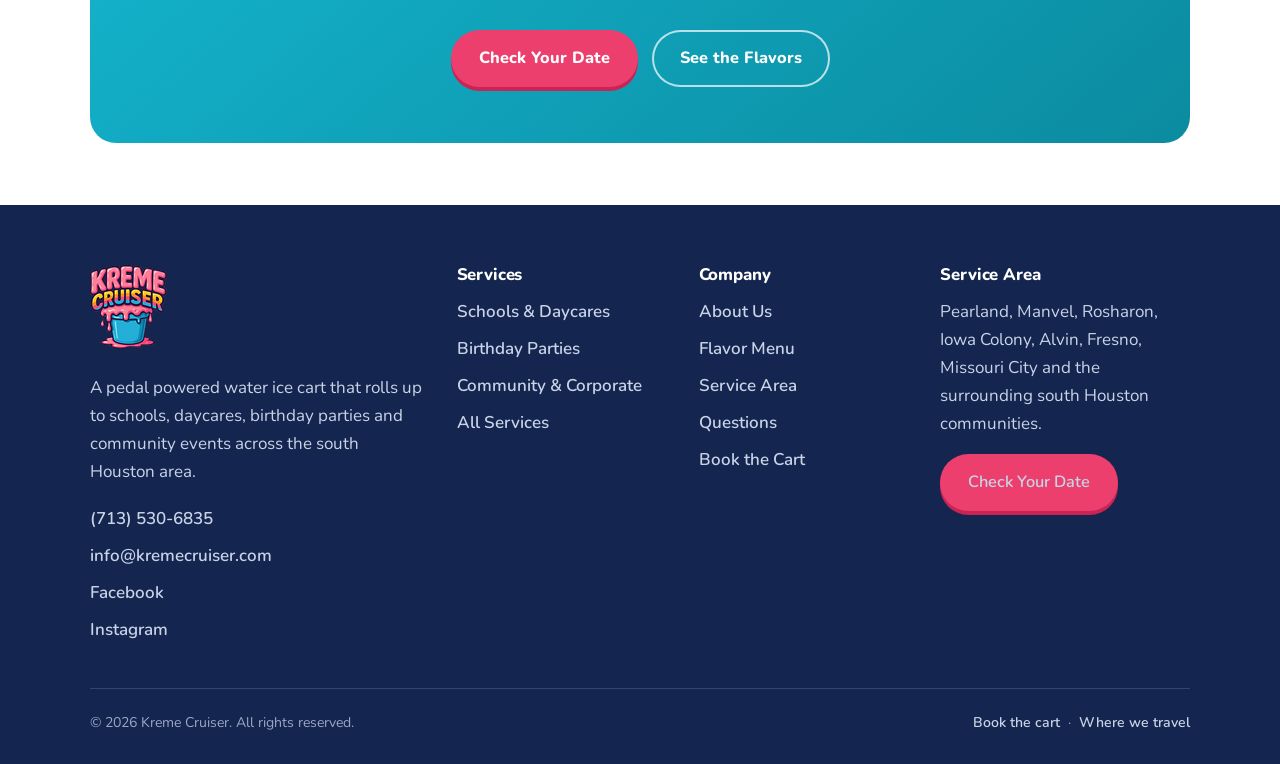
==== commit d7da4a36: "Tighten spacing, enlarge the logo and add trust signals Layout - Cut section, hero and page-header p" ====
--- a/index.html
+++ b/index.html
@@ -3,19 +3,19 @@
 <head>
 <meta charset="utf-8">
 <meta name="viewport" content="width=device-width, initial-scale=1">
-<title>Kreme Cruiser | Mobile Shaved Ice Cart, South Houston</title>
-<meta name="description" content="A pedal powered shaved ice cart for schools, daycares, birthdays and community events around Pearland, Manvel and Rosharon. Check your date.">
+<title>Kreme Cruiser | Mobile Water Ice Cart, South Houston</title>
+<meta name="description" content="A pedal powered water ice cart for schools, daycares, birthdays and community events around Pearland, Manvel and Rosharon. Check your date.">
 <link rel="canonical" href="https://kreme-cruiser.netlify.app/">
 <meta name="robots" content="index, follow">
 <meta property="og:type" content="website">
 <meta property="og:site_name" content="Kreme Cruiser">
-<meta property="og:title" content="Kreme Cruiser | Mobile Shaved Ice Cart, South Houston">
-<meta property="og:description" content="A pedal powered shaved ice cart for schools, daycares, birthdays and community events around Pearland, Manvel and Rosharon. Check your date.">
+<meta property="og:title" content="Kreme Cruiser | Mobile Water Ice Cart, South Houston">
+<meta property="og:description" content="A pedal powered water ice cart for schools, daycares, birthdays and community events around Pearland, Manvel and Rosharon. Check your date.">
 <meta property="og:url" content="https://kreme-cruiser.netlify.app/">
 <meta property="og:image" content="https://kreme-cruiser.netlify.app/assets/img/og-kreme-cruiser.jpg">
 <meta property="og:image:width" content="1200">
 <meta property="og:image:height" content="630">
-<meta property="og:image:alt" content="The Kreme Cruiser shaved ice cart parked under a teal umbrella beside its flavor menu board">
+<meta property="og:image:alt" content="The Kreme Cruiser water ice cart parked under a teal umbrella beside its flavor menu board">
 <meta name="twitter:card" content="summary_large_image">
 <meta name="theme-color" content="#14b6cf">
 <link rel="preconnect" href="https://fonts.googleapis.com">
@@ -31,8 +31,8 @@
   "@type": "FoodEstablishment",
   "@id": "https://kreme-cruiser.netlify.app/#business",
   "name": "Kreme Cruiser",
-  "alternateName": "Kreme Cruiser Shaved Ice",
-  "description": "Kreme Cruiser is a mobile shaved ice cart serving schools, daycares, birthday parties, church events and community gatherings in the south Houston area of Texas.",
+  "alternateName": "Kreme Cruiser Water Ice",
+  "description": "Kreme Cruiser is a mobile water ice cart serving schools, daycares, birthday parties, church events and community gatherings in the south Houston area of Texas.",
   "url": "https://kreme-cruiser.netlify.app/",
   "telephone": "+1-713-530-6835",
   "email": "info@kremecruiser.com",
@@ -46,7 +46,7 @@
     "@type": "Offer",
     "itemOffered": {
       "@type": "Service",
-      "name": "Mobile shaved ice cart service",
+      "name": "Mobile water ice cart service",
       "serviceType": "Event catering"
     }
   }
@@ -59,12 +59,18 @@
       <a class="logo" href="index.html">
         <img src="assets/img/kreme-cruiser-logo.png"
              srcset="assets/img/kreme-cruiser-logo.png 1x, assets/img/kreme-cruiser-logo@2x.png 2x, assets/img/kreme-cruiser-logo@3x.png 3x"
-             width="58" height="64" alt="Kreme Cruiser" decoding="async">
+             width="77" height="84" alt="Kreme Cruiser" decoding="async">
       </a>
+      <div class="header-actions">
+        <a class="header-call" data-contact="phone" href="#" data-contact-item hidden aria-label="Call Kreme Cruiser">
+          <svg viewBox="0 0 24 24" fill="none" stroke="currentColor" stroke-width="2.2" stroke-linecap="round" stroke-linejoin="round" aria-hidden="true"><path d="M22 16.9v3a2 2 0 0 1-2.2 2 19.8 19.8 0 0 1-8.6-3.1 19.5 19.5 0 0 1-6-6A19.8 19.8 0 0 1 2.1 4.2 2 2 0 0 1 4.1 2h3a2 2 0 0 1 2 1.7c.1.9.4 1.8.7 2.7a2 2 0 0 1-.5 2.1L8.1 9.9a16 16 0 0 0 6 6l1.4-1.2a2 2 0 0 1 2.1-.5c.9.3 1.8.6 2.7.7a2 2 0 0 1 1.7 2Z"/></svg>
+          <span class="visually-hidden">Call</span>
+        </a>
       <button class="nav-toggle" type="button" aria-expanded="false" aria-controls="site-nav">
         <svg width="18" height="18" viewBox="0 0 24 24" fill="none" stroke="currentColor" stroke-width="2.5" stroke-linecap="round" aria-hidden="true"><path d="M3 6h18M3 12h18M3 18h18"/></svg>
         Menu
       </button>
+      </div>
       <nav class="site-nav" id="site-nav" aria-label="Main">
         <ul>
             <li><a href="index.html" aria-current="page">Home</a></li>
@@ -74,6 +80,7 @@
             <li><a href="gallery.html">Gallery</a></li>
             <li><a href="about.html">About</a></li>
             <li><a href="faq.html">FAQ</a></li>
+            <li class="nav-phone" data-contact-item hidden><a data-contact="phone" href="#"><svg viewBox="0 0 24 24" fill="none" stroke-width="2.2" stroke-linecap="round" stroke-linejoin="round" aria-hidden="true"><path d="M22 16.9v3a2 2 0 0 1-2.2 2 19.8 19.8 0 0 1-8.6-3.1 19.5 19.5 0 0 1-6-6A19.8 19.8 0 0 1 2.1 4.2 2 2 0 0 1 4.1 2h3a2 2 0 0 1 2 1.7c.1.9.4 1.8.7 2.7a2 2 0 0 1-.5 2.1L8.1 9.9a16 16 0 0 0 6 6l1.4-1.2a2 2 0 0 1 2.1-.5c.9.3 1.8.6 2.7.7a2 2 0 0 1 1.7 2Z"/></svg><span data-contact-text>Phone</span></a></li>
             <li class="nav-cta"><a href="contact.html">Book the Cart</a></li>
         </ul>
       </nav>
@@ -84,11 +91,11 @@
   <section class="hero">
     <div class="wrap hero-grid">
       <div>
-        <span class="eyebrow">Mobile shaved ice &middot; South Houston area</span>
-        <h1>The Shaved Ice Cart That <span class="accent">Comes to You</span></h1>
-        <p class="hero-lede">Kreme Cruiser is a pedal powered shaved ice cart. We roll up to schools, daycares, birthday parties, church events and neighborhood block parties, set up in a few minutes and start handing out cups.</p>
+        <span class="eyebrow">Mobile water ice &middot; South Houston area</span>
+        <h1>The Water Ice Cart That <span class="accent">Comes to You</span></h1>
+        <p class="hero-lede">Kreme Cruiser is a pedal powered water ice cart. We roll up to schools, daycares, birthday parties, church events and neighborhood block parties, set up in a few minutes and start handing out cups.</p>
         <ul class="hero-points">
-          <li>Thirteen flavors and combos, including a rainbow and a mystery cup</li>
+          <li>Seventeen water ice flavors, every one of them dairy free</li>
           <li>Fits indoors or outdoors, no generator noise and no fumes</li>
           <li>Friendly servers in uniform who keep the line moving</li>
           <li>We bring the cart, cups, spoons, napkins and cleanup</li>
@@ -99,11 +106,26 @@
         </div>
       </div>
       <div class="hero-photo">
-        <img src="assets/img/cart-menu-board-1179.jpg" srcset="assets/img/cart-menu-board-600.jpg 600w, assets/img/cart-menu-board-1000.jpg 1000w, assets/img/cart-menu-board-1179.jpg 1179w" sizes="(max-width: 860px) 90vw, 500px" alt="The Kreme Cruiser shaved ice cart set up on a school lawn under a teal umbrella next to its flavor menu board" loading="eager" decoding="async">
-      </div>
-    </div>
-  </section>
-
+        <img src="assets/img/cart-menu-board-1179.jpg" srcset="assets/img/cart-menu-board-600.jpg 600w, assets/img/cart-menu-board-1000.jpg 1000w, assets/img/cart-menu-board-1179.jpg 1179w" sizes="(max-width: 860px) 90vw, 500px" alt="The Kreme Cruiser water ice cart set up on a school lawn under a teal umbrella next to its flavor menu board" loading="eager" decoding="async">
+      </div>
+    </div>
+  </section>
+
+
+  <section class="trust-bar">
+    <div class="wrap">
+      <ul>
+        <li><svg viewBox="0 0 24 24" fill="none" stroke-width="2" stroke-linecap="round" stroke-linejoin="round" aria-hidden="true"><path d="M12 2 4 6v6c0 5 3.4 9.4 8 10 4.6-.6 8-5 8-10V6Z"/><path d="m9 12 2 2 4-4"/></svg>
+          <div><b>Seventeen flavors</b><span>Every one dairy free, no alcohol</span></div></li>
+        <li><svg viewBox="0 0 24 24" fill="none" stroke-width="2" stroke-linecap="round" stroke-linejoin="round" aria-hidden="true"><path d="M12 1v22"/><path d="M17 5H9.5a3.5 3.5 0 0 0 0 7h5a3.5 3.5 0 0 1 0 7H6"/></svg>
+          <div><b>$6 small, $9 large</b><span>Cup pricing published up front</span></div></li>
+        <li><svg viewBox="0 0 24 24" fill="none" stroke-width="2" stroke-linecap="round" stroke-linejoin="round" aria-hidden="true"><circle cx="5.5" cy="18" r="3"/><circle cx="18.5" cy="18" r="3"/><path d="M8.5 18h7"/><path d="M6 18 9 8h8l2 10"/><path d="M8 8h10"/></svg>
+          <div><b>Indoors or outdoors</b><span>Pedal powered, no generator</span></div></li>
+        <li><svg viewBox="0 0 24 24" fill="none" stroke-width="2" stroke-linecap="round" stroke-linejoin="round" aria-hidden="true"><path d="M20 21v-2a4 4 0 0 0-4-4H8a4 4 0 0 0-4 4v2"/><circle cx="12" cy="7" r="4"/></svg>
+          <div><b>Staffed service</b><span>Uniformed servers run the line</span></div></li>
+      </ul>
+    </div>
+  </section>
   <section class="section">
     <div class="wrap">
       <div class="section-head center">
@@ -139,14 +161,14 @@
       <div class="split">
         <div>
           <span class="eyebrow">The flavors</span>
-          <h2>Seven Single Flavors and Six Mix and Match Cups</h2>
-          <p>Everything is poured over freshly shaved ice, so it stays light and it does not turn into a sticky puddle the way a syrup soaked cone does. Kids who cannot decide go straight for the Rainbow or the Mystery cup.</p>
-          <p>All flavors are dairy free. Pi&ntilde;a Colada and Orange Creamsicle taste creamy but there is no alcohol and no dairy in the cart.</p>
+          <h2>Seventeen Flavors, All Dairy Free</h2>
+          <p>Handcrafted water ice, shaved fine so the flavor holds all the way through the cup instead of running out the bottom like a syrup soaked cone. Rainbow is the one most kids point at first.</p>
+          <p>Pi&ntilde;a Colada and Orange Creamsicle taste creamy, but there is no dairy and no alcohol anywhere on the cart. Cups are $6 small and $9 large.</p>
           <div class="btn-row mt-32">
             <a class="btn btn-secondary" href="flavors.html">See the full menu</a>
           </div>
         </div>
-        <div><img src="assets/img/rainbow-shaved-ice-1179.jpg" srcset="assets/img/rainbow-shaved-ice-600.jpg 600w, assets/img/rainbow-shaved-ice-1000.jpg 1000w, assets/img/rainbow-shaved-ice-1179.jpg 1179w" sizes="(max-width: 860px) 90vw, 500px" alt="A cup of rainbow shaved ice with red, yellow, green and blue layers on the Kreme Cruiser cart" loading="lazy" decoding="async"></div>
+        <div><img src="assets/img/rainbow-shaved-ice-1179.jpg" srcset="assets/img/rainbow-shaved-ice-600.jpg 600w, assets/img/rainbow-shaved-ice-1000.jpg 1000w, assets/img/rainbow-shaved-ice-1179.jpg 1179w" sizes="(max-width: 860px) 90vw, 500px" alt="A cup of rainbow water ice with red, yellow, green and blue layers on the Kreme Cruiser cart" loading="lazy" decoding="async"></div>
       </div>
     </div>
   </section>
@@ -174,8 +196,8 @@
         <p class="lede">Summer camps, school lawns, indoor party halls and community fundraisers. Indoors or outdoors, the setup is the same.</p>
       </div>
       <div class="photo-strip">
-        <figure><img src="assets/img/daycare-shaved-ice-party-1000.jpg" srcset="assets/img/daycare-shaved-ice-party-600.jpg 600w, assets/img/daycare-shaved-ice-party-1000.jpg 1000w" sizes="(max-width: 860px) 45vw, 260px" alt="Children seated around a table at a daycare eating cups of shaved ice" loading="lazy" decoding="async"><figcaption>Summer camp treat day</figcaption></figure>
-        <figure><img src="assets/img/kreme-cruiser-team-event-1000.jpg" srcset="assets/img/kreme-cruiser-team-event-600.jpg 600w, assets/img/kreme-cruiser-team-event-1000.jpg 1000w" sizes="(max-width: 860px) 45vw, 260px" alt="Two Kreme Cruiser servers in matching shirts holding cups of shaved ice in front of the cart at an indoor event" loading="lazy" decoding="async"><figcaption>Indoor community event</figcaption></figure>
+        <figure><img src="assets/img/daycare-shaved-ice-party-1000.jpg" srcset="assets/img/daycare-shaved-ice-party-600.jpg 600w, assets/img/daycare-shaved-ice-party-1000.jpg 1000w" sizes="(max-width: 860px) 45vw, 260px" alt="Children seated around a table at a daycare eating cups of water ice" loading="lazy" decoding="async"><figcaption>Summer camp treat day</figcaption></figure>
+        <figure><img src="assets/img/kreme-cruiser-team-event-1000.jpg" srcset="assets/img/kreme-cruiser-team-event-600.jpg 600w, assets/img/kreme-cruiser-team-event-1000.jpg 1000w" sizes="(max-width: 860px) 45vw, 260px" alt="Two Kreme Cruiser servers in matching shirts holding cups of water ice in front of the cart at an indoor event" loading="lazy" decoding="async"><figcaption>Indoor community event</figcaption></figure>
         <figure><img src="assets/img/kids-school-event-725.jpg" srcset="assets/img/kids-school-event-600.jpg 600w, assets/img/kids-school-event-725.jpg 725w" sizes="(max-width: 860px) 45vw, 260px" alt="Two boys holding cups of water ice in front of the Kreme Cruiser cart at a school event" loading="lazy" decoding="async"><figcaption>School celebration</figcaption></figure>
         <figure><img src="assets/img/cart-neighborhood-ride-546.jpg" srcset="assets/img/cart-neighborhood-ride-546.jpg 546w" sizes="(max-width: 860px) 45vw, 260px" alt="The Kreme Cruiser cart being pedaled down a residential street" loading="lazy" decoding="async"><figcaption>Rolling into the neighborhood</figcaption></figure>
       </div>
@@ -188,7 +210,7 @@
   <section class="section">
     <div class="wrap">
       <div class="split">
-        <div><img src="assets/img/kreme-cruiser-team-event-1179.jpg" srcset="assets/img/kreme-cruiser-team-event-600.jpg 600w, assets/img/kreme-cruiser-team-event-1000.jpg 1000w, assets/img/kreme-cruiser-team-event-1179.jpg 1179w" sizes="(max-width: 860px) 90vw, 500px" alt="Kreme Cruiser servers in branded shirts serving shaved ice at an indoor event" loading="lazy" decoding="async"></div>
+        <div><img src="assets/img/kreme-cruiser-team-event-1179.jpg" srcset="assets/img/kreme-cruiser-team-event-600.jpg 600w, assets/img/kreme-cruiser-team-event-1000.jpg 1000w, assets/img/kreme-cruiser-team-event-1179.jpg 1179w" sizes="(max-width: 860px) 90vw, 500px" alt="Kreme Cruiser servers in branded shirts serving water ice at an indoor event" loading="lazy" decoding="async"></div>
         <div>
           <span class="eyebrow">Why the cart works</span>
           <h2>Built for Places a Food Truck Cannot Go</h2>
@@ -202,6 +224,36 @@
     </div>
   </section>
 
+  <section class="section section-shell">
+    <div class="wrap">
+      <div class="section-head center">
+        <span class="eyebrow">Who books the cart</span>
+        <h2>The Places We Show Up</h2>
+        <p class="lede">Every one of these is a booking we actually work, not a list of things we could imagine doing.</p>
+      </div>
+      <ul class="venues">
+        <li>Elementary schools</li><li>Daycares</li><li>Summer camps</li>
+        <li>Birthday parties</li><li>Churches</li><li>Nonprofit events</li>
+        <li>HOA and neighborhood nights</li><li>Corporate appreciation days</li>
+        <li>Community festivals</li><li>Grand openings</li>
+      </ul>
+      <div class="center" style="margin-top:34px;">
+        <h3>Follow the Cart</h3>
+        <p class="lede" style="max-width:44em;margin:0 auto;">See where the Kreme Cruiser is parked this week, and what the cups look like before you book.</p>
+        <div class="social-row">
+          <a class="social-btn" data-contact="instagram" href="#" rel="noopener" data-contact-item hidden>
+            <svg viewBox="0 0 24 24" fill="none" stroke="currentColor" stroke-width="2" stroke-linecap="round" stroke-linejoin="round" aria-hidden="true"><rect x="2" y="2" width="20" height="20" rx="5"/><circle cx="12" cy="12" r="4"/><circle cx="17.5" cy="6.5" r="1"/></svg>
+            Instagram
+          </a>
+          <a class="social-btn" data-contact="facebook" href="#" rel="noopener" data-contact-item hidden>
+            <svg viewBox="0 0 24 24" fill="none" stroke="currentColor" stroke-width="2" stroke-linecap="round" stroke-linejoin="round" aria-hidden="true"><path d="M18 2h-3a5 5 0 0 0-5 5v3H7v4h3v8h4v-8h3l1-4h-4V7a1 1 0 0 1 1-1h3Z"/></svg>
+            Facebook
+          </a>
+        </div>
+      </div>
+    </div>
+  </section>
+
   <section class="section">
     <div class="wrap">
       <div class="callout">
@@ -223,9 +275,9 @@
           <a class="logo" href="index.html">
         <img src="assets/img/kreme-cruiser-logo.png"
              srcset="assets/img/kreme-cruiser-logo.png 1x, assets/img/kreme-cruiser-logo@2x.png 2x, assets/img/kreme-cruiser-logo@3x.png 3x"
-             width="58" height="64" alt="Kreme Cruiser" decoding="async">
+             width="77" height="84" alt="Kreme Cruiser" decoding="async">
       </a>
-          <p style="margin-top:16px;max-width:34ch;">A pedal powered shaved ice cart that rolls up to schools, daycares, birthday parties and community events across the south Houston area.</p>
+          <p style="margin-top:16px;max-width:34ch;">A pedal powered water ice cart that rolls up to schools, daycares, birthday parties and community events across the south Houston area.</p>
           <ul style="margin-top:18px;">
             <li data-contact-item hidden><a data-contact="phone" href="#">Phone</a></li>
             <li data-contact-item hidden><a data-contact="email" href="#">Email</a></li>
--- a/assets/css/style.css
+++ b/assets/css/style.css
@@ -85,11 +85,11 @@
 }
 .header-inner {
   display: flex; align-items: center; justify-content: space-between;
-  gap: 16px; min-height: 88px;
+  gap: 16px; min-height: 104px;
 }
 .logo { display: inline-flex; align-items: center; text-decoration: none; }
-.logo img { display: block; height: 64px; width: auto; }
-@media (max-width: 520px) { .logo img { height: 52px; } }
+.logo img { display: block; height: 84px; width: auto; }
+@media (max-width: 520px) { .logo img { height: 60px; } }
 
 .nav-toggle {
   display: none; align-items: center; gap: 8px;
@@ -145,10 +145,10 @@
 .btn-row { display: flex; flex-wrap: wrap; gap: 14px; }
 
 /* ---------- Sections ---------- */
-.section { padding: clamp(52px, 8vw, 92px) 0; }
+.section { padding: clamp(38px, 5vw, 62px) 0; }
 .section-shell { background: var(--shell); }
 .section-teal { background: var(--teal-soft); }
-.section-head { max-width: 720px; margin-bottom: 40px; }
+.section-head { max-width: 720px; margin-bottom: 28px; }
 .section-head.center { margin-left: auto; margin-right: auto; text-align: center; }
 .eyebrow {
   display: inline-block; font-size: .78rem; font-weight: 900; letter-spacing: .16em;
@@ -161,7 +161,7 @@
   background:
     radial-gradient(1100px 500px at 88% -10%, #d9f5fa 0%, rgba(217,245,250,0) 62%),
     linear-gradient(180deg, #ffffff 0%, var(--shell) 100%);
-  padding: clamp(44px, 6vw, 76px) 0 clamp(52px, 7vw, 84px);
+  padding: clamp(30px, 4vw, 52px) 0 clamp(34px, 4.5vw, 58px);
   border-bottom: 1px solid var(--line);
 }
 .hero-grid {
@@ -175,7 +175,8 @@
   border-radius: var(--radius-lg); overflow: hidden;
   box-shadow: var(--shadow-lg); border: 6px solid #fff;
 }
-.hero-points { list-style: none; margin: 26px 0 30px; padding: 0; display: grid; gap: 10px; }
+.hero-photo img { width: 100%; aspect-ratio: 4 / 3.4; object-fit: cover; }
+.hero-points { list-style: none; margin: 20px 0 24px; padding: 0; display: grid; gap: 8px; }
 .hero-points li { display: flex; gap: 10px; align-items: flex-start; font-weight: 600; }
 .hero-points li::before {
   content: ""; flex: none; width: 22px; height: 22px; margin-top: 2px; border-radius: 50%;
@@ -187,7 +188,7 @@
 }
 
 /* ---------- Cards ---------- */
-.grid { display: grid; gap: 24px; }
+.grid { display: grid; gap: 20px; }
 .grid-2 { grid-template-columns: repeat(2, 1fr); }
 .grid-3 { grid-template-columns: repeat(3, 1fr); }
 .grid-4 { grid-template-columns: repeat(4, 1fr); }
@@ -196,7 +197,7 @@
 
 .card {
   background: #fff; border: 1px solid var(--line); border-radius: var(--radius);
-  padding: 28px; box-shadow: var(--shadow);
+  padding: 24px; box-shadow: var(--shadow);
 }
 .card h3 { margin-bottom: .5em; }
 .card p { color: var(--ink-soft); }
@@ -247,9 +248,10 @@
 .photo-strip figcaption { font-size: .9rem; color: var(--ink-soft); margin-top: 10px; }
 
 /* ---------- Split ---------- */
-.split { display: grid; grid-template-columns: 1fr 1fr; gap: clamp(28px, 5vw, 56px); align-items: center; }
+.split { display: grid; grid-template-columns: 1fr 1fr; gap: clamp(26px, 4vw, 46px); align-items: center; }
 @media (max-width: 860px) { .split { grid-template-columns: 1fr; } }
-.split img { border-radius: var(--radius-lg); box-shadow: var(--shadow-lg); }
+.split img { border-radius: var(--radius-lg); box-shadow: var(--shadow-lg); width: 100%; aspect-ratio: 4 / 3.2; object-fit: cover; }
+.split-form img { aspect-ratio: auto; }
 
 /* ---------- FAQ ---------- */
 .faq { display: grid; gap: 14px; }
@@ -320,7 +322,7 @@
 /* ---------- Page header ---------- */
 .page-head {
   background: linear-gradient(180deg, #fff 0%, var(--shell) 100%);
-  padding: 10px 0 clamp(40px, 6vw, 64px);
+  padding: 8px 0 clamp(30px, 4vw, 46px);
   border-bottom: 1px solid var(--line);
 }
 .page-head h1 { margin-top: 18px; }
@@ -345,7 +347,7 @@
 /* ---------- Utilities ---------- */
 .center { text-align: center; }
 .mt-0 { margin-top: 0; }
-.mt-32 { margin-top: 32px; }
+.mt-32 { margin-top: 24px; }
 .mb-0 { margin-bottom: 0; }
 .visually-hidden {
   position: absolute; width: 1px; height: 1px; overflow: hidden;
@@ -408,3 +410,55 @@
   border-radius: var(--radius); box-shadow: var(--shadow);
 }
 .gallery-grid figcaption { margin-top: 12px; color: var(--ink-soft); font-size: .93rem; }
+
+/* ---------- Trust bar ---------- */
+.trust-bar { background: var(--navy); color: #fff; padding: 22px 0; }
+.trust-bar ul {
+  list-style: none; margin: 0; padding: 0;
+  display: grid; grid-template-columns: repeat(4, 1fr); gap: 18px;
+}
+@media (max-width: 820px) { .trust-bar ul { grid-template-columns: repeat(2, 1fr); } }
+.trust-bar li { display: flex; align-items: center; gap: 12px; }
+.trust-bar b { display: block; font-size: 1.02rem; color: #fff; line-height: 1.2; }
+.trust-bar span { display: block; font-size: .86rem; color: #a9b8d6; margin-top: 3px; }
+.trust-bar svg { width: 26px; height: 26px; flex: none; stroke: var(--teal); }
+
+/* ---------- Venue strip ---------- */
+.venues { display: flex; flex-wrap: wrap; gap: 10px; justify-content: center; }
+.venues li {
+  list-style: none; background: #fff; border: 1px solid var(--line);
+  border-radius: 999px; padding: 10px 20px; font-weight: 800;
+  color: var(--navy); font-size: .95rem; box-shadow: 0 1px 3px rgba(20,38,79,.05);
+}
+
+/* ---------- Social band ---------- */
+.social-row { display: flex; flex-wrap: wrap; gap: 12px; justify-content: center; margin-top: 22px; }
+.social-btn {
+  display: inline-flex; align-items: center; gap: 10px;
+  background: #fff; border: 2px solid var(--line); border-radius: 999px;
+  padding: 12px 24px; font-weight: 800; color: var(--navy); text-decoration: none;
+}
+.social-btn:hover { border-color: var(--pink); color: var(--pink-deep); }
+.social-btn svg { width: 20px; height: 20px; }
+
+/* ---------- Header phone ---------- */
+.nav-phone a {
+  display: inline-flex; align-items: center; gap: 7px;
+  font-weight: 800; color: var(--teal-deep); white-space: nowrap;
+}
+.nav-phone svg { width: 16px; height: 16px; stroke: currentColor; }
+
+/* ---------- Mobile call button ---------- */
+.header-actions { display: contents; }
+.header-call { display: none; }
+@media (max-width: 900px) {
+  .header-actions { display: flex; align-items: center; gap: 10px; }
+  .header-call {
+    display: inline-flex; align-items: center; justify-content: center;
+    width: 46px; height: 46px; border-radius: 12px;
+    background: var(--teal); color: #fff; text-decoration: none;
+    box-shadow: 0 3px 0 var(--teal-deep);
+  }
+  .header-call:hover { background: var(--teal-deep); color: #fff; }
+  .header-call svg { width: 21px; height: 21px; }
+}
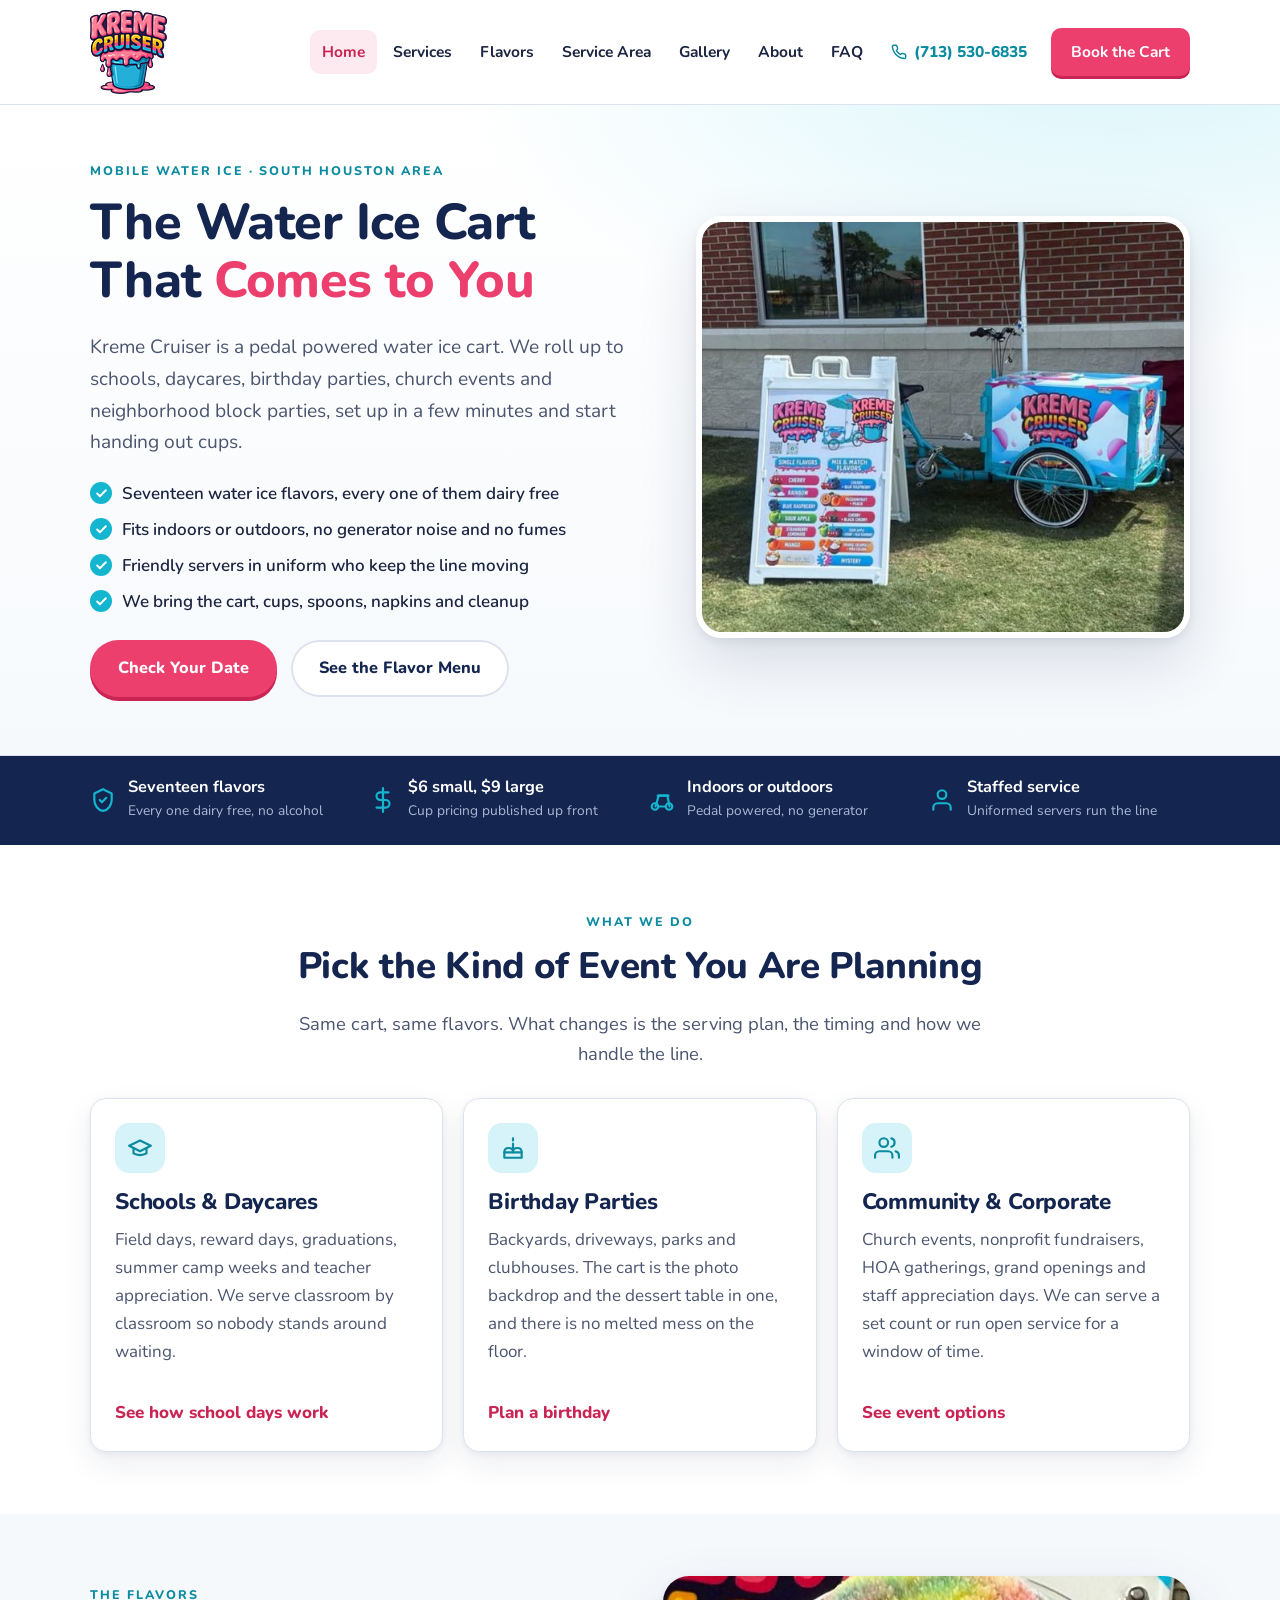
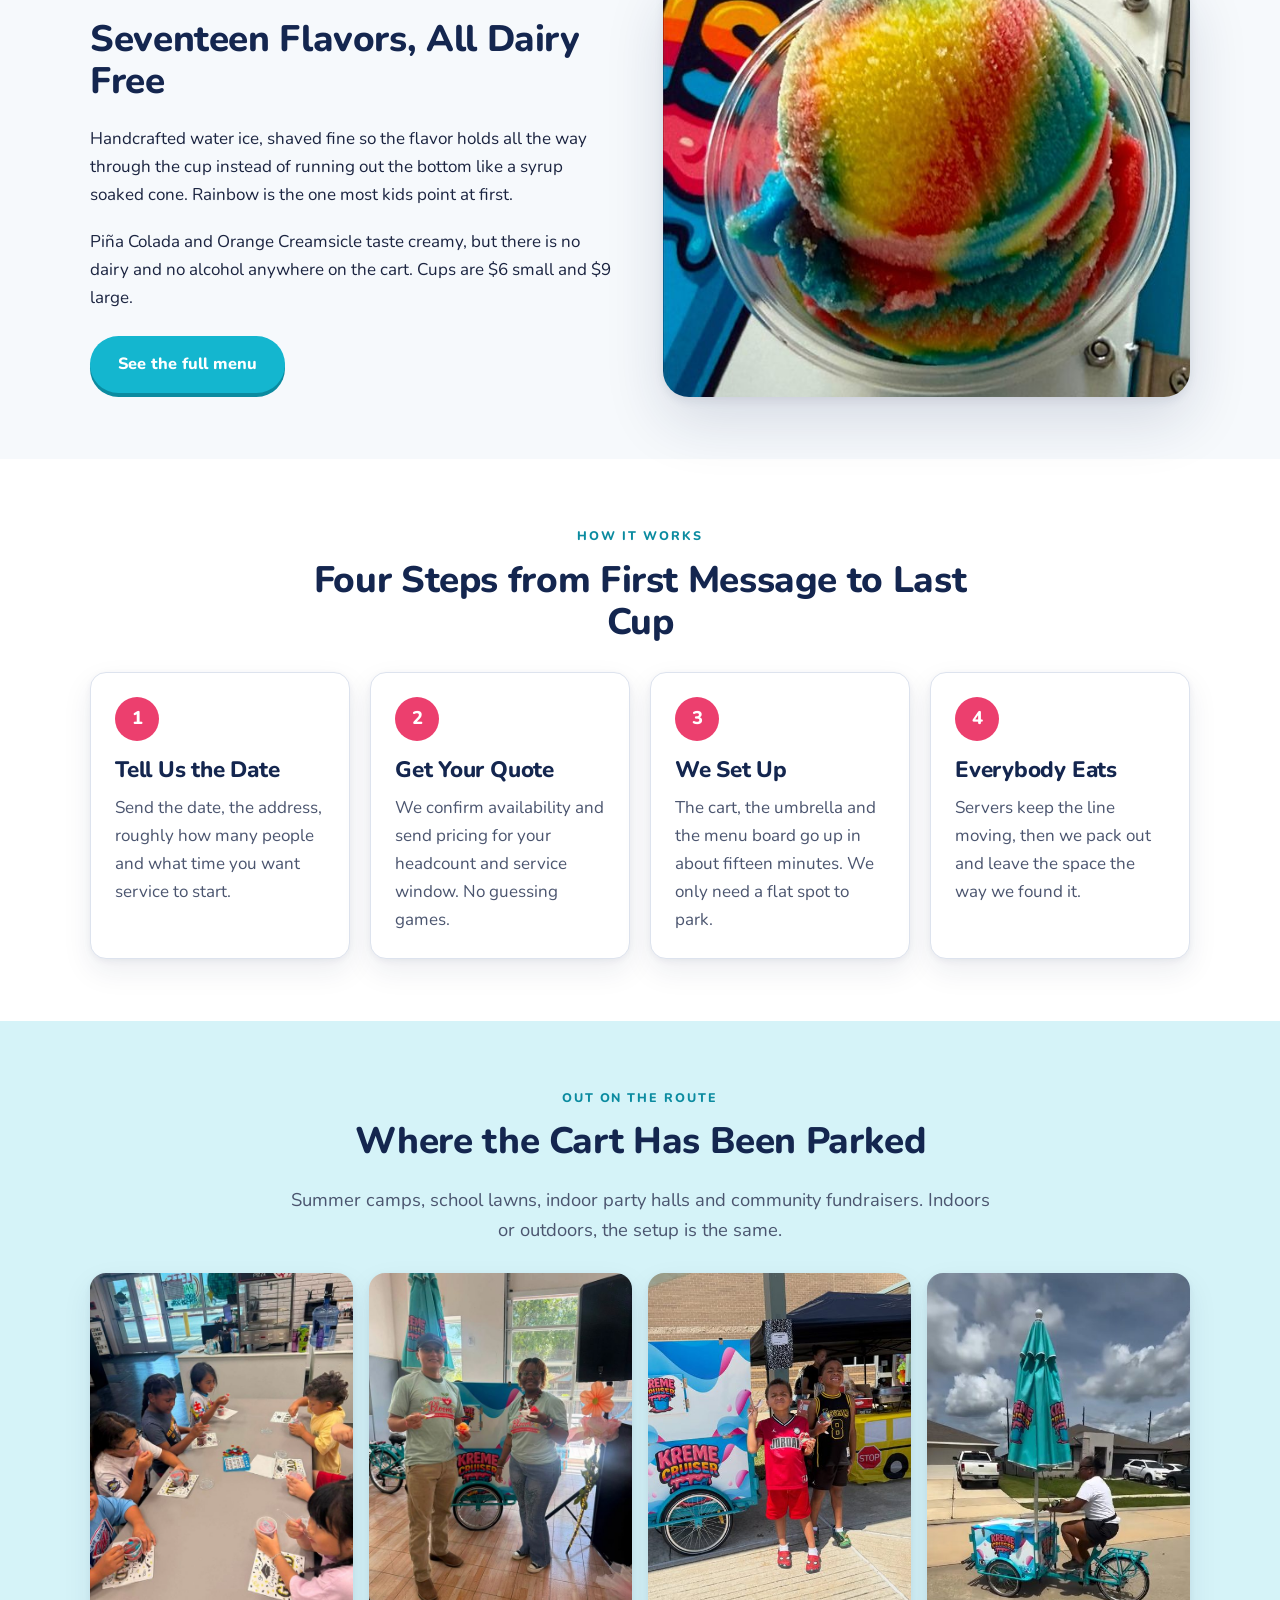
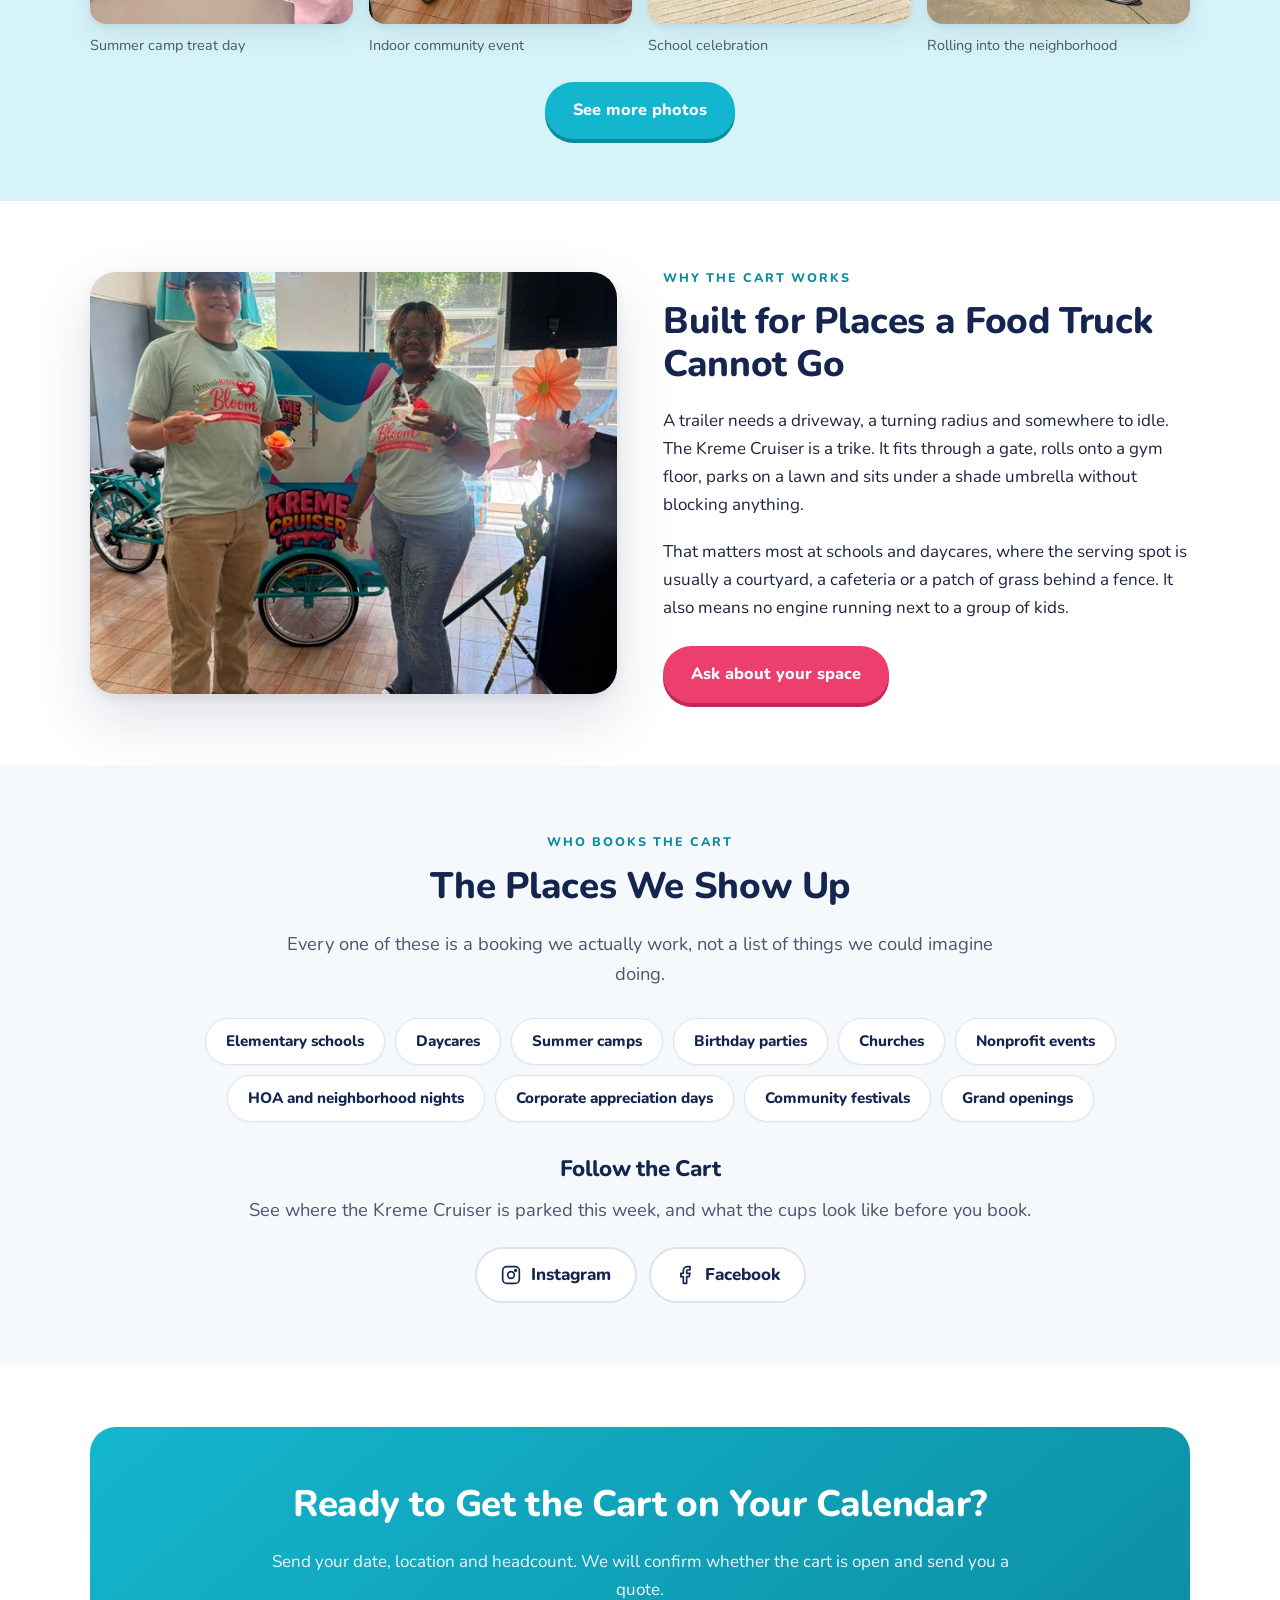
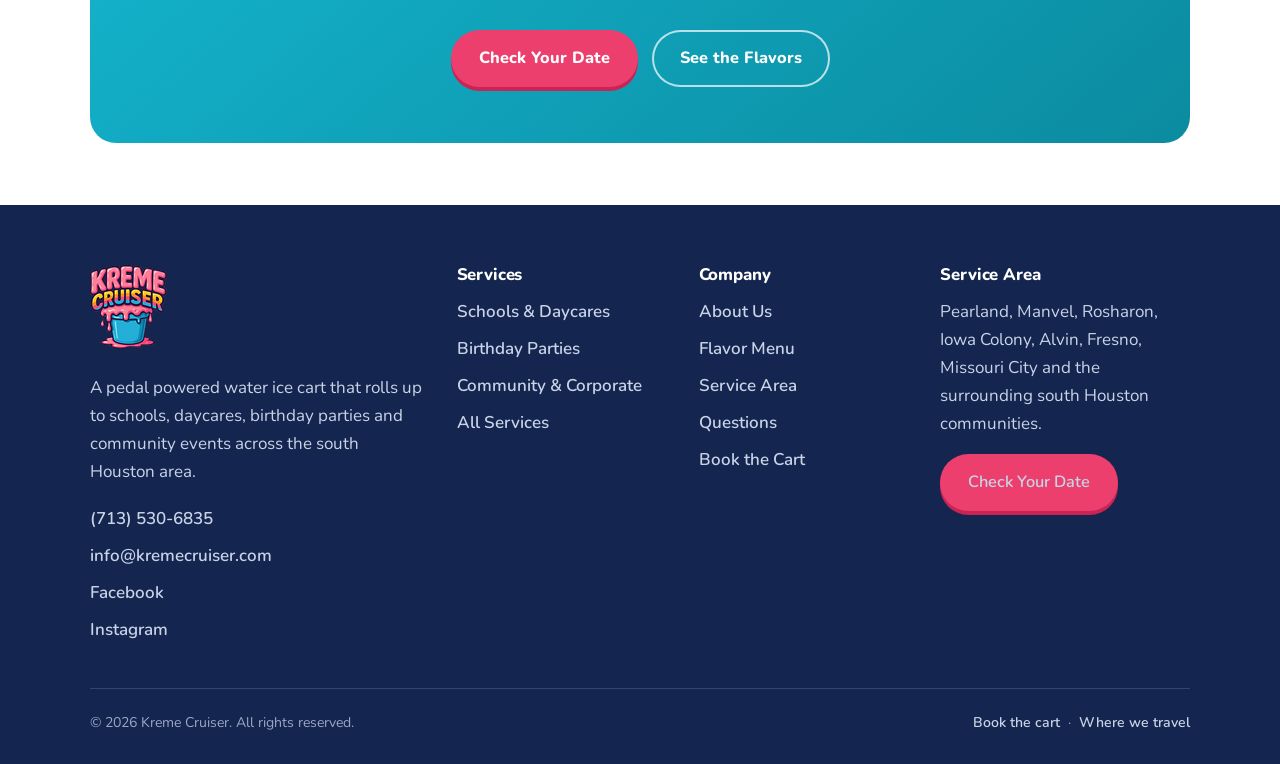
==== commit a4a03c8c: "Fix stale stylesheet caching that broke the live layout The netlify.toml rule pinned everything unde" ====
--- a/index.html
+++ b/index.html
@@ -20,8 +20,10 @@
 <meta name="theme-color" content="#14b6cf">
 <link rel="preconnect" href="https://fonts.googleapis.com">
 <link rel="preconnect" href="https://fonts.gstatic.com" crossorigin>
-<link rel="stylesheet" href="https://fonts.googleapis.com/css2?family=Nunito:wght@400;600;700;800;900&display=swap">
-<link rel="stylesheet" href="assets/css/style.css">
+<link rel="preload" as="style" href="https://fonts.googleapis.com/css2?family=Nunito:wght@400;600;700;800&display=swap">
+<link rel="stylesheet" href="https://fonts.googleapis.com/css2?family=Nunito:wght@400;600;700;800&display=swap" media="print" onload="this.media='all';this.onload=null">
+<noscript><link rel="stylesheet" href="https://fonts.googleapis.com/css2?family=Nunito:wght@400;600;700;800&display=swap"></noscript>
+<link rel="stylesheet" href="assets/css/style.css?v=fdbb7ccd04">
 <link rel="icon" href="assets/img/favicon-32.png" sizes="32x32" type="image/png">
 <link rel="icon" href="assets/img/favicon-192.png" sizes="192x192" type="image/png">
 <link rel="apple-touch-icon" href="assets/img/apple-touch-icon.png">
@@ -63,7 +65,7 @@
       </a>
       <div class="header-actions">
         <a class="header-call" data-contact="phone" href="#" data-contact-item hidden aria-label="Call Kreme Cruiser">
-          <svg viewBox="0 0 24 24" fill="none" stroke="currentColor" stroke-width="2.2" stroke-linecap="round" stroke-linejoin="round" aria-hidden="true"><path d="M22 16.9v3a2 2 0 0 1-2.2 2 19.8 19.8 0 0 1-8.6-3.1 19.5 19.5 0 0 1-6-6A19.8 19.8 0 0 1 2.1 4.2 2 2 0 0 1 4.1 2h3a2 2 0 0 1 2 1.7c.1.9.4 1.8.7 2.7a2 2 0 0 1-.5 2.1L8.1 9.9a16 16 0 0 0 6 6l1.4-1.2a2 2 0 0 1 2.1-.5c.9.3 1.8.6 2.7.7a2 2 0 0 1 1.7 2Z"/></svg>
+          <svg width="21" height="21" viewBox="0 0 24 24" fill="none" stroke="currentColor" stroke-width="2.2" stroke-linecap="round" stroke-linejoin="round" aria-hidden="true"><path d="M22 16.9v3a2 2 0 0 1-2.2 2 19.8 19.8 0 0 1-8.6-3.1 19.5 19.5 0 0 1-6-6A19.8 19.8 0 0 1 2.1 4.2 2 2 0 0 1 4.1 2h3a2 2 0 0 1 2 1.7c.1.9.4 1.8.7 2.7a2 2 0 0 1-.5 2.1L8.1 9.9a16 16 0 0 0 6 6l1.4-1.2a2 2 0 0 1 2.1-.5c.9.3 1.8.6 2.7.7a2 2 0 0 1 1.7 2Z"/></svg>
           <span class="visually-hidden">Call</span>
         </a>
       <button class="nav-toggle" type="button" aria-expanded="false" aria-controls="site-nav">
@@ -80,7 +82,7 @@
             <li><a href="gallery.html">Gallery</a></li>
             <li><a href="about.html">About</a></li>
             <li><a href="faq.html">FAQ</a></li>
-            <li class="nav-phone" data-contact-item hidden><a data-contact="phone" href="#"><svg viewBox="0 0 24 24" fill="none" stroke-width="2.2" stroke-linecap="round" stroke-linejoin="round" aria-hidden="true"><path d="M22 16.9v3a2 2 0 0 1-2.2 2 19.8 19.8 0 0 1-8.6-3.1 19.5 19.5 0 0 1-6-6A19.8 19.8 0 0 1 2.1 4.2 2 2 0 0 1 4.1 2h3a2 2 0 0 1 2 1.7c.1.9.4 1.8.7 2.7a2 2 0 0 1-.5 2.1L8.1 9.9a16 16 0 0 0 6 6l1.4-1.2a2 2 0 0 1 2.1-.5c.9.3 1.8.6 2.7.7a2 2 0 0 1 1.7 2Z"/></svg><span data-contact-text>Phone</span></a></li>
+            <li class="nav-phone" data-contact-item hidden><a data-contact="phone" href="#"><svg width="16" height="16" viewBox="0 0 24 24" fill="none" stroke-width="2.2" stroke-linecap="round" stroke-linejoin="round" aria-hidden="true"><path d="M22 16.9v3a2 2 0 0 1-2.2 2 19.8 19.8 0 0 1-8.6-3.1 19.5 19.5 0 0 1-6-6A19.8 19.8 0 0 1 2.1 4.2 2 2 0 0 1 4.1 2h3a2 2 0 0 1 2 1.7c.1.9.4 1.8.7 2.7a2 2 0 0 1-.5 2.1L8.1 9.9a16 16 0 0 0 6 6l1.4-1.2a2 2 0 0 1 2.1-.5c.9.3 1.8.6 2.7.7a2 2 0 0 1 1.7 2Z"/></svg><span data-contact-text>Phone</span></a></li>
             <li class="nav-cta"><a href="contact.html">Book the Cart</a></li>
         </ul>
       </nav>
@@ -242,11 +244,11 @@
         <p class="lede" style="max-width:44em;margin:0 auto;">See where the Kreme Cruiser is parked this week, and what the cups look like before you book.</p>
         <div class="social-row">
           <a class="social-btn" data-contact="instagram" href="#" rel="noopener" data-contact-item hidden>
-            <svg viewBox="0 0 24 24" fill="none" stroke="currentColor" stroke-width="2" stroke-linecap="round" stroke-linejoin="round" aria-hidden="true"><rect x="2" y="2" width="20" height="20" rx="5"/><circle cx="12" cy="12" r="4"/><circle cx="17.5" cy="6.5" r="1"/></svg>
+            <svg width="20" height="20" viewBox="0 0 24 24" fill="none" stroke="currentColor" stroke-width="2" stroke-linecap="round" stroke-linejoin="round" aria-hidden="true"><rect x="2" y="2" width="20" height="20" rx="5"/><circle cx="12" cy="12" r="4"/><circle cx="17.5" cy="6.5" r="1"/></svg>
             Instagram
           </a>
           <a class="social-btn" data-contact="facebook" href="#" rel="noopener" data-contact-item hidden>
-            <svg viewBox="0 0 24 24" fill="none" stroke="currentColor" stroke-width="2" stroke-linecap="round" stroke-linejoin="round" aria-hidden="true"><path d="M18 2h-3a5 5 0 0 0-5 5v3H7v4h3v8h4v-8h3l1-4h-4V7a1 1 0 0 1 1-1h3Z"/></svg>
+            <svg width="20" height="20" viewBox="0 0 24 24" fill="none" stroke="currentColor" stroke-width="2" stroke-linecap="round" stroke-linejoin="round" aria-hidden="true"><path d="M18 2h-3a5 5 0 0 0-5 5v3H7v4h3v8h4v-8h3l1-4h-4V7a1 1 0 0 1 1-1h3Z"/></svg>
             Facebook
           </a>
         </div>
@@ -306,6 +308,6 @@
       </div>
     </div>
   </footer>
-<script src="assets/js/site.js"></script>
+<script src="assets/js/site.js?v=b6ad2d8462"></script>
 </body>
 </html>
--- a/assets/css/style.css
+++ b/assets/css/style.css
@@ -151,7 +151,7 @@
 .section-head { max-width: 720px; margin-bottom: 28px; }
 .section-head.center { margin-left: auto; margin-right: auto; text-align: center; }
 .eyebrow {
-  display: inline-block; font-size: .78rem; font-weight: 900; letter-spacing: .16em;
+  display: inline-block; font-size: .78rem; font-weight: 800; letter-spacing: .16em;
   text-transform: uppercase; color: var(--teal-deep); margin-bottom: 12px;
 }
 .lede { font-size: 1.15rem; color: var(--ink-soft); }
@@ -218,7 +218,7 @@
 .step { counter-increment: step; }
 .step-num {
   width: 44px; height: 44px; border-radius: 50%; display: grid; place-items: center;
-  background: var(--pink); color: #fff; font-weight: 900; font-size: 1.15rem; margin-bottom: 16px;
+  background: var(--pink); color: #fff; font-weight: 800; font-size: 1.15rem; margin-bottom: 16px;
 }
 
 /* ---------- Flavor menu ---------- */
@@ -363,7 +363,7 @@
   border: 0; padding: 0; margin: 0 0 34px;
 }
 form > fieldset > legend {
-  font-size: 1.15rem; font-weight: 900; color: var(--navy);
+  font-size: 1.15rem; font-weight: 800; color: var(--navy);
   padding: 0 0 14px; margin-bottom: 6px; width: 100%;
   border-bottom: 2px solid var(--line);
 }
